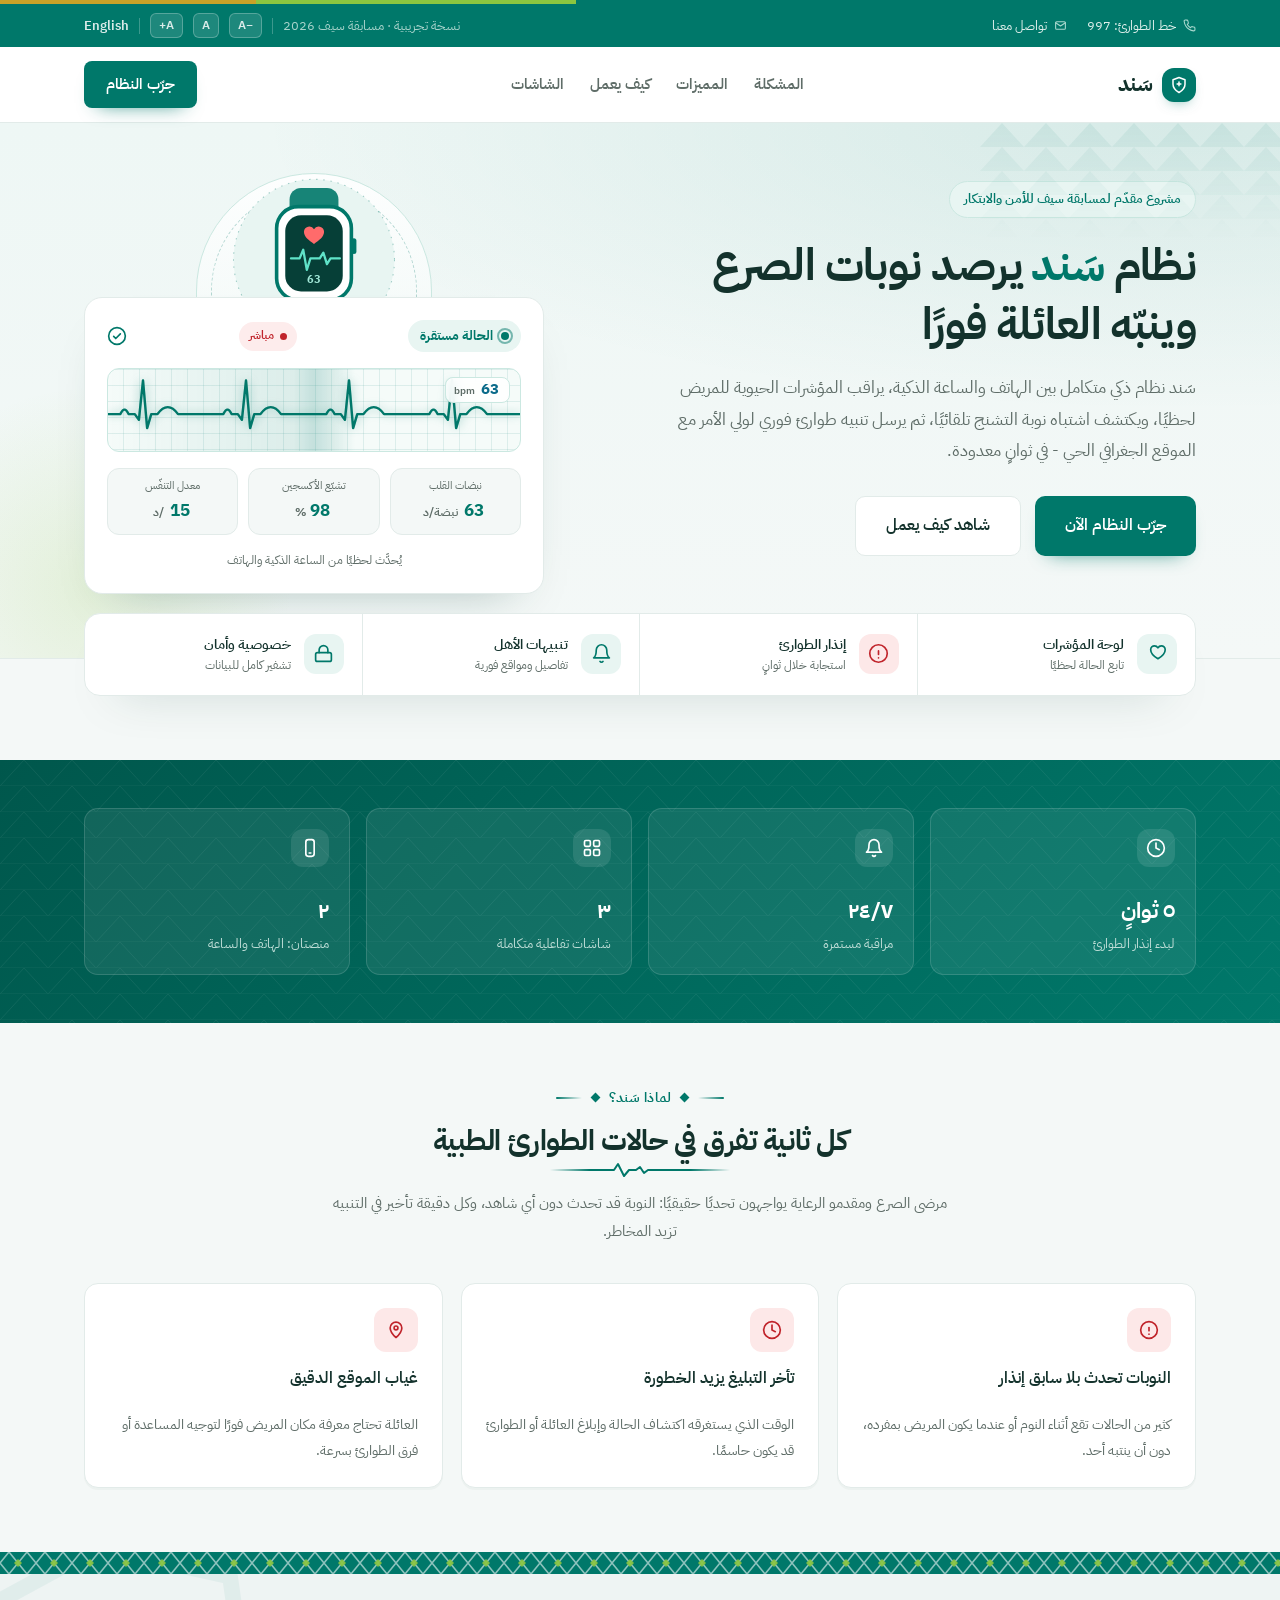
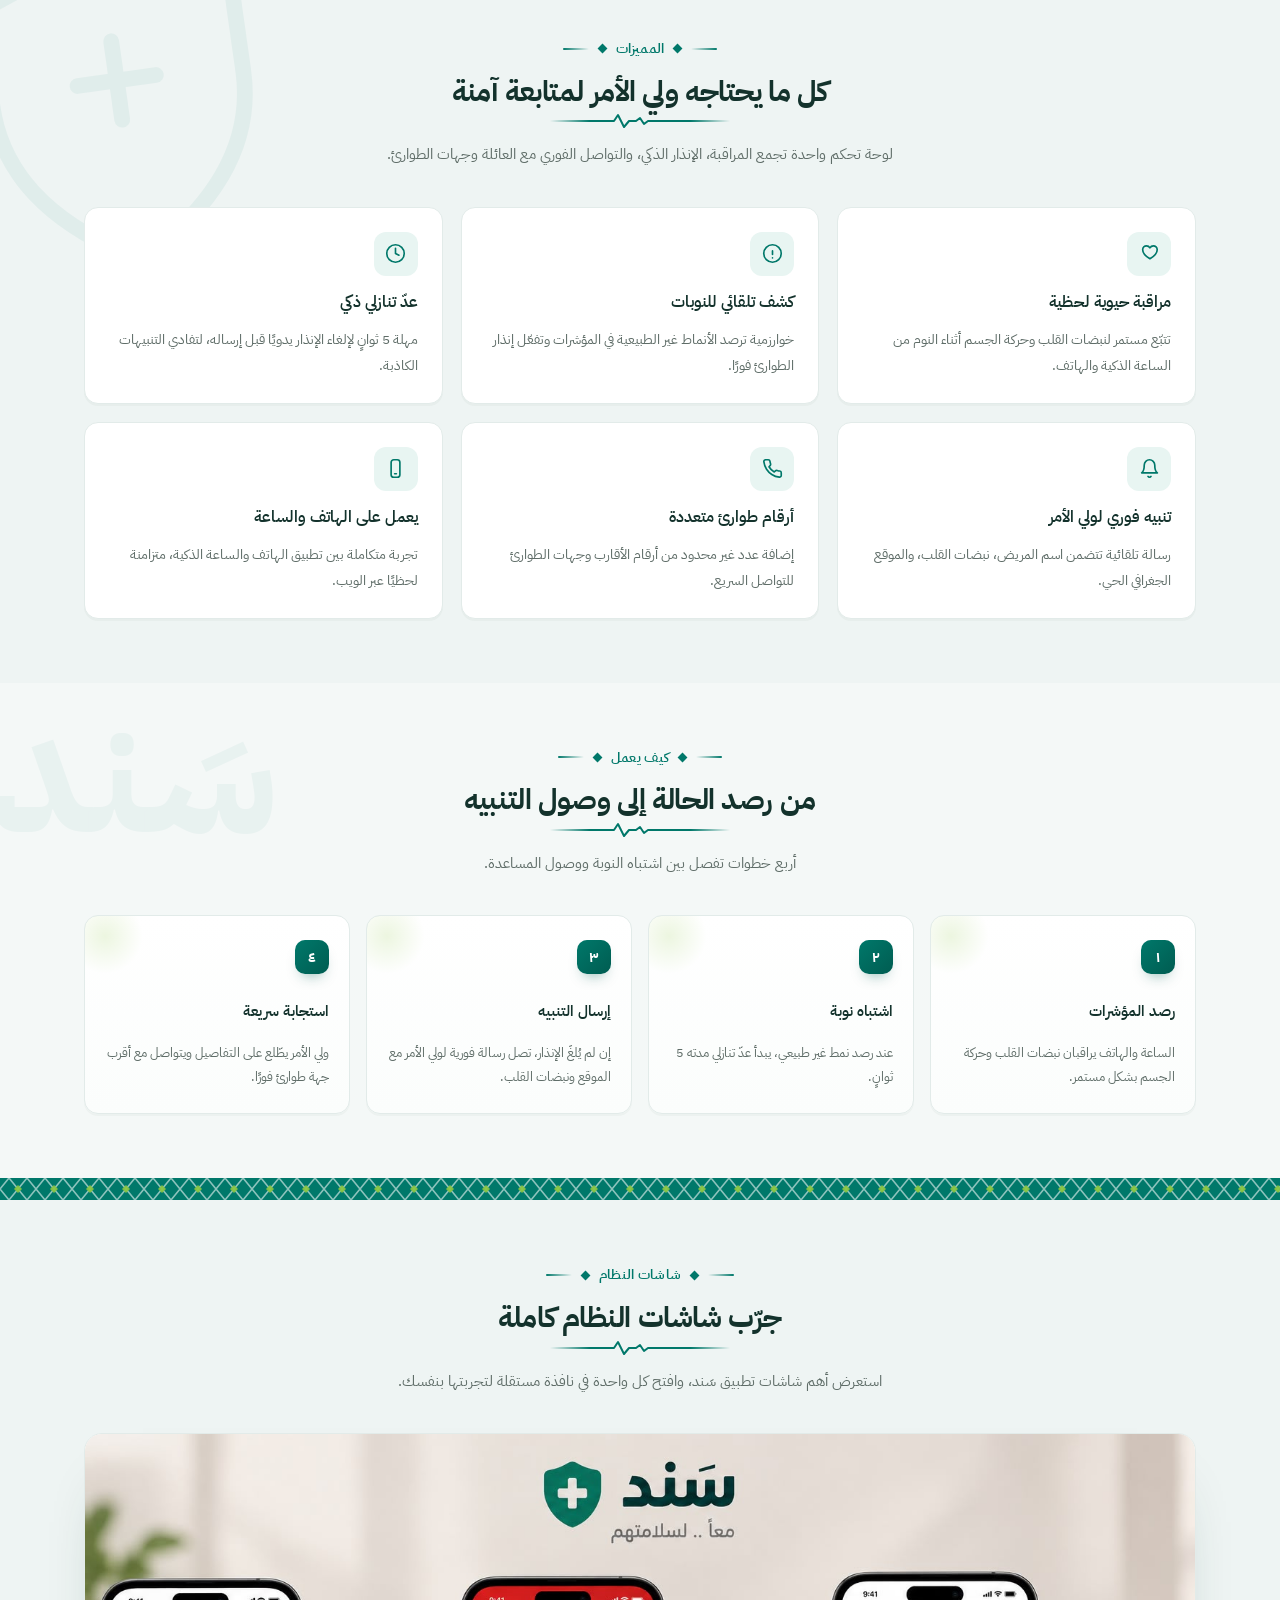
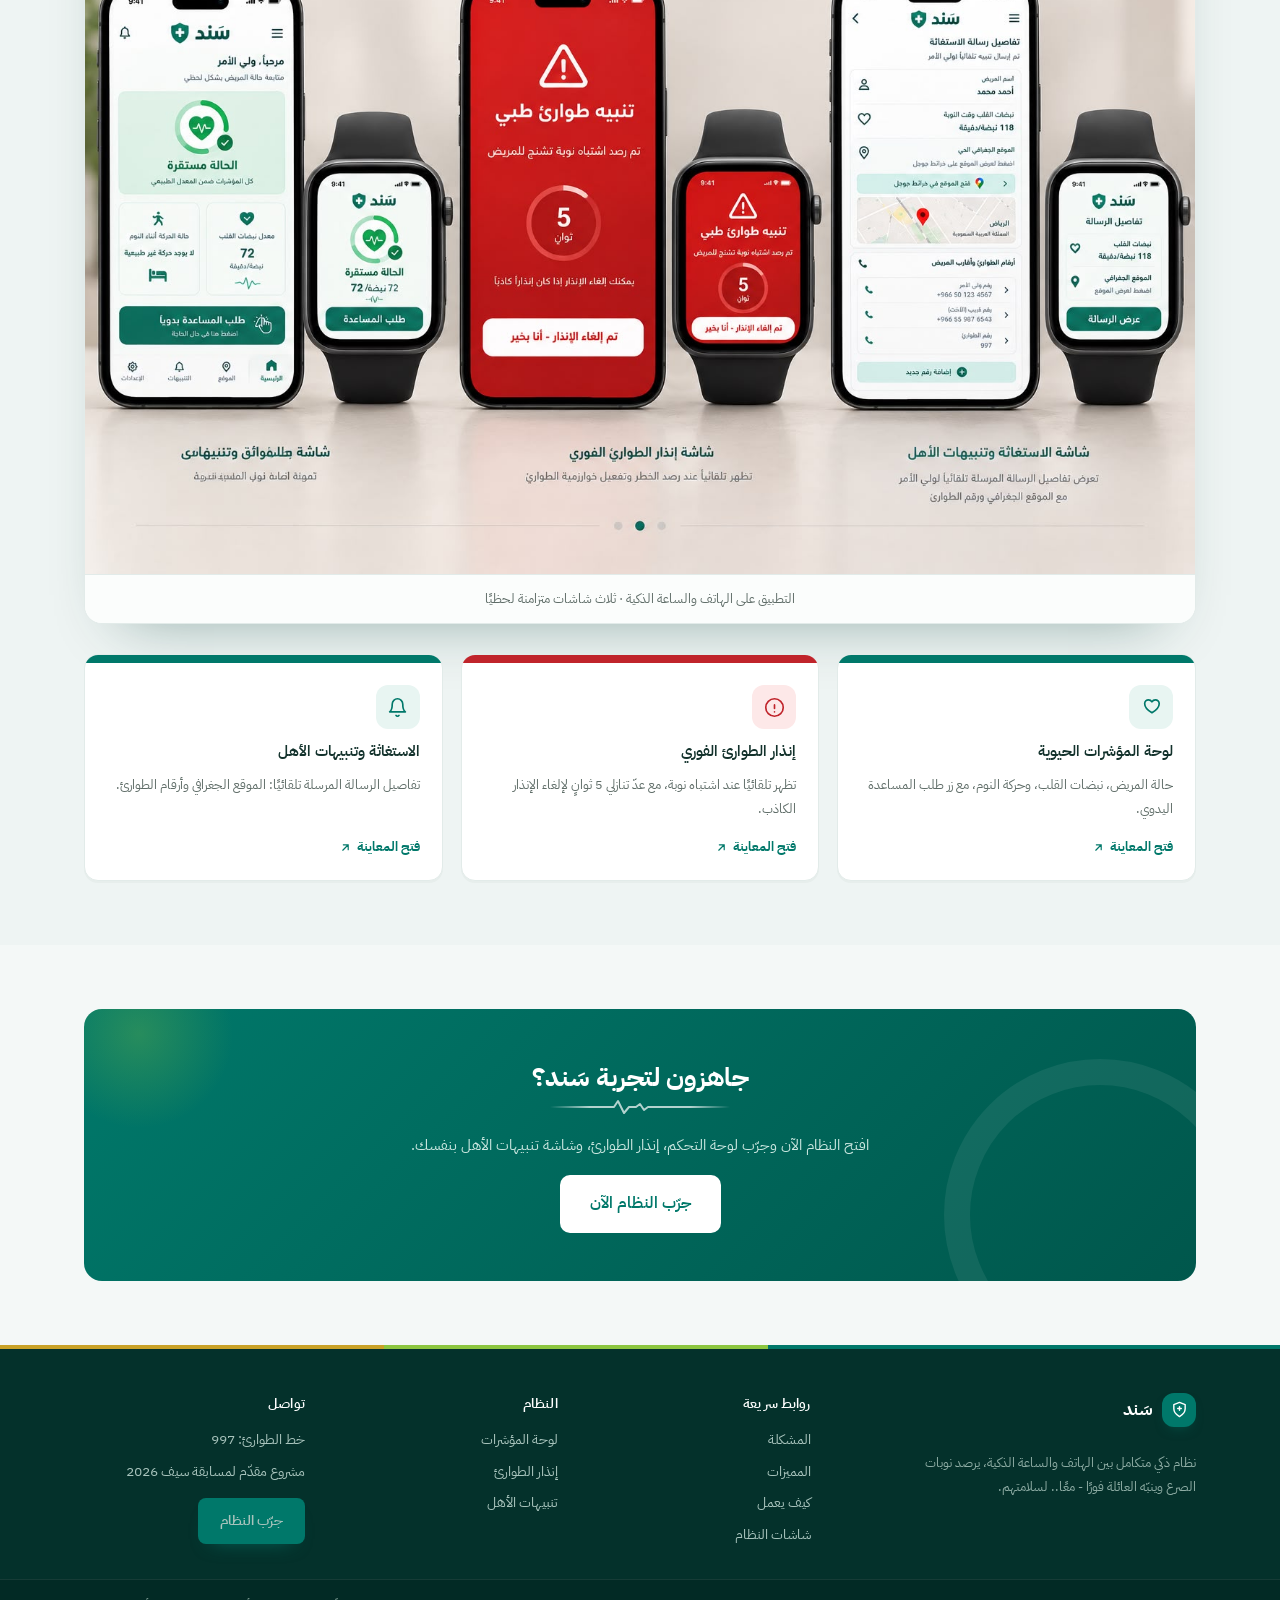
==== index.html @ ecdcaf74 "Initial commit: Sanad emergency alert system site Co-Authored-By: Claude Sonnet 5 <noreply@anthropic" ====
<!doctype html>
<html lang="ar" dir="rtl">
<head>
<meta charset="utf-8">
<meta name="viewport" content="width=device-width, initial-scale=1">
<title>سَند - نظام تنبيه الطوارئ الطبي</title>
<link rel="stylesheet" href="assets/style.css">
</head>
<body>
<div class="brand-stripe"></div>

<div class="util-bar">
  <div class="wrap util-bar-inner">
    <div class="util-left">
      <span class="util-item">
        <svg width="13" height="13" viewBox="0 0 24 24" fill="none" stroke="currentColor" stroke-width="2" stroke-linecap="round" stroke-linejoin="round"><path d="M22 16.9v3a2 2 0 0 1-2.2 2 19.8 19.8 0 0 1-8.6-3.1 19.5 19.5 0 0 1-6-6A19.8 19.8 0 0 1 2.1 4.2 2 2 0 0 1 4.1 2h3a2 2 0 0 1 2 1.7c.1 1 .4 2 .7 2.9a2 2 0 0 1-.5 2.1L8 10a16 16 0 0 0 6 6l1.3-1.3a2 2 0 0 1 2.1-.5c.9.3 1.9.6 2.9.7a2 2 0 0 1 1.7 2Z"/></svg>
        خط الطوارئ: 997
      </span>
      <span class="util-item">
        <svg width="13" height="13" viewBox="0 0 24 24" fill="none" stroke="currentColor" stroke-width="2" stroke-linecap="round" stroke-linejoin="round"><rect x="3" y="5" width="18" height="14" rx="2"/><path d="m3 7 9 6 9-6"/></svg>
        تواصل معنا
      </span>
    </div>
    <div class="util-right">
      <span class="util-note">نسخة تجريبية &middot; مسابقة سيف 2026</span>
      <span class="util-sep"></span>
      <button class="util-btn" id="font-dec" type="button" aria-label="تصغير حجم الخط">&minus;A</button>
      <button class="util-btn" id="font-reset" type="button" aria-label="حجم الخط الافتراضي">A</button>
      <button class="util-btn" id="font-inc" type="button" aria-label="تكبير حجم الخط">A+</button>
      <span class="util-sep"></span>
      <a class="util-lang" href="#" aria-label="English">English</a>
    </div>
  </div>
</div>

<nav class="site-nav">
  <div class="nav-inner">
    <a href="index.html" class="brand">
      <div class="brand-mark">
        <svg width="18" height="18" viewBox="0 0 24 24" fill="none" stroke="#ffffff" stroke-width="2" stroke-linecap="round" stroke-linejoin="round"><path d="M12 2 4 5v6c0 5 3.4 8.4 8 11 4.6-2.6 8-6 8-11V5l-8-3Z"/><path d="M12 8v5"/><path d="M9.5 10.5h5"/></svg>
      </div>
      <span class="brand-name">سَند</span>
    </a>
    <div class="nav-links">
      <a href="#problem">المشكلة</a>
      <a href="#features">المميزات</a>
      <a href="#how">كيف يعمل</a>
      <a href="#showcase">الشاشات</a>
    </div>
    <div class="nav-cta">
      <a href="app/index.html" class="btn btn-primary">جرّب النظام</a>
      <button class="nav-toggle" id="nav-toggle" type="button" aria-label="القائمة" aria-expanded="false" aria-controls="mobile-menu">
        <span></span><span></span><span></span>
      </button>
    </div>
  </div>
</nav>

  <div class="mobile-menu" id="mobile-menu" hidden>
    <a href="#problem">المشكلة</a>
    <a href="#features">المميزات</a>
    <a href="#how">كيف يعمل</a>
    <a href="#showcase">الشاشات</a>
    <a href="app/index.html" class="mm-cta">جرّب النظام</a>
  </div>


<header class="hero">
  <div class="wrap hero-grid">
    <div class="hero-text">
      <span class="eyebrow">مشروع مقدّم لمسابقة سيف للأمن والابتكار</span>
      <h1 class="hero-title">نظام <span>سَند</span> يرصد نوبات الصرع<br>وينبّه العائلة فورًا</h1>
      <p class="hero-sub">
        سَند نظام ذكي متكامل بين الهاتف والساعة الذكية، يراقب المؤشرات الحيوية للمريض لحظيًا،
        ويكتشف اشتباه نوبة التشنج تلقائيًا، ثم يرسل تنبيه طوارئ فوري لولي الأمر مع الموقع
        الجغرافي الحي - في ثوانٍ معدودة.
      </p>
      <div class="hero-actions">
        <a href="app/index.html" class="btn btn-primary btn-lg">جرّب النظام الآن</a>
        <a href="#how" class="btn btn-secondary btn-lg">شاهد كيف يعمل</a>
      </div>
    </div>

    <div class="hero-visual">
      <span class="arch" aria-hidden="true"></span>
      <svg class="hero-illustration" viewBox="0 0 320 240" xmlns="http://www.w3.org/2000/svg" aria-hidden="true">
        <circle cx="160" cy="118" r="112" fill="#e8f5f2"/>
        <circle cx="160" cy="118" r="112" fill="none" stroke="#00786a" stroke-width="1.5" stroke-dasharray="2 8" opacity=".35"/>

        <!-- أقواس إشارة الإرسال -->
        <g class="sig" fill="none" stroke="#00786a" stroke-linecap="round" stroke-width="4">
          <path class="sig-1" d="M232 74a26 26 0 0 1 0 36"/>
          <path class="sig-2" d="M246 60a46 46 0 0 1 0 64"/>
          <path class="sig-3" d="M260 46a66 66 0 0 1 0 92"/>
        </g>

        <!-- سوار الساعة -->
        <rect x="126" y="18" width="68" height="46" rx="16" fill="#00786a" opacity=".9"/>
        <rect x="126" y="172" width="68" height="46" rx="16" fill="#00786a" opacity=".9"/>

        <!-- جسم الساعة -->
        <rect x="108" y="44" width="104" height="130" rx="30" fill="#ffffff" stroke="#00786a" stroke-width="5"/>
        <rect x="120" y="56" width="80" height="106" rx="22" fill="#063f37"/>
        <rect x="212" y="88" width="7" height="22" rx="3.5" fill="#00786a"/>

        <!-- شاشة الساعة: موجة + نبضة -->
        <g class="watch-wave">
          <polyline points="128,116 140,116 145,104 150,132 155,116 168,116 173,108 178,124 183,116 196,116"
            fill="none" stroke="#5fe3c8" stroke-width="3.2" stroke-linecap="round" stroke-linejoin="round"/>
        </g>
        <g class="beat" transform-origin="160 88">
          <path d="M160 96c-7-5-14-10-14-17a7.5 7.5 0 0 1 14-3.4A7.5 7.5 0 0 1 174 79c0 7-7 12-14 17Z" fill="#ff6b6b"/>
        </g>
        <text x="160" y="150" text-anchor="middle" fill="#9fe6d6" font-size="15" font-weight="700" font-family="IBM Plex Sans Arabic, sans-serif" class="watch-bpm">72</text>
      </svg>
      <div class="preview-panel">
        <div class="preview-top">
          <span class="preview-pill"><span class="pulse-dot"></span> الحالة مستقرة</span>
          <span class="live-tag"><span class="live-dot"></span> مباشر</span>
          <svg width="20" height="20" viewBox="0 0 24 24" fill="none" stroke="#00786a" stroke-width="2" stroke-linecap="round" stroke-linejoin="round"><circle cx="12" cy="12" r="10"/><path d="m8 12.5 2.5 2.5L16 9.5"/></svg>
        </div>

        <div class="ecg-wrap">
          <svg class="ecg" viewBox="0 0 400 100" xmlns="http://www.w3.org/2000/svg" preserveAspectRatio="none" aria-hidden="true">
            <path class="ecg-base" d="M0,55 L12,55 Q16,44 20,55 L26,55 L30,62 L34,14 L38,72 L42,55 L48,55 Q58,38 68,55 L100,55 L112,55 Q116,44 120,55 L126,55 L130,62 L134,14 L138,72 L142,55 L148,55 Q158,38 168,55 L200,55 L212,55 Q216,44 220,55 L226,55 L230,62 L234,14 L238,72 L242,55 L248,55 Q258,38 268,55 L300,55 L312,55 Q316,44 320,55 L326,55 L330,62 L334,14 L338,72 L342,55 L348,55 Q358,38 368,55 L400,55" pathLength="1000"/>
            <path class="ecg-live" d="M0,55 L12,55 Q16,44 20,55 L26,55 L30,62 L34,14 L38,72 L42,55 L48,55 Q58,38 68,55 L100,55 L112,55 Q116,44 120,55 L126,55 L130,62 L134,14 L138,72 L142,55 L148,55 Q158,38 168,55 L200,55 L212,55 Q216,44 220,55 L226,55 L230,62 L234,14 L238,72 L242,55 L248,55 Q258,38 268,55 L300,55 L312,55 Q316,44 320,55 L326,55 L330,62 L334,14 L338,72 L342,55 L348,55 Q358,38 368,55 L400,55" pathLength="1000"/>
          </svg>
          <div class="ecg-badge"><b id="ecg-bpm">72</b><span>bpm</span></div>
        </div>

        <div class="vitals-row">
          <div class="vital">
            <span class="vital-k">نبضات القلب</span>
            <span class="vital-v"><b id="metric-bpm">72</b> نبضة/د</span>
          </div>
          <div class="vital">
            <span class="vital-k">تشبّع الأكسجين</span>
            <span class="vital-v"><b id="spo2">98</b>%</span>
          </div>
          <div class="vital">
            <span class="vital-k">معدل التنفّس</span>
            <span class="vital-v"><b id="resp">16</b> /د</span>
          </div>
        </div>

        <div class="preview-note">يُحدَّث لحظيًا من الساعة الذكية والهاتف</div>
      </div>
    </div>
  </div>
</header>

<div class="wrap">
  <div class="quick-actions">
    <a href="app/index.html" class="quick-action">
      <div class="quick-icon" style="background:var(--teal-light);">
        <svg width="21" height="21" viewBox="0 0 24 24" fill="none" stroke="#00786a" stroke-width="1.9" stroke-linecap="round" stroke-linejoin="round"><path d="M20.8 7.6c0-2.5-2-4.3-4.4-4.3-1.7 0-3.1.9-3.9 2.2-.8-1.3-2.2-2.2-3.9-2.2-2.4 0-4.4 1.8-4.4 4.3 0 5.4 8.3 10.4 8.3 10.4s8.3-5 8.3-10.4Z"/></svg>
      </div>
      <div>
        <h4>لوحة المؤشرات</h4>
        <p>تابع الحالة لحظيًا</p>
      </div>
    </a>
    <a href="app/emergency.html" class="quick-action">
      <div class="quick-icon" style="background:#fde8e8;">
        <svg width="21" height="21" viewBox="0 0 24 24" fill="none" stroke="#c0242b" stroke-width="1.9" stroke-linecap="round" stroke-linejoin="round"><path d="M12 9v4"/><path d="M12 17h.01"/><circle cx="12" cy="12" r="10"/></svg>
      </div>
      <div>
        <h4>إنذار الطوارئ</h4>
        <p>استجابة خلال ثوانٍ</p>
      </div>
    </a>
    <a href="app/details.html" class="quick-action">
      <div class="quick-icon" style="background:var(--teal-light);">
        <svg width="21" height="21" viewBox="0 0 24 24" fill="none" stroke="#00786a" stroke-width="1.9" stroke-linecap="round" stroke-linejoin="round"><path d="M18 8a6 6 0 0 0-12 0c0 7-3 9-3 9h18s-3-2-3-9"/><path d="M13.73 21a2 2 0 0 1-3.46 0"/></svg>
      </div>
      <div>
        <h4>تنبيهات الأهل</h4>
        <p>تفاصيل ومواقع فورية</p>
      </div>
    </a>
    <a href="tel:997" class="quick-action">
      <div class="quick-icon" style="background:var(--teal-light);">
        <svg width="21" height="21" viewBox="0 0 24 24" fill="none" stroke="#00786a" stroke-width="1.9" stroke-linecap="round" stroke-linejoin="round"><rect x="3" y="11" width="18" height="10" rx="2"/><path d="M7 11V8a5 5 0 0 1 10 0v3"/></svg>
      </div>
      <div>
        <h4>خصوصية وأمان</h4>
        <p>تشفير كامل للبيانات</p>
      </div>
    </a>
  </div>
</div>

<section class="stats-band">
  <div class="wrap stats-band-inner">
    <div class="stat-card-dark">
      <div class="stat-card-dark-icon">
        <svg width="20" height="20" viewBox="0 0 24 24" fill="none" stroke="#fff" stroke-width="2" stroke-linecap="round" stroke-linejoin="round"><circle cx="12" cy="12" r="10"/><path d="M12 6v6l4 2"/></svg>
      </div>
      <b>٥ ثوانٍ</b><span>لبدء إنذار الطوارئ</span>
    </div>
    <div class="stat-card-dark">
      <div class="stat-card-dark-icon">
        <svg width="20" height="20" viewBox="0 0 24 24" fill="none" stroke="#fff" stroke-width="2" stroke-linecap="round" stroke-linejoin="round"><path d="M18 8a6 6 0 0 0-12 0c0 7-3 9-3 9h18s-3-2-3-9"/><path d="M13.73 21a2 2 0 0 1-3.46 0"/></svg>
      </div>
      <b>٢٤/٧</b><span>مراقبة مستمرة</span>
    </div>
    <div class="stat-card-dark">
      <div class="stat-card-dark-icon">
        <svg width="20" height="20" viewBox="0 0 24 24" fill="none" stroke="#fff" stroke-width="2" stroke-linecap="round" stroke-linejoin="round"><rect x="3" y="3" width="7" height="7" rx="1.5"/><rect x="14" y="3" width="7" height="7" rx="1.5"/><rect x="3" y="14" width="7" height="7" rx="1.5"/><rect x="14" y="14" width="7" height="7" rx="1.5"/></svg>
      </div>
      <b>٣</b><span>شاشات تفاعلية متكاملة</span>
    </div>
    <div class="stat-card-dark">
      <div class="stat-card-dark-icon">
        <svg width="20" height="20" viewBox="0 0 24 24" fill="none" stroke="#fff" stroke-width="2" stroke-linecap="round" stroke-linejoin="round"><rect x="7" y="2" width="10" height="20" rx="3"/><path d="M11 18h2"/></svg>
      </div>
      <b>٢</b><span>منصتان: الهاتف والساعة</span>
    </div>
  </div>
</section>

<section class="section" id="problem">
  <div class="wrap">
    <div class="section-head">
      <div class="section-eyebrow"><span class="diamond-mark"></span>لماذا سَند؟<span class="diamond-mark"></span></div>
      <h2 class="section-title">كل ثانية تفرق في حالات الطوارئ الطبية</h2>
      <p class="section-sub">مرضى الصرع ومقدمو الرعاية يواجهون تحديًا حقيقيًا: النوبة قد تحدث دون أي شاهد، وكل دقيقة تأخير في التنبيه تزيد المخاطر.</p>
    </div>
    <div class="problem-grid">
      <div class="problem-card">
        <div class="problem-icon">
          <svg width="20" height="20" viewBox="0 0 24 24" fill="none" stroke="#c0242b" stroke-width="2" stroke-linecap="round" stroke-linejoin="round"><path d="M12 9v4"/><path d="M12 17h.01"/><circle cx="12" cy="12" r="10"/></svg>
        </div>
        <h3>النوبات تحدث بلا سابق إنذار</h3>
        <p>كثير من الحالات تقع أثناء النوم أو عندما يكون المريض بمفرده، دون أن ينتبه أحد.</p>
      </div>
      <div class="problem-card">
        <div class="problem-icon">
          <svg width="20" height="20" viewBox="0 0 24 24" fill="none" stroke="#c0242b" stroke-width="2" stroke-linecap="round" stroke-linejoin="round"><circle cx="12" cy="12" r="10"/><path d="M12 6v6l4 2"/></svg>
        </div>
        <h3>تأخر التبليغ يزيد الخطورة</h3>
        <p>الوقت الذي يستغرقه اكتشاف الحالة وإبلاغ العائلة أو الطوارئ قد يكون حاسمًا.</p>
      </div>
      <div class="problem-card">
        <div class="problem-icon">
          <svg width="20" height="20" viewBox="0 0 24 24" fill="none" stroke="#c0242b" stroke-width="2" stroke-linecap="round" stroke-linejoin="round"><path d="M12 21s-7-6.1-7-11.5A7 7 0 0 1 19 9.5C19 14.9 12 21 12 21Z"/><circle cx="12" cy="9.5" r="2.3"/></svg>
        </div>
        <h3>غياب الموقع الدقيق</h3>
        <p>العائلة تحتاج معرفة مكان المريض فورًا لتوجيه المساعدة أو فرق الطوارئ بسرعة.</p>
      </div>
    </div>
  </div>
</section>

<div class="sadu-divider" aria-hidden="true"></div>
<section class="section alt-bg watermark-section" id="features">
  <svg class="section-watermark" width="380" height="380" viewBox="0 0 24 24" fill="none" stroke="#00786a" stroke-width="1" stroke-linecap="round" stroke-linejoin="round"><path d="M12 2 4 5v6c0 5 3.4 8.4 8 11 4.6-2.6 8-6 8-11V5l-8-3Z"/><path d="M12 8v5"/><path d="M9.5 10.5h5"/></svg>
  <div class="wrap" style="position:relative;">
    <div class="section-head">
      <div class="section-eyebrow"><span class="diamond-mark"></span>المميزات<span class="diamond-mark"></span></div>
      <h2 class="section-title">كل ما يحتاجه ولي الأمر لمتابعة آمنة</h2>
      <p class="section-sub">لوحة تحكم واحدة تجمع المراقبة، الإنذار الذكي، والتواصل الفوري مع العائلة وجهات الطوارئ.</p>
    </div>
    <div class="feature-grid">
      <div class="feature-card">
        <div class="feature-icon">
          <svg width="21" height="21" viewBox="0 0 24 24" fill="none" stroke="#00786a" stroke-width="1.9" stroke-linecap="round" stroke-linejoin="round"><path d="M20.8 7.6c0-2.5-2-4.3-4.4-4.3-1.7 0-3.1.9-3.9 2.2-.8-1.3-2.2-2.2-3.9-2.2-2.4 0-4.4 1.8-4.4 4.3 0 5.4 8.3 10.4 8.3 10.4s8.3-5 8.3-10.4Z"/></svg>
        </div>
        <h3>مراقبة حيوية لحظية</h3>
        <p>تتبّع مستمر لنبضات القلب وحركة الجسم أثناء النوم من الساعة الذكية والهاتف.</p>
      </div>
      <div class="feature-card">
        <div class="feature-icon">
          <svg width="21" height="21" viewBox="0 0 24 24" fill="none" stroke="#00786a" stroke-width="1.9" stroke-linecap="round" stroke-linejoin="round"><path d="M12 9v4"/><path d="M12 17h.01"/><circle cx="12" cy="12" r="10"/></svg>
        </div>
        <h3>كشف تلقائي للنوبات</h3>
        <p>خوارزمية ترصد الأنماط غير الطبيعية في المؤشرات وتفعّل إنذار الطوارئ فورًا.</p>
      </div>
      <div class="feature-card">
        <div class="feature-icon">
          <svg width="21" height="21" viewBox="0 0 24 24" fill="none" stroke="#00786a" stroke-width="1.9" stroke-linecap="round" stroke-linejoin="round"><circle cx="12" cy="12" r="10"/><path d="M12 6v6l4 2"/></svg>
        </div>
        <h3>عدّ تنازلي ذكي</h3>
        <p>مهلة 5 ثوانٍ لإلغاء الإنذار يدويًا قبل إرساله، لتفادي التنبيهات الكاذبة.</p>
      </div>
      <div class="feature-card">
        <div class="feature-icon">
          <svg width="21" height="21" viewBox="0 0 24 24" fill="none" stroke="#00786a" stroke-width="1.9" stroke-linecap="round" stroke-linejoin="round"><path d="M18 8a6 6 0 0 0-12 0c0 7-3 9-3 9h18s-3-2-3-9"/><path d="M13.73 21a2 2 0 0 1-3.46 0"/></svg>
        </div>
        <h3>تنبيه فوري لولي الأمر</h3>
        <p>رسالة تلقائية تتضمن اسم المريض، نبضات القلب، والموقع الجغرافي الحي.</p>
      </div>
      <div class="feature-card">
        <div class="feature-icon">
          <svg width="21" height="21" viewBox="0 0 24 24" fill="none" stroke="#00786a" stroke-width="1.9" stroke-linecap="round" stroke-linejoin="round"><path d="M22 16.9v3a2 2 0 0 1-2.2 2 19.8 19.8 0 0 1-8.6-3.1 19.5 19.5 0 0 1-6-6A19.8 19.8 0 0 1 2.1 4.2 2 2 0 0 1 4.1 2h3a2 2 0 0 1 2 1.7c.1 1 .4 2 .7 2.9a2 2 0 0 1-.5 2.1L8 10a16 16 0 0 0 6 6l1.3-1.3a2 2 0 0 1 2.1-.5c.9.3 1.9.6 2.9.7a2 2 0 0 1 1.7 2Z"/></svg>
        </div>
        <h3>أرقام طوارئ متعددة</h3>
        <p>إضافة عدد غير محدود من أرقام الأقارب وجهات الطوارئ للتواصل السريع.</p>
      </div>
      <div class="feature-card">
        <div class="feature-icon">
          <svg width="21" height="21" viewBox="0 0 24 24" fill="none" stroke="#00786a" stroke-width="1.9" stroke-linecap="round" stroke-linejoin="round"><rect x="7" y="2" width="10" height="20" rx="3"/><path d="M11 18h2"/></svg>
        </div>
        <h3>يعمل على الهاتف والساعة</h3>
        <p>تجربة متكاملة بين تطبيق الهاتف والساعة الذكية، متزامنة لحظيًا عبر الويب.</p>
      </div>
    </div>
  </div>
</section>

<section class="section how-section" id="how">
  <span class="ghost-word" aria-hidden="true">سَند</span>
  <div class="wrap">
    <div class="section-head">
      <div class="section-eyebrow"><span class="diamond-mark"></span>كيف يعمل<span class="diamond-mark"></span></div>
      <h2 class="section-title">من رصد الحالة إلى وصول التنبيه</h2>
      <p class="section-sub">أربع خطوات تفصل بين اشتباه النوبة ووصول المساعدة.</p>
    </div>
    <div class="steps">
      <div class="step">
        <div class="step-num">١</div>
        <h3>رصد المؤشرات</h3>
        <p>الساعة والهاتف يراقبان نبضات القلب وحركة الجسم بشكل مستمر.</p>
      </div>
      <div class="step">
        <div class="step-num">٢</div>
        <h3>اشتباه نوبة</h3>
        <p>عند رصد نمط غير طبيعي، يبدأ عدّ تنازلي مدته 5 ثوانٍ.</p>
      </div>
      <div class="step">
        <div class="step-num">٣</div>
        <h3>إرسال التنبيه</h3>
        <p>إن لم يُلغَ الإنذار، تصل رسالة فورية لولي الأمر مع الموقع ونبضات القلب.</p>
      </div>
      <div class="step">
        <div class="step-num">٤</div>
        <h3>استجابة سريعة</h3>
        <p>ولي الأمر يطّلع على التفاصيل ويتواصل مع أقرب جهة طوارئ فورًا.</p>
      </div>
    </div>
  </div>
</section>

<div class="sadu-divider" aria-hidden="true"></div>
<section class="section alt-bg" id="showcase">
  <div class="wrap">
    <div class="section-head">
      <div class="section-eyebrow"><span class="diamond-mark"></span>شاشات النظام<span class="diamond-mark"></span></div>
      <h2 class="section-title">جرّب شاشات النظام كاملة</h2>
      <p class="section-sub">استعرض أهم شاشات تطبيق سَند، وافتح كل واحدة في نافذة مستقلة لتجربتها بنفسك.</p>
    </div>
    <figure class="mockup">
      <img src="assets/img/sanad-screens.jpg"
           alt="شاشات تطبيق سَند على الهاتف والساعة الذكية: لوحة المؤشرات، إنذار الطوارئ، وتفاصيل الاستغاثة"
           loading="lazy" width="1536" height="1024">
      <figcaption>التطبيق على الهاتف والساعة الذكية &middot; ثلاث شاشات متزامنة لحظيًا</figcaption>
    </figure>

    <div class="showcase-grid">
      <div class="preview-card">
        <div class="preview-card-top" style="background:#00786a;"></div>
        <div class="preview-card-body">
          <div class="preview-card-icon" style="background:var(--teal-light);">
            <svg width="21" height="21" viewBox="0 0 24 24" fill="none" stroke="#00786a" stroke-width="1.9" stroke-linecap="round" stroke-linejoin="round"><path d="M20.8 7.6c0-2.5-2-4.3-4.4-4.3-1.7 0-3.1.9-3.9 2.2-.8-1.3-2.2-2.2-3.9-2.2-2.4 0-4.4 1.8-4.4 4.3 0 5.4 8.3 10.4 8.3 10.4s8.3-5 8.3-10.4Z"/></svg>
          </div>
          <h4>لوحة المؤشرات الحيوية</h4>
          <p>حالة المريض، نبضات القلب، وحركة النوم، مع زر طلب المساعدة اليدوي.</p>
          <a href="app/index.html" target="_blank" rel="noopener" class="preview-card-link">
            فتح المعاينة
            <svg width="13" height="13" viewBox="0 0 24 24" fill="none" stroke="#00786a" stroke-width="2.2" stroke-linecap="round" stroke-linejoin="round"><path d="M7 17 17 7M8 7h9v9"/></svg>
          </a>
        </div>
      </div>

      <div class="preview-card">
        <div class="preview-card-top" style="background:#c0242b;"></div>
        <div class="preview-card-body">
          <div class="preview-card-icon" style="background:#fde8e8;">
            <svg width="21" height="21" viewBox="0 0 24 24" fill="none" stroke="#c0242b" stroke-width="1.9" stroke-linecap="round" stroke-linejoin="round"><path d="M12 9v4"/><path d="M12 17h.01"/><circle cx="12" cy="12" r="10"/></svg>
          </div>
          <h4>إنذار الطوارئ الفوري</h4>
          <p>تظهر تلقائيًا عند اشتباه نوبة، مع عدّ تنازلي 5 ثوانٍ لإلغاء الإنذار الكاذب.</p>
          <a href="app/emergency.html" target="_blank" rel="noopener" class="preview-card-link">
            فتح المعاينة
            <svg width="13" height="13" viewBox="0 0 24 24" fill="none" stroke="#00786a" stroke-width="2.2" stroke-linecap="round" stroke-linejoin="round"><path d="M7 17 17 7M8 7h9v9"/></svg>
          </a>
        </div>
      </div>

      <div class="preview-card">
        <div class="preview-card-top" style="background:#00786a;"></div>
        <div class="preview-card-body">
          <div class="preview-card-icon" style="background:var(--teal-light);">
            <svg width="21" height="21" viewBox="0 0 24 24" fill="none" stroke="#00786a" stroke-width="1.9" stroke-linecap="round" stroke-linejoin="round"><path d="M18 8a6 6 0 0 0-12 0c0 7-3 9-3 9h18s-3-2-3-9"/><path d="M13.73 21a2 2 0 0 1-3.46 0"/></svg>
          </div>
          <h4>الاستغاثة وتنبيهات الأهل</h4>
          <p>تفاصيل الرسالة المرسلة تلقائيًا: الموقع الجغرافي وأرقام الطوارئ.</p>
          <a href="app/details.html" target="_blank" rel="noopener" class="preview-card-link">
            فتح المعاينة
            <svg width="13" height="13" viewBox="0 0 24 24" fill="none" stroke="#00786a" stroke-width="2.2" stroke-linecap="round" stroke-linejoin="round"><path d="M7 17 17 7M8 7h9v9"/></svg>
          </a>
        </div>
      </div>
    </div>
  </div>
</section>

<section class="section">
  <div class="wrap">
    <div class="cta-section">
      <h2>جاهزون لتجربة سَند؟</h2>
      <p>افتح النظام الآن وجرّب لوحة التحكم، إنذار الطوارئ، وشاشة تنبيهات الأهل بنفسك.</p>
      <a href="app/index.html" class="btn btn-secondary btn-lg">جرّب النظام الآن</a>
    </div>
  </div>
</section>

<footer class="site-footer">
  <div class="wrap footer-grid">

    <div class="footer-col footer-brand">
      <div class="brand">
        <div class="brand-mark">
          <svg width="17" height="17" viewBox="0 0 24 24" fill="none" stroke="#ffffff" stroke-width="2" stroke-linecap="round" stroke-linejoin="round"><path d="M12 2 4 5v6c0 5 3.4 8.4 8 11 4.6-2.6 8-6 8-11V5l-8-3Z"/><path d="M12 8v5"/><path d="M9.5 10.5h5"/></svg>
        </div>
        <span class="brand-name" style="font-size:18px;color:#fff;">سَند</span>
      </div>
      <p>نظام ذكي متكامل بين الهاتف والساعة الذكية، يرصد نوبات الصرع وينبّه العائلة فورًا - معًا.. لسلامتهم.</p>
    </div>

    <div class="footer-col">
      <h5>روابط سريعة</h5>
      <a href="#problem">المشكلة</a>
      <a href="#features">المميزات</a>
      <a href="#how">كيف يعمل</a>
      <a href="#showcase">شاشات النظام</a>
    </div>

    <div class="footer-col">
      <h5>النظام</h5>
      <a href="app/index.html">لوحة المؤشرات</a>
      <a href="app/emergency.html">إنذار الطوارئ</a>
      <a href="app/details.html">تنبيهات الأهل</a>
    </div>

    <div class="footer-col">
      <h5>تواصل</h5>
      <span class="footer-static">خط الطوارئ: 997</span>
      <span class="footer-static">مشروع مقدّم لمسابقة سيف 2026</span>
      <a href="app/index.html" class="btn btn-primary" style="margin-top:6px;width:fit-content;">جرّب النظام</a>
    </div>

  </div>

  <div class="footer-bottom">
    <div class="wrap footer-bottom-inner">
      <span>&copy; 2026 سَند. جميع الحقوق محفوظة.</span>
      <span>مقدَّم لمسابقة سيف للأمن والابتكار العالمية - أكاديمية طويق</span>
    </div>
  </div>
</footer>

<script>
  /* قراءات حيّة كجهاز مراقبة حقيقي: نوم، راحة، نشاط، مجهود */
  (function(){
    if(window.matchMedia&&window.matchMedia('(prefers-reduced-motion: reduce)').matches) return;
    function g(id){return document.getElementById(id);}
    var bpmEls=['ecg-bpm','metric-bpm'].map(g).filter(Boolean);
    var watch=document.querySelector('.watch-bpm');
    var badge=document.querySelector('.ecg-badge');
    var spo2=g('spo2'), resp=g('resp');
    var root=document.documentElement;

    /* حالات فسيولوجية يتنقل بينها المؤشر، كما في جهاز مراقبة حقيقي */
    var states=[
      {bpm:54,resp:12,o2:98},   /* نوم عميق */
      {bpm:66,resp:14,o2:98},   /* راحة */
      {bpm:78,resp:16,o2:97},   /* يقظة */
      {bpm:95,resp:19,o2:96},   /* حركة */
      {bpm:118,resp:23,o2:95}   /* مجهود */
    ];
    var target=states[2], bpm=72, r=16, o=98, prev=72, hold=0;

    setInterval(function(){
      if(--hold<=0){ target=states[Math.floor(Math.random()*states.length)]; hold=6+Math.floor(Math.random()*8); }
      bpm+=(target.bpm-bpm)*0.18+(Math.random()-0.5)*2.4;
      r +=(target.resp-r)*0.18+(Math.random()-0.5)*0.5;
      o +=(target.o2-o)*0.18+(Math.random()-0.5)*0.3;
      var b=Math.max(48,Math.min(132,Math.round(bpm)));

      bpmEls.forEach(function(el){el.textContent=b;});
      if(watch) watch.textContent=b;
      if(resp) resp.textContent=Math.round(r);
      if(spo2) spo2.textContent=Math.round(o);
      /* إيقاع كل الحركات يتبع النبض الفعلي */
      root.style.setProperty('--beat',(60/b).toFixed(2)+'s');
      if(badge){
        badge.classList.remove('up','down','high','low');
        if(b>prev) badge.classList.add('up'); else if(b<prev) badge.classList.add('down');
        if(b>=110) badge.classList.add('high'); else if(b<=58) badge.classList.add('low');
      }
      prev=b;
    },850);
  })();
</script>
<script>
  (function(){
    var r=document.documentElement,step=0;
    function apply(){r.style.fontSize=(100+step*7.5)+'%';}
    document.getElementById('font-inc').onclick=function(){if(step<2){step++;apply();}};
    document.getElementById('font-dec').onclick=function(){if(step>-1){step--;apply();}};
    document.getElementById('font-reset').onclick=function(){step=0;apply();};
  })();
</script>
<script>
  /* قائمة الجوال في الصفحة الرئيسية */
  (function(){
    var btn=document.getElementById('nav-toggle'), menu=document.getElementById('mobile-menu');
    if(!btn||!menu) return;
    function set(open){
      menu.hidden=!open;
      btn.classList.toggle('open',open);
      btn.setAttribute('aria-expanded',open?'true':'false');
    }
    btn.addEventListener('click',function(){set(menu.hidden);});
    menu.addEventListener('click',function(e){if(e.target.closest('a'))set(false);});
    window.addEventListener('resize',function(){if(window.innerWidth>860)set(false);});
    document.addEventListener('keydown',function(e){if(e.key==='Escape')set(false);});
  })();
</script>
</body>
</html>
---- assets/style.css ----
@import url('https://fonts.googleapis.com/css2?family=IBM+Plex+Sans+Arabic:wght@400;500;600;700&display=swap');

:root{
  --teal:#00786a;
  --teal-dark:#005c51;
  --teal-light:#e8f5f2;
  --teal-light-border:#cbe8e1;
  --ink:#13322c;
  --muted:#5f6d68;
  --line:#e2ebe9;
  --bg:#f4f8f7;
  --card:#ffffff;
  --red:#c0242b;
  --red-soft:#fde8e8;
  --max:1160px;
}

*{box-sizing:border-box;}
html,body{margin:0;padding:0;}

/* brand stripe: echoes SAIF's own cover-page color bands */
.brand-stripe{
  height:5px;width:100%;
  background:linear-gradient(to left,#c1785e 25%,#e2a45a 25% 50%,#3f7d74 50% 75%,#5c3030 75% 100%);
}

.diamond-mark{
  display:inline-block;width:7px;height:7px;background:var(--teal);
  transform:rotate(45deg);flex-shrink:0;
}
body{
  background:var(--bg);
  color:var(--ink);
  font-family:'IBM Plex Sans Arabic','Segoe UI',sans-serif;
  direction:rtl;
  line-height:1.6;
}
a{text-decoration:none;color:inherit;}
img{max-width:100%;display:block;}
button{font-family:inherit;}
.wrap{max-width:var(--max);margin:0 auto;padding:0 24px;}

/* ---------- utility bar ---------- */
.util-bar{background:#083a33;color:#bcdcd3;font-size:12.5px;}
.util-bar-inner{
  max-width:var(--max);margin:0 auto;padding:9px 24px;
  display:flex;align-items:center;justify-content:space-between;gap:10px;flex-wrap:wrap;
}
.util-left{display:flex;gap:20px;flex-wrap:wrap;}
.util-item{display:inline-flex;align-items:center;gap:7px;}
.util-item svg{stroke:#bcdcd3;flex-shrink:0;}
.util-right{opacity:.85;}
@media (max-width:640px){.util-right{display:none;}}

/* ---------- nav ---------- */
.site-nav{
  position:sticky;top:0;z-index:50;
  background:rgba(247,245,240,0.9);
  backdrop-filter:blur(10px);
  border-bottom:1px solid var(--line);
}
.nav-inner{
  max-width:var(--max);margin:0 auto;padding:14px 24px;
  display:flex;align-items:center;justify-content:space-between;gap:20px;
}
.brand{display:flex;align-items:center;gap:9px;}
.brand-mark{
  width:34px;height:34px;border-radius:10px;background:var(--teal);
  display:flex;align-items:center;justify-content:center;flex-shrink:0;
}
.brand-name{font-size:21px;font-weight:800;}
.nav-links{display:flex;align-items:center;gap:28px;font-size:14.5px;font-weight:600;color:var(--muted);}
.nav-links a:hover{color:var(--teal);}
.nav-cta{display:flex;align-items:center;gap:12px;}

.btn{
  display:inline-flex;align-items:center;justify-content:center;gap:8px;
  border-radius:12px;font-weight:700;font-size:14.5px;padding:12px 22px;
  border:none;cursor:pointer;white-space:nowrap;
}
.btn-primary{background:var(--teal);color:#fff;}
.btn-primary:hover{background:var(--teal-dark);}
.btn-secondary{background:#fff;color:var(--ink);border:1.5px solid var(--line);}
.btn-secondary:hover{border-color:var(--teal);color:var(--teal);}
.btn-lg{padding:16px 30px;font-size:16px;border-radius:14px;}

@media (max-width:860px){
  .nav-links{display:none;}
}

/* ---------- hero ---------- */
.hero{padding:64px 0 40px;}
.hero-grid{
  display:flex;align-items:center;gap:56px;
}
.hero-text{flex:1 1 480px;min-width:0;}
.eyebrow{
  display:inline-flex;align-items:center;gap:8px;
  background:var(--teal-light);color:var(--teal);
  font-size:13px;font-weight:700;padding:7px 14px;border-radius:999px;margin-bottom:18px;
}
.hero-title{font-size:44px;font-weight:900;line-height:1.28;margin:0 0 18px;}
.hero-title span{color:var(--teal);}
.hero-sub{font-size:16.5px;color:var(--muted);max-width:520px;margin:0 0 30px;}
.hero-actions{display:flex;gap:14px;flex-wrap:wrap;margin-bottom:36px;}
.hero-stats{display:flex;gap:34px;flex-wrap:wrap;}
.stat b{display:block;font-size:24px;font-weight:800;color:var(--teal);}
.stat span{font-size:12.5px;color:var(--muted);}

.hero-visual{flex:1 1 420px;min-width:0;max-width:460px;width:100%;position:relative;padding-top:24px;}

.hero-illustration{
  position:absolute;z-index:1;top:-16px;left:50%;
  width:78%;max-width:300px;transform:translateX(-50%);
  pointer-events:none;
}
@media (max-width:520px){.hero-illustration{width:68%;top:-6px;}}

/* floating stat chips, overlapping the preview panel corners */
.floating-chip{
  position:absolute;z-index:6;display:flex;align-items:center;gap:10px;
  background:#fff;border:1px solid var(--line);border-radius:14px;
  padding:11px 16px;box-shadow:0 18px 36px -16px rgba(20,30,26,0.3);
}
.floating-chip b{display:block;font-size:15px;font-weight:800;}
.floating-chip span{display:block;font-size:10.5px;color:var(--muted);white-space:nowrap;}
.floating-chip-icon{
  width:30px;height:30px;border-radius:50%;background:var(--teal-light);flex-shrink:0;
  display:flex;align-items:center;justify-content:center;
}
.chip-top{top:-18px;right:-14px;}
.chip-bottom{bottom:64px;left:-22px;}
@media (max-width:520px){
  .floating-chip{padding:8px 12px;gap:7px;}
  .floating-chip b{font-size:13px;}
  .chip-top{top:-14px;right:6px;}
  .chip-bottom{bottom:56px;left:2px;}
}

/* hero preview panel: a self-contained illustrative graphic, not an app/phone screenshot */
.preview-panel{
  position:relative;z-index:2;margin-top:150px;
  background:var(--card);border:1px solid var(--line);border-radius:24px;
  padding:30px;box-shadow:0 30px 60px -30px rgba(20,30,26,0.28);
  display:flex;flex-direction:column;gap:22px;width:100%;
}
@media (max-width:520px){.preview-panel{margin-top:120px;}}
.preview-top{display:flex;align-items:center;justify-content:space-between;}
.preview-pill{
  display:inline-flex;align-items:center;gap:8px;background:var(--teal-light);
  color:var(--teal);font-weight:700;font-size:13.5px;padding:8px 14px;border-radius:999px;
}
.pulse-dot{width:8px;height:8px;border-radius:50%;background:var(--teal);position:relative;}
.pulse-dot::after{
  content:"";position:absolute;inset:-4px;border-radius:50%;border:2px solid var(--teal);
  opacity:.5;animation:pulse-ring 1.8s ease-out infinite;
}
@keyframes pulse-ring{0%{transform:scale(.6);opacity:.6;}100%{transform:scale(1.8);opacity:0;}}

.preview-metrics{display:grid;grid-template-columns:1fr 1fr;gap:14px;}
.preview-metric{background:var(--bg);border:1px solid var(--line);border-radius:16px;padding:16px;}
.preview-metric b{display:block;font-size:20px;font-weight:800;margin-top:4px;}
.preview-metric span{font-size:12px;color:var(--muted);}

.ecg-wrap{width:100%;overflow:hidden;position:relative;}
.preview-wave-dot{
  position:absolute;inset:0;width:100%;height:100%;
  filter:drop-shadow(0 0 4px rgba(200,30,30,0.6));
}
.preview-wave{width:200%;height:auto;display:block;animation:ecg-scroll 3.2s linear infinite;}
@keyframes ecg-scroll{from{transform:translateX(0);}to{transform:translateX(-50%);}}
@media (prefers-reduced-motion: reduce){.preview-wave{animation:none;}}
.preview-note{font-size:12px;color:var(--muted);text-align:center;}

/* showcase preview cards (static, always responsive) */
.preview-card{
  background:var(--card);border:1px solid var(--line);border-radius:18px;overflow:hidden;
  display:flex;flex-direction:column;height:100%;
}
.preview-card-top{height:8px;}
.preview-card-body{padding:24px;display:flex;flex-direction:column;gap:12px;flex-grow:1;}
.preview-card-icon{
  width:44px;height:44px;border-radius:50%;display:flex;align-items:center;justify-content:center;
}
.preview-card-body h4{font-size:15.5px;margin:0;}
.preview-card-body p{font-size:13px;color:var(--muted);margin:0;flex-grow:1;}
.preview-card-link{font-size:13px;font-weight:700;color:var(--teal);display:inline-flex;align-items:center;gap:5px;}

/* ---------- quick actions: overlapping card bridging hero ---------- */
.quick-actions{
  position:relative;z-index:5;margin-top:-50px;
  background:var(--card);border:1px solid var(--line);border-radius:20px;
  box-shadow:0 30px 60px -28px rgba(20,30,26,0.28);
  display:grid;grid-template-columns:repeat(4,minmax(0,1fr));
}
.quick-action{
  display:flex;align-items:center;gap:13px;padding:22px;
  border-inline-start:1px solid var(--line);
}
.quick-action:first-child{border-inline-start:none;}
.quick-icon{
  width:42px;height:42px;border-radius:50%;flex-shrink:0;
  display:flex;align-items:center;justify-content:center;
}
.quick-action h4{font-size:13.5px;margin:0 0 2px;}
.quick-action p{font-size:11.5px;color:var(--muted);margin:0;}

@media (max-width:820px){
  .quick-actions{grid-template-columns:repeat(2,minmax(0,1fr));}
  .quick-action:nth-child(3){border-inline-start:none;}
}
@media (max-width:520px){
  .quick-actions{grid-template-columns:1fr;margin-top:20px;}
  .quick-action{border-inline-start:none !important;border-top:1px solid var(--line);}
  .quick-action:first-child{border-top:none;}
}

/* ---------- stats band: dark section holding individual light stat cards ---------- */
.stats-band{background:#062622;padding:54px 0;margin-top:20px;}
.stats-band-inner{display:grid;grid-template-columns:repeat(4,minmax(0,1fr));gap:18px;}
.stat-card-dark{
  background:#0e3d36;border:1px solid rgba(255,255,255,0.08);border-radius:16px;
  padding:22px;
}
.stat-card-dark-icon{
  width:38px;height:38px;border-radius:10px;background:rgba(255,255,255,0.1);
  display:flex;align-items:center;justify-content:center;margin-bottom:28px;
}
.stat-card-dark b{display:block;color:#fff;font-size:24px;font-weight:800;}
.stat-card-dark span{display:block;color:#8fb8ae;font-size:12.5px;margin-top:6px;}
@media (max-width:760px){.stats-band-inner{grid-template-columns:repeat(2,minmax(0,1fr));}}

/* ---------- generic section ---------- */
.section{padding:70px 0;}
.section-head{text-align:center;max-width:640px;margin:0 auto 44px;}
.section-eyebrow{color:var(--teal);font-weight:700;font-size:13.5px;letter-spacing:.02em;margin-bottom:10px;display:flex;align-items:center;justify-content:center;gap:9px;}
.section-title{font-size:32px;font-weight:800;margin:0 0 12px;}
.section-sub{color:var(--muted);font-size:15px;margin:0;}

.alt-bg{background:#efece3;}

.watermark-section{position:relative;overflow:hidden;}
.section-watermark{
  position:absolute;top:-60px;left:-70px;opacity:.05;pointer-events:none;z-index:0;
  transform:rotate(-8deg);
}

/* problem */
.problem-grid{display:grid;grid-template-columns:repeat(3,minmax(0,1fr));gap:20px;}
.problem-card{
  background:var(--card);border:1px solid var(--line);border-radius:18px;padding:26px;
}
.problem-icon{
  width:44px;height:44px;border-radius:50%;background:var(--red-soft);
  display:flex;align-items:center;justify-content:center;margin-bottom:16px;
}
.problem-card h3{font-size:16.5px;margin:0 0 8px;}
.problem-card p{font-size:13.5px;color:var(--muted);margin:0;}

/* features */
.feature-grid{display:grid;grid-template-columns:repeat(3,minmax(0,1fr));gap:22px;}
.feature-card{
  background:var(--card);border:1px solid var(--line);border-radius:18px;padding:28px;
  display:flex;flex-direction:column;gap:14px;
}
.feature-icon{
  width:46px;height:46px;border-radius:50%;background:var(--teal-light);
  display:flex;align-items:center;justify-content:center;
}
.feature-card h3{font-size:16.5px;margin:0;}
.feature-card p{font-size:13.5px;color:var(--muted);margin:0;}

/* how it works */
.steps{display:flex;gap:18px;counter-reset:step;}
.step{
  flex:1;background:var(--card);border:1px solid var(--line);border-radius:18px;
  padding:26px 20px;position:relative;
}
.step-num{
  width:34px;height:34px;border-radius:10px;background:var(--teal);color:#fff;
  display:flex;align-items:center;justify-content:center;font-weight:800;font-size:15px;margin-bottom:16px;
}
.step h3{font-size:15px;margin:0 0 8px;}
.step p{font-size:13px;color:var(--muted);margin:0;}

/* showcase */
.showcase-grid{display:grid;grid-template-columns:repeat(auto-fit,minmax(240px,1fr));gap:22px;}

/* cta */
.cta-section{
  background:var(--teal);color:#fff;border-radius:28px;
  padding:56px 40px;text-align:center;display:flex;flex-direction:column;align-items:center;gap:20px;
}
.cta-section h2{font-size:28px;font-weight:800;margin:0;}
.cta-section p{font-size:15px;color:var(--teal-light-border);max-width:480px;margin:0;}
.cta-section .btn-secondary{background:#fff;border:none;color:var(--teal);}

/* footer */
.site-footer{background:#0a2b26;color:#a9c4bd;margin-top:20px;}
.footer-grid{
  display:grid;grid-template-columns:1.6fr repeat(3,1fr);gap:36px;
  padding:56px 24px 40px;
}
.footer-col{display:flex;flex-direction:column;gap:10px;}
.footer-col h5{color:#fff;font-size:14px;margin:0 0 4px;}
.footer-col a,.footer-static{color:#a9c4bd;font-size:13.5px;}
.footer-col a:hover{color:#fff;}
.footer-brand p{font-size:13px;line-height:1.8;color:#8fada5;margin:14px 0 0;max-width:280px;}
.footer-bottom{border-top:1px solid rgba(255,255,255,0.1);}
.footer-bottom-inner{
  display:flex;justify-content:space-between;flex-wrap:wrap;gap:8px;
  padding:18px 24px;font-size:12px;color:#7a978f;
}
@media (max-width:820px){
  .footer-grid{grid-template-columns:1fr 1fr;}
}
@media (max-width:520px){
  .footer-grid{grid-template-columns:1fr;padding:40px 24px 32px;}
}

@media (max-width:900px){
  .hero-grid{flex-direction:column;text-align:center;}
  .hero-sub{margin-inline:auto;}
  .hero-actions{justify-content:center;}
  .hero-stats{justify-content:center;}
  .problem-grid,.feature-grid{grid-template-columns:1fr;}
  .steps{flex-direction:column;}
  .hero-title{font-size:32px;}
}

/* ================= الهوية البصرية للجهات الصحية السعودية ================= */
/* شريط علوي فاتح بنمط المواقع الحكومية + خط أخضر */
.util-bar{background:#ffffff;color:#41605a;border-bottom:1px solid var(--line);font-size:12.5px;}
.util-item svg{stroke:var(--teal);}
.util-bar .util-right{color:#6d827d;}
.brand-stripe{
  height:4px;
  background:linear-gradient(to left,var(--teal) 0 55%,#8cc63f 55% 80%,#c9a227 80% 100%);
}

/* نافبار أبيض صريح مع حد سفلي واضح */
.site-nav{background:rgba(255,255,255,0.94);border-bottom:1px solid var(--line);}
.brand-mark{border-radius:12px;box-shadow:0 6px 14px -8px rgba(0,120,106,.7);}
.brand-name{font-weight:700;letter-spacing:-.01em;}
.nav-links{gap:26px;font-weight:600;}
.nav-links a{position:relative;padding:6px 0;}
.nav-links a::after{
  content:"";position:absolute;inset-inline:0;bottom:0;height:2.5px;
  background:var(--teal);border-radius:2px;transform:scaleX(0);transition:transform .18s ease;
}
.nav-links a:hover::after{transform:scaleX(1);}

/* أزرار حكومية: حواف أهدأ */
.btn{border-radius:8px;font-weight:600;}
.btn-lg{border-radius:10px;}
.btn-primary{box-shadow:0 10px 20px -14px rgba(0,120,106,.9);}

/* الهيرو داخل لوحة خضراء متدرّجة كما في مواقع الصحة */
.hero{
  padding:56px 0 64px;
  background:
    radial-gradient(120% 90% at 92% 0%,rgba(0,120,106,.10) 0%,rgba(0,120,106,0) 60%),
    linear-gradient(180deg,#eef7f5 0%,var(--bg) 100%);
  border-bottom:1px solid var(--line);
}
.hero-title{font-weight:700;line-height:1.35;letter-spacing:-.015em;}
.eyebrow{font-weight:600;border:1px solid var(--teal-light-border);}
.hero-sub{line-height:1.9;}

/* بطاقات: زوايا أهدأ وظلال ناعمة (نمط صحتي/صحة) */
.preview-panel,.floating-chip,.preview-card,.quick-actions,
.problem-card,.feature-card,.step,.preview-metric{border-radius:14px;}
.preview-panel{border-radius:18px;box-shadow:0 24px 48px -32px rgba(0,60,52,.35);}
.quick-actions{border-radius:16px;box-shadow:0 24px 48px -34px rgba(0,60,52,.35);}
.problem-card,.feature-card,.step,.preview-card{box-shadow:0 2px 0 0 rgba(0,60,52,.03);transition:box-shadow .2s ease,transform .2s ease,border-color .2s ease;}
.problem-card:hover,.feature-card:hover,.preview-card:hover{
  border-color:var(--teal-light-border);
  box-shadow:0 18px 34px -26px rgba(0,60,52,.45);
  transform:translateY(-2px);
}
.quick-action{transition:background .18s ease;}
.quick-action:hover{background:#f6fbfa;}

/* أيقونات مربعة الزوايا كما في الخدمات الحكومية */
.feature-icon,.problem-icon,.preview-card-icon,.quick-icon,.floating-chip-icon{border-radius:12px;}
.step-num{border-radius:10px;font-weight:700;}

/* العناوين */
.section{padding:64px 0;}
.section-title{font-weight:700;letter-spacing:-.015em;}
.section-eyebrow{font-weight:600;text-transform:none;}
.alt-bg{background:#eef4f3;}

/* شريط الأرقام: أخضر المؤسسات الصحية */
.stats-band{background:linear-gradient(135deg,#00574c 0%,#00786a 100%);padding:48px 0;margin-top:0;}
.stat-card-dark{background:rgba(255,255,255,.07);border:1px solid rgba(255,255,255,.14);border-radius:14px;}
.stat-card-dark-icon{border-radius:12px;margin-bottom:22px;}
.stat-card-dark b{font-weight:700;}
.stat-card-dark span{color:#bfded7;}

/* دعوة الإجراء */
.cta-section{
  border-radius:18px;
  background:linear-gradient(135deg,#00786a 0%,#00574c 100%);
}
.cta-section h2{font-weight:700;}

/* الفوتر بنمط حكومي */
.site-footer{background:#04312b;color:#a9c4bd;margin-top:0;}
.footer-col h5{font-weight:600;letter-spacing:.01em;}
.footer-bottom{background:#022a25;border-top:1px solid rgba(255,255,255,.08);}

/* أدوات الوصول ومحوّل اللغة في الشريط العلوي */
.util-right{display:flex;align-items:center;gap:10px;color:#6d827d;}
.util-note{color:#6d827d;}
.util-sep{width:1px;height:16px;background:var(--line);display:inline-block;}
.util-btn{
  background:#f2f8f7;border:1px solid var(--line);color:var(--teal);
  font-size:11.5px;font-weight:600;border-radius:6px;padding:3px 8px;cursor:pointer;line-height:1.5;
}
.util-btn:hover{background:var(--teal);color:#fff;border-color:var(--teal);}
.util-lang{color:var(--teal);font-weight:600;}
.util-lang:hover{text-decoration:underline;}
@media (max-width:760px){.util-note{display:none;}}

/* ================= مخطط نبضات القلب في الهيرو ================= */
.ecg-wrap{
  position:relative;width:100%;height:96px;border-radius:12px;overflow:hidden;
  background-color:#f5fbf9;
  background-image:
    linear-gradient(to left,rgba(0,120,106,.10) 1px,transparent 1px),
    linear-gradient(to bottom,rgba(0,120,106,.10) 1px,transparent 1px);
  background-size:16px 16px,16px 16px;
  border:1px solid var(--teal-light-border);
}
.ecg{position:absolute;inset:0;width:100%;height:100%;display:block;}
.ecg-base,.ecg-live{
  fill:none;stroke:var(--teal);stroke-width:2.4;
  stroke-linecap:round;stroke-linejoin:round;
  vector-effect:non-scaling-stroke;
}
.ecg-base{opacity:.18;}
.ecg-live{
  stroke-dasharray:1000;
  animation:ecg-draw 4s linear infinite;
  filter:drop-shadow(0 0 5px rgba(0,120,106,.35));
}
@keyframes ecg-draw{from{stroke-dashoffset:1000;}to{stroke-dashoffset:0;}}
.ecg-badge{
  position:absolute;top:8px;inset-inline-start:10px;
  display:flex;align-items:baseline;gap:4px;
  background:rgba(255,255,255,.88);border:1px solid var(--teal-light-border);
  border-radius:8px;padding:2px 8px;backdrop-filter:blur(4px);
}
.ecg-badge b{font-size:15px;min-width:22px;text-align:center;font-variant-numeric:tabular-nums;font-weight:700;color:var(--teal);line-height:1.3;}
.ecg-badge span{font-size:10px;font-weight:600;color:var(--muted);}
@media (prefers-reduced-motion:reduce){
  .ecg-live{animation:none;stroke-dasharray:none;}
}

/* ================= الشريط العلوي بلون الهوية ================= */
.util-bar{background:var(--teal);color:#dff0ec;border-bottom:none;}
.util-bar a:hover{color:#fff;}
.util-item svg{stroke:#a8d8ce;}
.util-bar .util-right,.util-note{color:#c6e4dd;}
.util-sep{background:rgba(255,255,255,.28);}
.util-btn{
  background:rgba(255,255,255,.14);border:1px solid rgba(255,255,255,.3);color:#fff;
}
.util-btn:hover{background:#fff;color:var(--teal);border-color:#fff;}
.util-lang{color:#fff;font-weight:600;}

/* ================= حركات جهاز مراقبة القلب ================= */
/* نبضة القلب في الرسم التوضيحي */
.beat{animation:beat 0.85s ease-in-out infinite;}
@keyframes beat{
  0%,100%{transform:scale(1);}
  12%{transform:scale(1.22);}
  24%{transform:scale(.96);}
  36%{transform:scale(1.1);}
  50%{transform:scale(1);}
}
/* موجة شاشة الساعة */
.watch-wave{animation:watch-wave 0.85s ease-in-out infinite;}
@keyframes watch-wave{0%,100%{opacity:.75;}45%{opacity:1;}}
.watch-bpm{animation:watch-bpm 0.85s ease-in-out infinite;}
@keyframes watch-bpm{0%,100%{opacity:.8;}14%{opacity:1;}}
/* أقواس الإشارة تتصاعد بالتتابع */
.sig path{opacity:0;animation:sig 2.1s ease-out infinite;}
.sig .sig-1{animation-delay:0s;}
.sig .sig-2{animation-delay:.28s;}
.sig .sig-3{animation-delay:.56s;}
@keyframes sig{0%{opacity:0;}18%{opacity:.85;}55%{opacity:.18;}100%{opacity:0;}}

/* وسم "مباشر" */
.live-tag{
  display:inline-flex;align-items:center;gap:6px;margin-inline-start:8px;
  background:#fdecec;color:var(--red);font-size:11.5px;font-weight:600;
  padding:5px 10px;border-radius:999px;
}
.live-dot{width:7px;height:7px;border-radius:50%;background:var(--red);animation:blink 1.1s steps(1,end) infinite;}
@keyframes blink{0%,49%{opacity:1;}50%,100%{opacity:.15;}}

/* مسح ضوئي فوق شبكة التخطيط */
.ecg-wrap::after{
  content:"";position:absolute;inset:0;pointer-events:none;
  background:linear-gradient(to right,rgba(0,120,106,0) 0%,rgba(0,120,106,.10) 45%,rgba(0,120,106,.20) 50%,rgba(0,120,106,0) 60%);
  animation:sweep 4s linear infinite;
}
@keyframes sweep{from{transform:translateX(-100%);}to{transform:translateX(100%);}}
.ecg-live{animation:ecg-draw 4s linear infinite,ecg-glow .85s ease-in-out infinite;}
@keyframes ecg-glow{
  0%,100%{filter:drop-shadow(0 0 4px rgba(0,120,106,.3));}
  14%{filter:drop-shadow(0 0 9px rgba(0,120,106,.6));}
}
.ecg-badge b{transition:color .2s ease;}
.ecg-badge.up b{color:#00a88e;}
.ecg-badge.down b{color:#0b6b8a;}

/* صف المؤشرات الحيوية الإضافية */
.vitals-row{display:grid;grid-template-columns:1fr 1fr;gap:14px;}
.vital{
  background:var(--bg);border:1px solid var(--line);border-radius:12px;
  padding:12px 14px;display:flex;flex-direction:column;gap:6px;
}
.vital-k{font-size:11.5px;color:var(--muted);}
.vital-v{font-size:13px;color:var(--muted);font-weight:600;}
.vital-v b{
  font-size:19px;font-weight:700;color:var(--teal);
  font-variant-numeric:tabular-nums;min-width:26px;display:inline-block;
}
.vital-bar{height:5px;border-radius:99px;background:var(--teal-light);overflow:hidden;}
.vital-bar i{display:block;height:100%;background:var(--teal);border-radius:99px;transition:width .6s ease;}
.resp-wave{width:100%;height:20px;display:block;}
.resp-wave path{
  stroke-dasharray:6 160;animation:resp 3.6s linear infinite;opacity:.75;
}
@keyframes resp{from{stroke-dashoffset:166;}to{stroke-dashoffset:0;}}

/* نبض الشريحة العائمة مع كل دقّة */
.chip-bottom .floating-chip-icon{animation:beat 0.85s ease-in-out infinite;}

@media (max-width:420px){.vitals-row{grid-template-columns:1fr;}}
@media (prefers-reduced-motion:reduce){
  .beat,.watch-wave,.watch-bpm,.sig path,.live-dot,.resp-wave path,
  .ecg-wrap::after,.chip-bottom .floating-chip-icon{animation:none;}
}

/* ================= ترتيب الهيرو + إيقاع نبض متغيّر ================= */
:root{--beat:0.85s;}

/* كل الحركات تتبع النبض الفعلي */
.beat{animation-duration:var(--beat);}
.watch-wave,.watch-bpm{animation-duration:var(--beat);}
.ecg-live{animation:ecg-draw 4s linear infinite,ecg-glow var(--beat) ease-in-out infinite;}
.live-dot{animation-duration:var(--beat);}

/* الرسمة: أصغر وأعلى قليلًا حتى لا تتداخل مع اللوحة */
.hero-illustration{width:62%;max-width:230px;top:-4px;}
@media (max-width:520px){.hero-illustration{width:54%;top:0;}}

/* لوحة المعاينة: أهدأ وأقل ارتفاعًا */
.hero-visual{padding-top:0;}
.preview-panel{margin-top:118px;padding:22px;gap:16px;}
@media (max-width:520px){.preview-panel{margin-top:96px;padding:18px;}}
.preview-top{gap:8px;flex-wrap:wrap;}
.preview-pill{font-size:12.5px;padding:6px 12px;}
.live-tag{margin-inline-start:0;}
.ecg-wrap{height:84px;}

/* صف المؤشرات: ثلاثة أعمدة مضغوطة */
.vitals-row{grid-template-columns:repeat(3,minmax(0,1fr));gap:10px;}
.vital{padding:10px 12px;gap:3px;text-align:center;align-items:center;}
.vital-k{font-size:10.5px;line-height:1.4;}
.vital-v{font-size:11.5px;}
.vital-v b{font-size:17px;}
@media (max-width:420px){.vitals-row{grid-template-columns:repeat(3,minmax(0,1fr));}.vital-k{font-size:9.5px;}}

/* حالات النبض المرتفع/المنخفض */
.ecg-badge.high b{color:#c0242b;}
.ecg-badge.low b{color:#0b6b8a;}
.ecg-badge.high{border-color:#f3c7c9;background:rgba(255,245,245,.92);}

/* ================= ترتيب وتحسين باقي الصفحة ================= */
/* الروابط الداخلية لا تختفي تحت النافبار الثابت */
section[id],header[id]{scroll-margin-top:96px;}
html{scroll-behavior:smooth;}
@media (prefers-reduced-motion:reduce){html{scroll-behavior:auto;}}

/* الإجراءات السريعة: بطاقة جسر متوازنة */
.quick-actions{margin-top:-46px;}
.quick-action{padding:20px 18px;align-items:flex-start;}
.quick-action h4{font-size:14px;font-weight:600;line-height:1.5;}
.quick-action p{font-size:11.5px;line-height:1.6;}
.quick-icon{width:40px;height:40px;}

/* شريط الأرقام: مسافة أعلى/أسفل متناسقة */
.stats-band{margin-top:64px;}
.stats-band-inner{gap:16px;}
.stat-card-dark{padding:20px;display:flex;flex-direction:column;}
.stat-card-dark-icon{margin-bottom:auto;}
.stat-card-dark b{margin-top:26px;font-size:22px;}

/* إيقاع الأقسام والعناوين */
.section-head{margin-bottom:38px;max-width:620px;}
.section-title{font-size:29px;line-height:1.5;}
.section-sub{font-size:14.5px;line-height:1.9;}

/* بطاقات المشكلة/المميزات: ارتفاع موحّد ومحاذاة متسقة */
.problem-grid,.feature-grid{gap:18px;align-items:stretch;}
.problem-card,.feature-card{
  padding:24px;display:flex;flex-direction:column;gap:12px;height:100%;
}
.problem-card h3,.feature-card h3{font-size:16px;font-weight:600;line-height:1.6;}
.problem-card p,.feature-card p{font-size:13.5px;line-height:1.9;margin-top:auto;}
.problem-icon,.feature-icon{width:44px;height:44px;margin-bottom:2px;}

/* خطوات العمل: خيط رابط بينها كما في المخططات الحكومية */
.steps{position:relative;gap:16px;align-items:stretch;}
.step{padding:24px 20px;display:flex;flex-direction:column;gap:10px;}
.step h3{font-size:14.5px;font-weight:600;}
.step p{font-size:13px;line-height:1.85;margin-top:auto;}
.step::after{
  content:"";position:absolute;top:42px;inset-inline-end:-16px;
  width:16px;height:2px;background:var(--teal-light-border);
}
.step:last-child::after{display:none;}
@media (max-width:900px){.step::after{display:none;}}

/* شاشات النظام */
.showcase-grid{gap:18px;}
.preview-card-body{padding:22px;gap:10px;}
.preview-card-body h4{font-size:15px;font-weight:600;}
.preview-card-body p{line-height:1.85;}
.preview-card-link{margin-top:6px;}
.preview-card-link svg{stroke:currentColor;}

/* دعوة الإجراء */
.cta-section{padding:48px 36px;gap:16px;}
.cta-section h2{font-size:26px;}
.cta-section p{line-height:1.9;}

/* الفوتر */
.footer-grid{padding:48px 24px 34px;gap:32px;}
.footer-col a{transition:color .15s ease;width:fit-content;}
.footer-brand p{line-height:1.9;}
.footer-bottom-inner{padding:16px 24px;}

@media (max-width:900px){
  .section{padding:54px 0;}
  .section-title{font-size:25px;}
  .stats-band{margin-top:48px;}
}

/* ================= لمسات سعودية: نجدي، سدو، أقواس ================= */

/* نمط المثلثات النجدية (طين الدرعية) */
.hero{position:relative;overflow:hidden;}
.hero::before{
  content:"";position:absolute;inset-inline-start:-40px;top:0;width:340px;height:120px;
  background-image:url("data:image/svg+xml,%3Csvg xmlns='http://www.w3.org/2000/svg' width='44' height='24'%3E%3Cpath d='M0 24 L22 0 L44 24Z' fill='%2300786a'/%3E%3C/svg%3E");
  background-size:44px 24px;opacity:.07;pointer-events:none;
  -webkit-mask-image:linear-gradient(to bottom,#000,transparent);
          mask-image:linear-gradient(to bottom,#000,transparent);
}
.hero::after{
  content:"";position:absolute;inset-inline-end:-120px;bottom:-140px;
  width:420px;height:420px;border-radius:50%;
  background:radial-gradient(circle,rgba(140,198,63,.16) 0%,rgba(140,198,63,0) 68%);
  pointer-events:none;
}

/* القوس الإسلامي خلف الرسمة */
.hero-visual{position:relative;}
.arch{
  position:absolute;z-index:0;top:-6px;left:50%;transform:translateX(-50%);
  width:236px;height:270px;
  border-radius:118px 118px 22px 22px;
  border:1.5px solid var(--teal-light-border);
  background:linear-gradient(180deg,rgba(255,255,255,.9),rgba(232,245,242,.35));
  pointer-events:none;
}
.arch::before{
  content:"";position:absolute;inset:14px;
  border-radius:104px 104px 14px 14px;
  border:1px dashed rgba(0,120,106,.28);
}
@media (max-width:520px){.arch{width:190px;height:220px;border-radius:95px 95px 18px 18px;}}
.hero-illustration{z-index:1;}

/* شريط سدو منسوج بين الأقسام */
.sadu-divider{
  height:22px;width:100%;
  background-color:var(--teal);
  background-image:
    url("data:image/svg+xml,%3Csvg xmlns='http://www.w3.org/2000/svg' width='36' height='22'%3E%3Cpath d='M0 11 L9 0 L18 11 L27 0 L36 11 L27 22 L18 11 L9 22Z' fill='none' stroke='%23ffffff' stroke-width='1.6' opacity='.55'/%3E%3Cpath d='M18 7 L22 11 L18 15 L14 11Z' fill='%238cc63f' opacity='.9'/%3E%3C/svg%3E");
  background-size:36px 22px;
}

/* علامة مائية بالخط العربي */
.how-section{position:relative;overflow:hidden;}
.ghost-word{
  position:absolute;inset-inline-end:-10px;top:8px;
  font-size:170px;font-weight:700;line-height:1;
  color:var(--teal);opacity:.045;pointer-events:none;user-select:none;
}
@media (max-width:900px){.ghost-word{font-size:110px;}}

/* عناوين الأقسام: محاذاة أوضح مع خط لوني */
.section-eyebrow{gap:10px;}
.section-eyebrow::before,.section-eyebrow::after{
  content:"";width:26px;height:2px;border-radius:2px;
  background:linear-gradient(to left,var(--teal),rgba(0,120,106,0));
}
.section-eyebrow::after{background:linear-gradient(to right,var(--teal),rgba(0,120,106,0));}
.section-title{position:relative;}

/* البطاقات: شريط لوني يظهر عند المرور + رقم زخرفي */
.problem-card,.feature-card,.preview-card,.step{position:relative;overflow:hidden;}
.feature-card::before,.problem-card::before{
  content:"";position:absolute;top:0;inset-inline-start:0;width:100%;height:3px;
  background:linear-gradient(to left,var(--teal),#8cc63f);
  transform:scaleX(0);transform-origin:right;transition:transform .28s ease;
}
.feature-card:hover::before,.problem-card:hover::before{transform:scaleX(1);}
.step{background:linear-gradient(180deg,#fff 0%,#fbfdfc 100%);}
.step::before{
  content:"";position:absolute;inset-inline-end:-18px;top:-18px;
  width:76px;height:76px;border-radius:50%;
  background:radial-gradient(circle,rgba(140,198,63,.16),rgba(140,198,63,0) 70%);
}
.step-num{background:linear-gradient(135deg,#00786a,#005c51);box-shadow:0 8px 16px -10px rgba(0,92,81,.9);}

/* شريط الأرقام: زخرفة نجدية شفافة */
.stats-band{position:relative;overflow:hidden;}
.stats-band::before{
  content:"";position:absolute;inset:0;
  background-image:url("data:image/svg+xml,%3Csvg xmlns='http://www.w3.org/2000/svg' width='48' height='26'%3E%3Cpath d='M0 26 L24 0 L48 26Z' fill='none' stroke='%23ffffff' stroke-width='1'/%3E%3C/svg%3E");
  background-size:48px 26px;opacity:.06;pointer-events:none;
}
.stats-band-inner{position:relative;}
.stat-card-dark{transition:transform .22s ease,background .22s ease;}
.stat-card-dark:hover{transform:translateY(-3px);background:rgba(255,255,255,.12);}

/* دعوة الإجراء: قوس وزخرفة */
.cta-section{position:relative;overflow:hidden;}
.cta-section::before{
  content:"";position:absolute;inset-inline-start:-60px;bottom:-90px;
  width:260px;height:260px;border-radius:50%;
  border:26px solid rgba(255,255,255,.07);
}
.cta-section::after{
  content:"";position:absolute;inset-inline-end:-40px;top:-70px;
  width:190px;height:190px;border-radius:50%;
  background:radial-gradient(circle,rgba(140,198,63,.28),rgba(140,198,63,0) 70%);
}
.cta-section > *{position:relative;z-index:1;}

/* الفوتر: شريط سدو علوي */
.site-footer{position:relative;}
.site-footer::before{
  content:"";position:absolute;top:0;inset-inline:0;height:4px;
  background:linear-gradient(to left,var(--teal) 0 40%,#8cc63f 40% 70%,#c9a227 70% 100%);
}

/* ================= خط النبض تحت عناوين الأقسام ================= */
.section-title{padding-bottom:16px;}
.section-title::after{
  content:"";position:absolute;bottom:0;left:50%;transform:translateX(-50%);
  width:180px;height:16px;
  background-image:url("data:image/svg+xml,%3Csvg xmlns='http://www.w3.org/2000/svg' width='180' height='16' viewBox='0 0 180 16'%3E%3Cpath d='M0 8 H58 L64 8 L68 2 L74 14 L79 8 L86 8 L90 5 L94 11 L98 8 H180' fill='none' stroke='%2300786a' stroke-width='2' stroke-linecap='round' stroke-linejoin='round'/%3E%3C/svg%3E");
  background-repeat:no-repeat;background-position:center;
  -webkit-mask-image:linear-gradient(to left,transparent,#000 22%,#000 78%,transparent);
          mask-image:linear-gradient(to left,transparent,#000 22%,#000 78%,transparent);
}
.cta-section h2{padding-bottom:16px;position:relative;}
.cta-section h2::after{
  content:"";position:absolute;bottom:0;left:50%;transform:translateX(-50%);
  width:180px;height:16px;
  background-image:url("data:image/svg+xml,%3Csvg xmlns='http://www.w3.org/2000/svg' width='180' height='16' viewBox='0 0 180 16'%3E%3Cpath d='M0 8 H58 L64 8 L68 2 L74 14 L79 8 L86 8 L90 5 L94 11 L98 8 H180' fill='none' stroke='%23ffffff' stroke-width='2' stroke-linecap='round' stroke-linejoin='round'/%3E%3C/svg%3E");
  background-repeat:no-repeat;background-position:center;opacity:.7;
  -webkit-mask-image:linear-gradient(to left,transparent,#000 22%,#000 78%,transparent);
          mask-image:linear-gradient(to left,transparent,#000 22%,#000 78%,transparent);
}

/* ================= صورة الشاشات ================= */
.mockup{
  margin:0 0 30px;background:var(--card);
  border:1px solid var(--line);border-radius:18px;overflow:hidden;
  box-shadow:0 30px 60px -38px rgba(0,60,52,.45);
}
.mockup img{width:100%;height:auto;display:block;}
.mockup figcaption{
  padding:14px 18px;font-size:12.5px;color:var(--muted);text-align:center;
  border-top:1px solid var(--line);background:#fbfdfc;
}

/* ================= قائمة الجوال + تجاوب الصفحة الرئيسية ================= */
.nav-toggle{
  display:none;width:40px;height:40px;border-radius:10px;
  background:#fff;border:1px solid var(--line);cursor:pointer;
  flex-direction:column;align-items:center;justify-content:center;gap:4px;flex-shrink:0;
}
.nav-toggle span{
  display:block;width:18px;height:2px;border-radius:2px;background:var(--teal);
  transition:transform .22s ease,opacity .18s ease;
}
.nav-toggle.open span:nth-child(1){transform:translateY(6px) rotate(45deg);}
.nav-toggle.open span:nth-child(2){opacity:0;}
.nav-toggle.open span:nth-child(3){transform:translateY(-6px) rotate(-45deg);}

.mobile-menu{
  position:sticky;top:64px;z-index:49;
  background:#fff;border-bottom:1px solid var(--line);
  display:flex;flex-direction:column;padding:10px 24px 16px;gap:2px;
  box-shadow:0 18px 30px -24px rgba(0,60,52,.5);
}
.mobile-menu[hidden]{display:none;}
.mobile-menu a{
  padding:12px 4px;font-size:15px;font-weight:600;color:var(--ink);
  border-bottom:1px solid var(--line);
}
.mobile-menu a:last-of-type{border-bottom:none;}
.mobile-menu .mm-cta{
  margin-top:10px;background:var(--teal);color:#fff;border:none;
  border-radius:8px;text-align:center;padding:13px;
}

@media (max-width:860px){
  .nav-toggle{display:flex;}
  .nav-cta .btn-primary{display:none;}
}
@media (min-width:861px){
  .mobile-menu{display:none !important;}
}

/* تجاوب عام للصفحة الرئيسية */
@media (max-width:900px){
  .wrap{padding:0 18px;}
  .hero{padding:40px 0 48px;}
  .hero-grid{gap:34px;}
  .hero-title{font-size:28px;line-height:1.45;}
  .hero-sub{font-size:15px;}
  .hero-visual{max-width:420px;margin-inline:auto;}
  .btn-lg{padding:14px 24px;font-size:15px;}
  .util-left{gap:14px;}
  .mockup figcaption{font-size:11.5px;}
}
@media (max-width:640px){
  .wrap{padding:0 16px;}
  .hero-title{font-size:25px;}
  .hero-actions{gap:10px;width:100%;}
  .hero-actions .btn{flex:1 1 100%;}
  .section{padding:44px 0;}
  .section-title{font-size:22px;padding-bottom:14px;}
  .section-title::after{width:140px;}
  .section-sub{font-size:13.5px;}
  .stats-band{padding:36px 0;margin-top:40px;}
  .stat-card-dark b{font-size:20px;margin-top:18px;}
  .cta-section{padding:36px 22px;border-radius:16px;}
  .cta-section h2{font-size:21px;}
  .ghost-word{font-size:82px;}
  .sadu-divider{height:16px;background-size:26px 16px;}
  .footer-bottom-inner{flex-direction:column;text-align:center;gap:6px;}
  .brand-name{font-size:19px;}
  .eyebrow{font-size:12px;}
}
@media (max-width:420px){
  .util-bar-inner{padding:8px 16px;gap:8px;}
  .util-left{font-size:11.5px;}
  .hero-title{font-size:23px;}
  .arch{width:170px;height:200px;}
  .hero-illustration{width:50%;}
  .preview-panel{margin-top:86px;padding:16px;gap:14px;}
  .vital-v b{font-size:15px;}
  .stats-band-inner{grid-template-columns:1fr;}
}

/* منع أي تمرير أفقي على الجوال */
html,body{max-width:100%;overflow-x:hidden;}
img,svg{max-width:100%;}
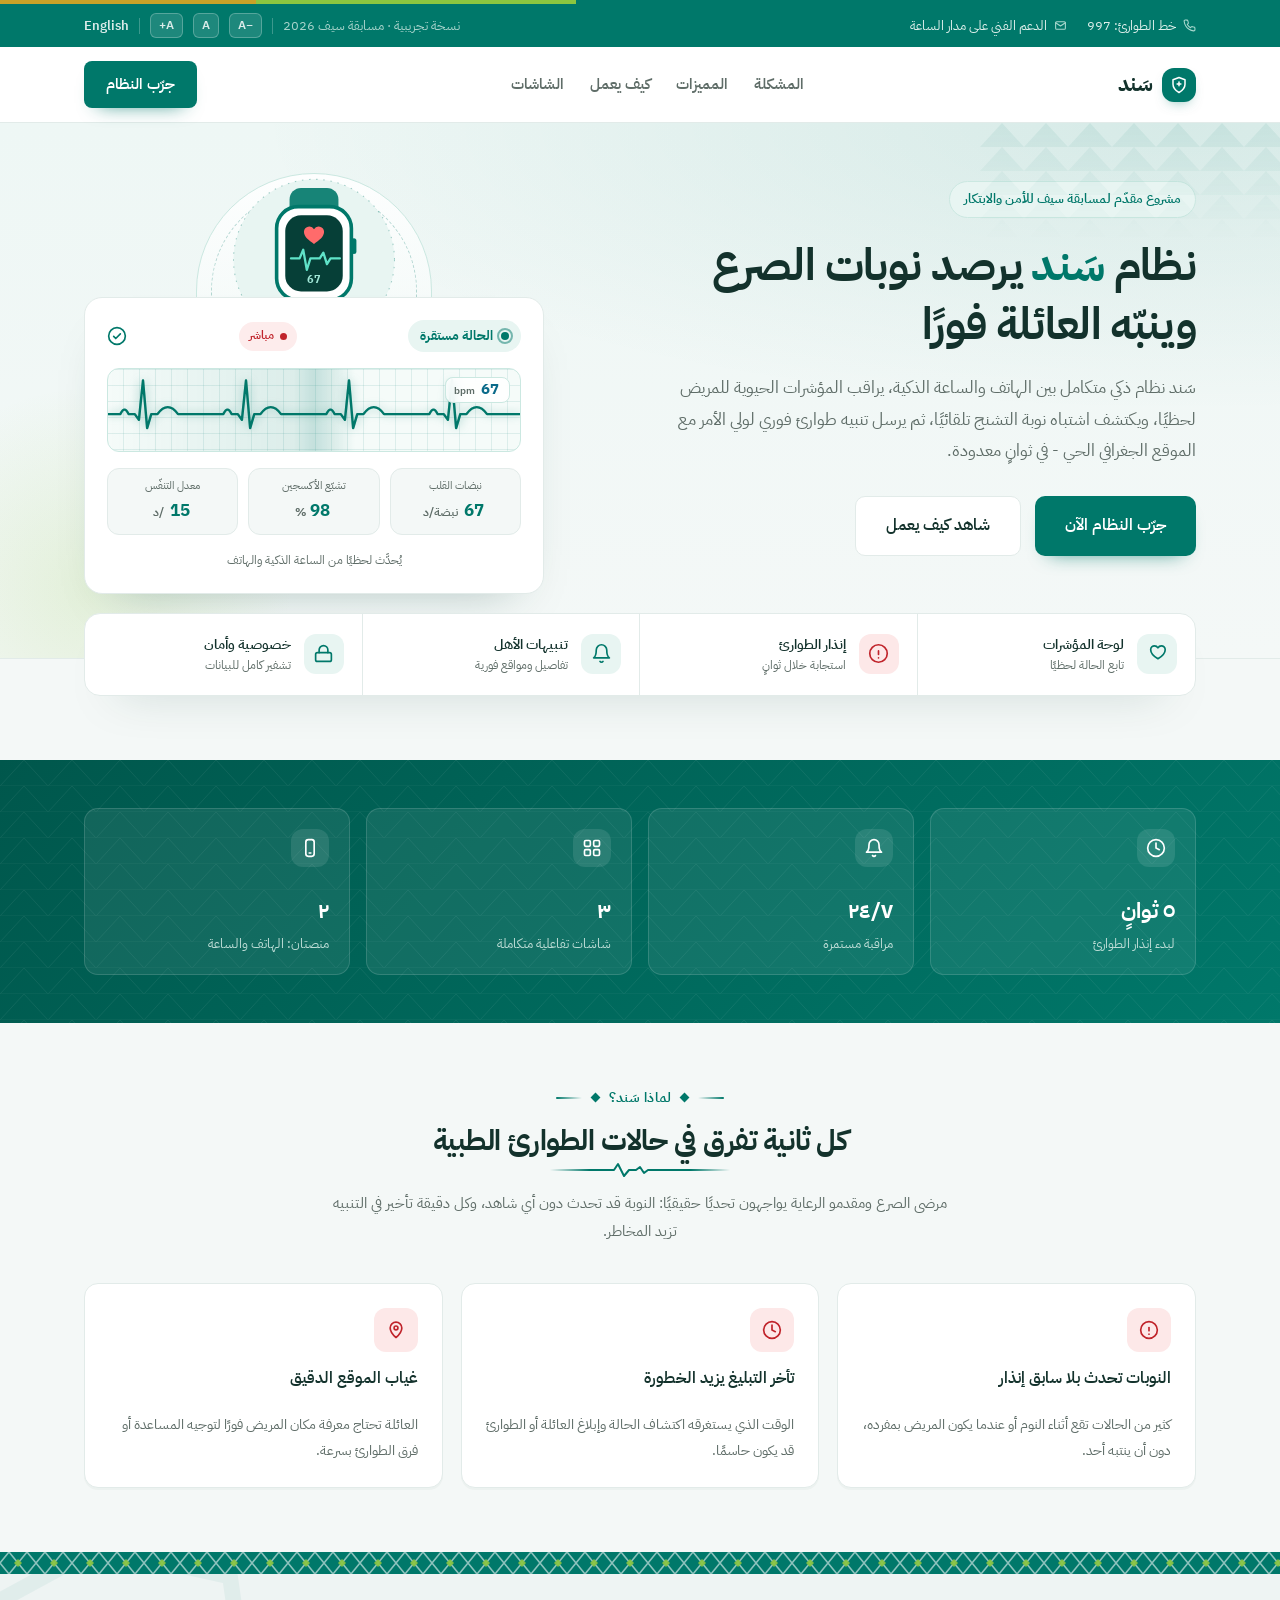
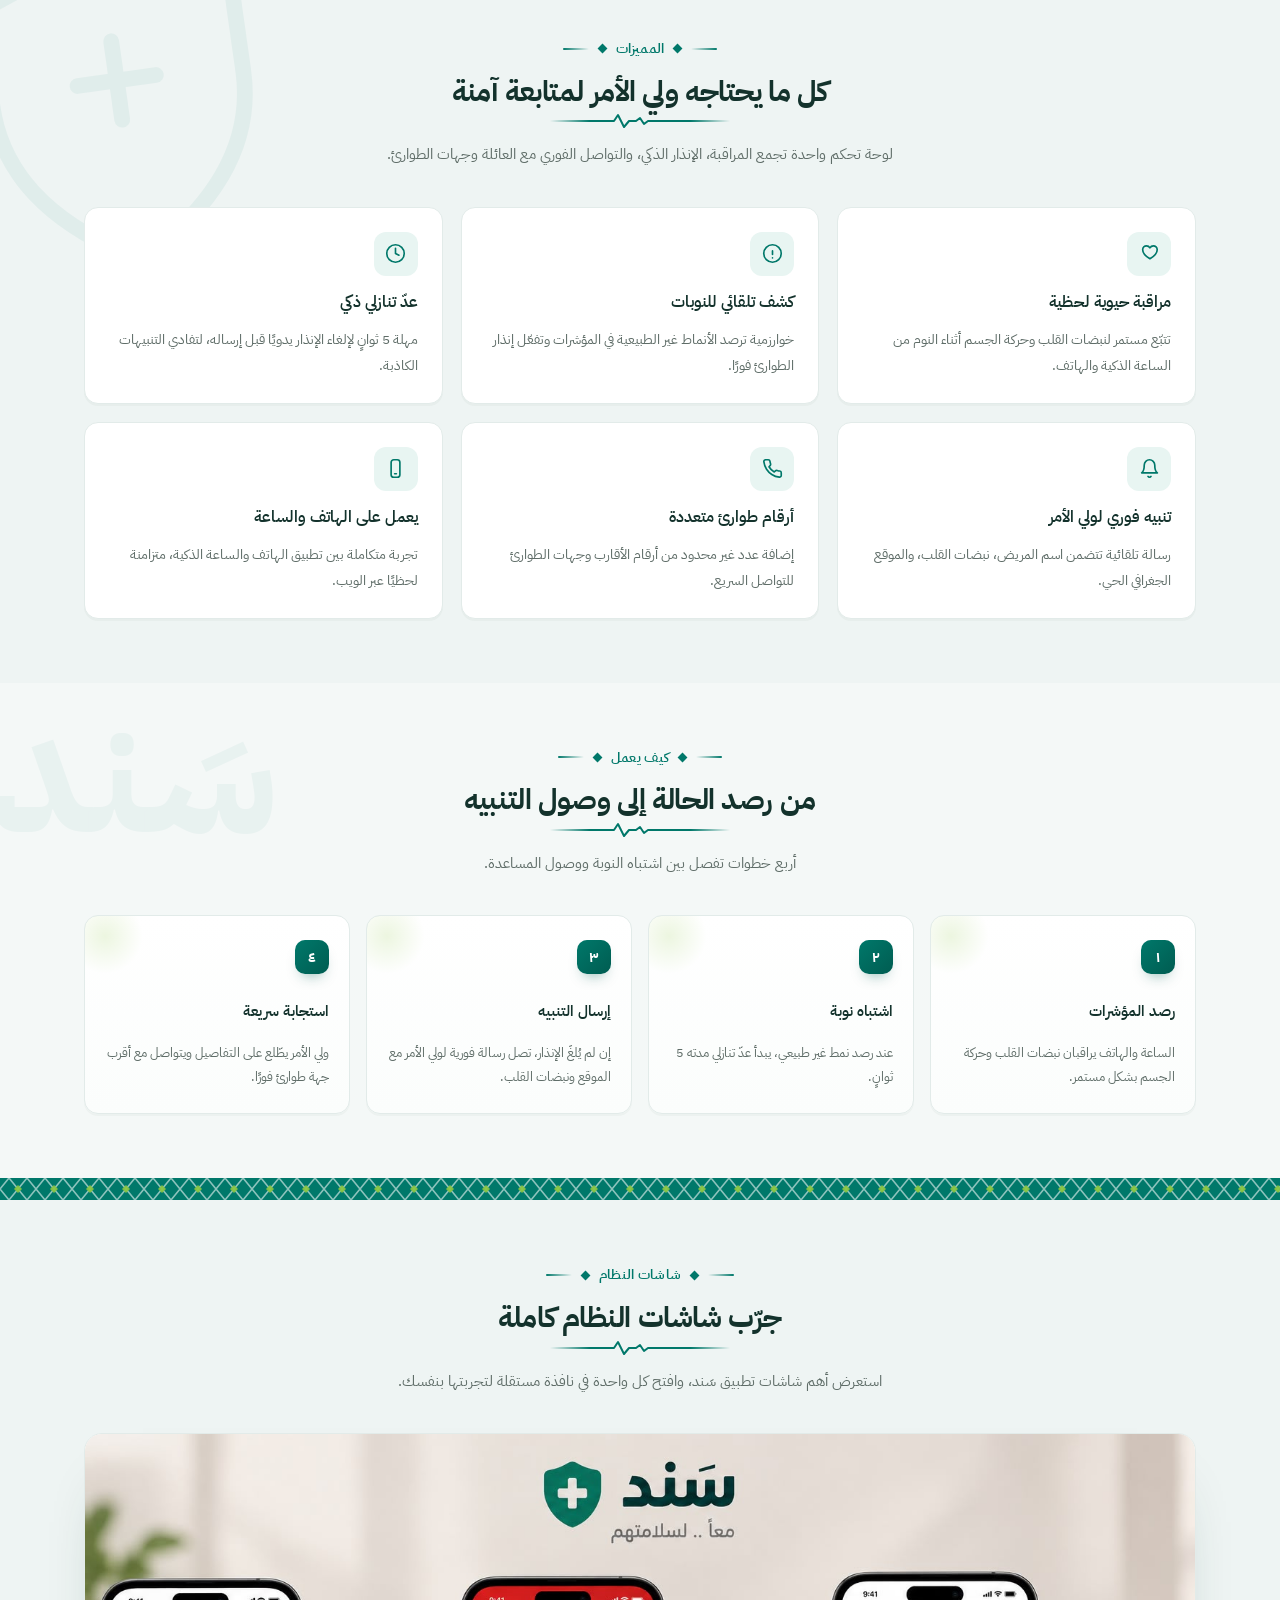
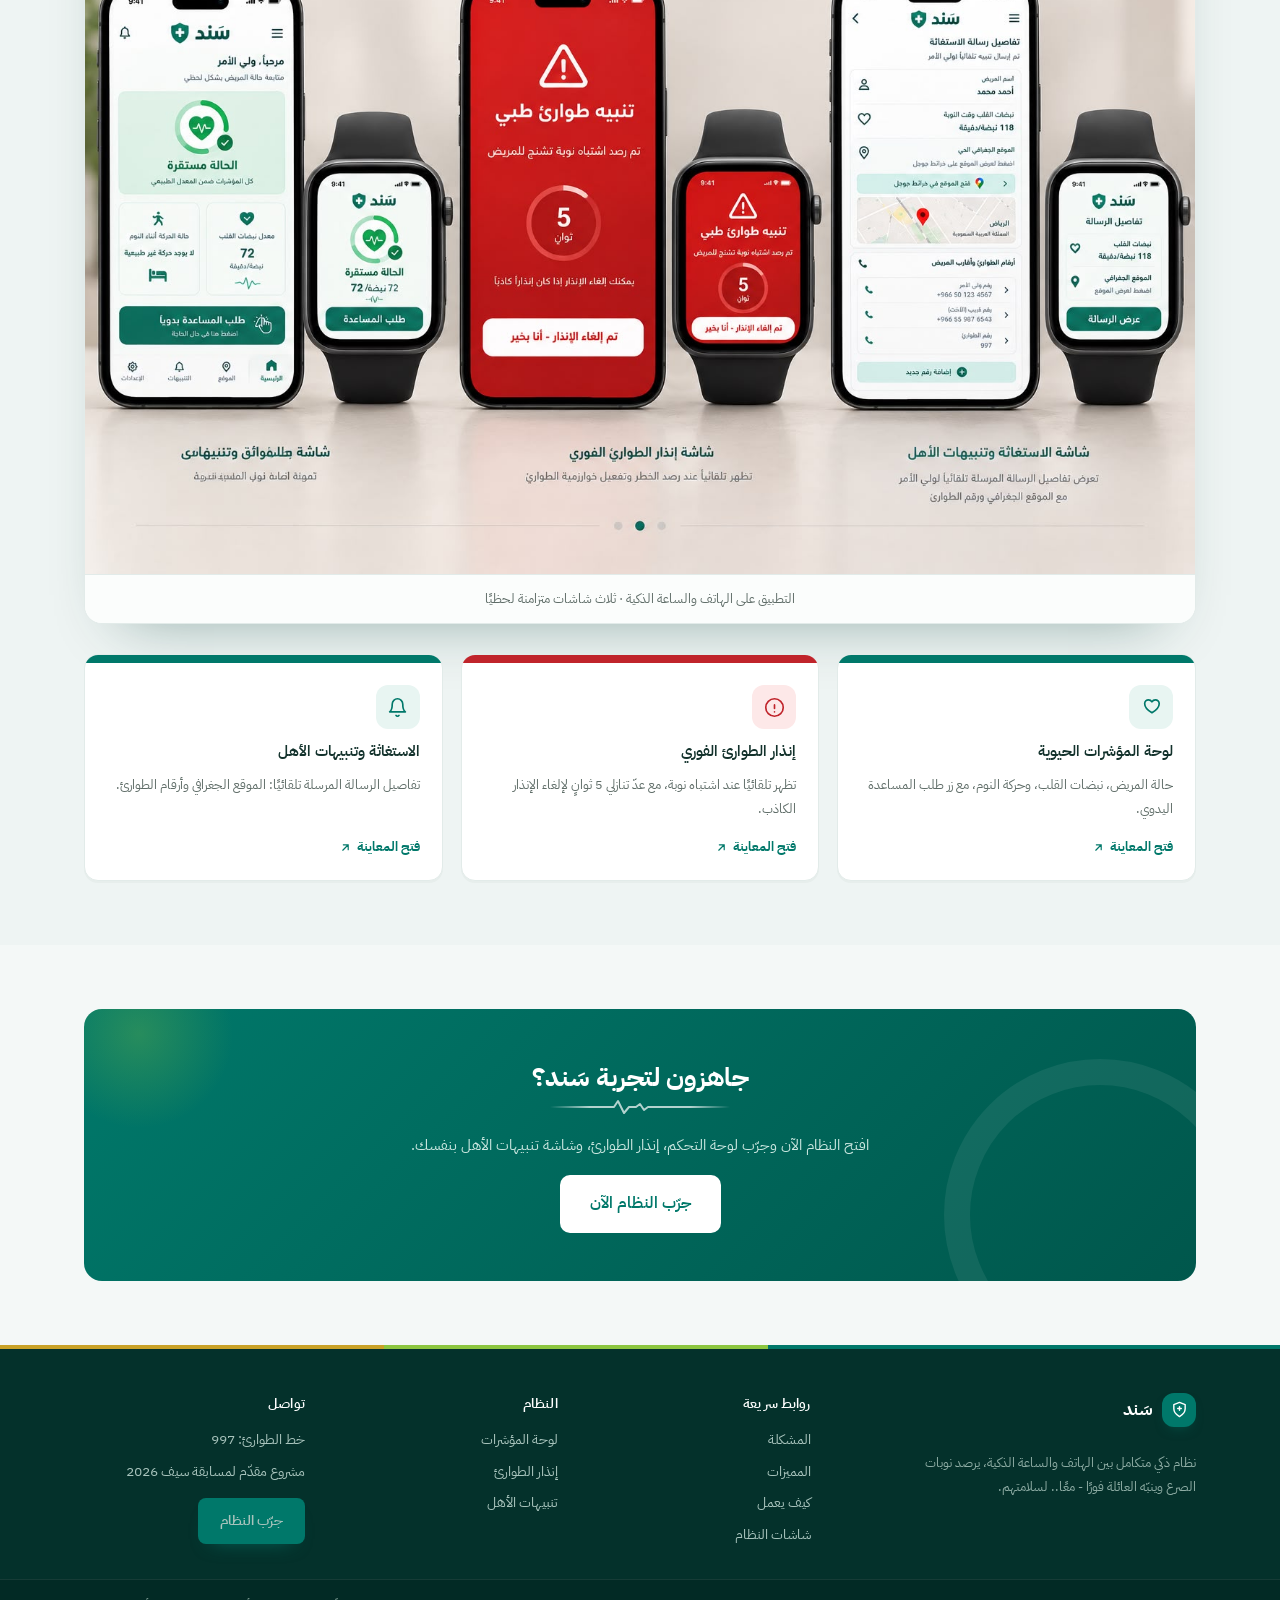
==== commit e50b03fc: "Add full Arabic/English i18n system - assets/i18n.js: shared dictionary (ar/en) + toggle engine, per" ====
--- a/index.html
+++ b/index.html
@@ -5,6 +5,7 @@
 <meta name="viewport" content="width=device-width, initial-scale=1">
 <title>سَند - نظام تنبيه الطوارئ الطبي</title>
 <link rel="stylesheet" href="assets/style.css">
+<script defer src="assets/i18n.js"></script>
 </head>
 <body>
 <div class="brand-stripe"></div>
@@ -14,11 +15,11 @@
     <div class="util-left">
       <span class="util-item">
         <svg width="13" height="13" viewBox="0 0 24 24" fill="none" stroke="currentColor" stroke-width="2" stroke-linecap="round" stroke-linejoin="round"><path d="M22 16.9v3a2 2 0 0 1-2.2 2 19.8 19.8 0 0 1-8.6-3.1 19.5 19.5 0 0 1-6-6A19.8 19.8 0 0 1 2.1 4.2 2 2 0 0 1 4.1 2h3a2 2 0 0 1 2 1.7c.1 1 .4 2 .7 2.9a2 2 0 0 1-.5 2.1L8 10a16 16 0 0 0 6 6l1.3-1.3a2 2 0 0 1 2.1-.5c.9.3 1.9.6 2.9.7a2 2 0 0 1 1.7 2Z"/></svg>
-        خط الطوارئ: 997
+        <span data-i18n="util.emg">خط الطوارئ: 997</span>
       </span>
       <span class="util-item">
         <svg width="13" height="13" viewBox="0 0 24 24" fill="none" stroke="currentColor" stroke-width="2" stroke-linecap="round" stroke-linejoin="round"><rect x="3" y="5" width="18" height="14" rx="2"/><path d="m3 7 9 6 9-6"/></svg>
-        تواصل معنا
+        <span data-i18n="util.support">تواصل معنا</span>
       </span>
     </div>
     <div class="util-right">
@@ -28,7 +29,7 @@
       <button class="util-btn" id="font-reset" type="button" aria-label="حجم الخط الافتراضي">A</button>
       <button class="util-btn" id="font-inc" type="button" aria-label="تكبير حجم الخط">A+</button>
       <span class="util-sep"></span>
-      <a class="util-lang" href="#" aria-label="English">English</a>
+      <a class="util-lang lang-toggle" href="#" aria-label="English">English</a>
     </div>
   </div>
 </div>
@@ -42,13 +43,13 @@
       <span class="brand-name">سَند</span>
     </a>
     <div class="nav-links">
-      <a href="#problem">المشكلة</a>
-      <a href="#features">المميزات</a>
-      <a href="#how">كيف يعمل</a>
-      <a href="#showcase">الشاشات</a>
+      <a href="#problem" data-i18n="nav.problem">المشكلة</a>
+      <a href="#features" data-i18n="nav.features">المميزات</a>
+      <a href="#how" data-i18n="nav.how">كيف يعمل</a>
+      <a href="#showcase" data-i18n="nav.screens">الشاشات</a>
     </div>
     <div class="nav-cta">
-      <a href="app/index.html" class="btn btn-primary">جرّب النظام</a>
+      <a href="app/index.html" class="btn btn-primary" data-i18n="nav.try">جرّب النظام</a>
       <button class="nav-toggle" id="nav-toggle" type="button" aria-label="القائمة" aria-expanded="false" aria-controls="mobile-menu">
         <span></span><span></span><span></span>
       </button>
@@ -57,27 +58,27 @@
 </nav>
 
   <div class="mobile-menu" id="mobile-menu" hidden>
-    <a href="#problem">المشكلة</a>
-    <a href="#features">المميزات</a>
-    <a href="#how">كيف يعمل</a>
-    <a href="#showcase">الشاشات</a>
-    <a href="app/index.html" class="mm-cta">جرّب النظام</a>
+    <a href="#problem" data-i18n="nav.problem">المشكلة</a>
+    <a href="#features" data-i18n="nav.features">المميزات</a>
+    <a href="#how" data-i18n="nav.how">كيف يعمل</a>
+    <a href="#showcase" data-i18n="nav.screens">الشاشات</a>
+    <a href="app/index.html" class="mm-cta" data-i18n="nav.try">جرّب النظام</a>
   </div>
 
 
 <header class="hero">
   <div class="wrap hero-grid">
     <div class="hero-text">
-      <span class="eyebrow">مشروع مقدّم لمسابقة سيف للأمن والابتكار</span>
+      <span class="eyebrow" data-i18n="hero.eyebrow">مشروع مقدّم لمسابقة سيف للأمن والابتكار</span>
       <h1 class="hero-title">نظام <span>سَند</span> يرصد نوبات الصرع<br>وينبّه العائلة فورًا</h1>
-      <p class="hero-sub">
+      <p class="hero-sub" data-i18n="hero.sub">
         سَند نظام ذكي متكامل بين الهاتف والساعة الذكية، يراقب المؤشرات الحيوية للمريض لحظيًا،
         ويكتشف اشتباه نوبة التشنج تلقائيًا، ثم يرسل تنبيه طوارئ فوري لولي الأمر مع الموقع
         الجغرافي الحي - في ثوانٍ معدودة.
       </p>
       <div class="hero-actions">
-        <a href="app/index.html" class="btn btn-primary btn-lg">جرّب النظام الآن</a>
-        <a href="#how" class="btn btn-secondary btn-lg">شاهد كيف يعمل</a>
+        <a href="app/index.html" class="btn btn-primary btn-lg" data-i18n="hero.cta1">جرّب النظام الآن</a>
+        <a href="#how" class="btn btn-secondary btn-lg" data-i18n="hero.cta2">شاهد كيف يعمل</a>
       </div>
     </div>
 
@@ -115,8 +116,8 @@
       </svg>
       <div class="preview-panel">
         <div class="preview-top">
-          <span class="preview-pill"><span class="pulse-dot"></span> الحالة مستقرة</span>
-          <span class="live-tag"><span class="live-dot"></span> مباشر</span>
+          <span class="preview-pill"><span class="pulse-dot"></span> <span data-i18n="preview.status">الحالة مستقرة</span></span>
+          <span class="live-tag"><span class="live-dot"></span> <span data-i18n="preview.live">مباشر</span></span>
           <svg width="20" height="20" viewBox="0 0 24 24" fill="none" stroke="#00786a" stroke-width="2" stroke-linecap="round" stroke-linejoin="round"><circle cx="12" cy="12" r="10"/><path d="m8 12.5 2.5 2.5L16 9.5"/></svg>
         </div>
 
@@ -130,20 +131,20 @@
 
         <div class="vitals-row">
           <div class="vital">
-            <span class="vital-k">نبضات القلب</span>
+            <span class="vital-k" data-i18n="vital.hr">نبضات القلب</span>
             <span class="vital-v"><b id="metric-bpm">72</b> نبضة/د</span>
           </div>
           <div class="vital">
-            <span class="vital-k">تشبّع الأكسجين</span>
+            <span class="vital-k" data-i18n="vital.spo2">تشبّع الأكسجين</span>
             <span class="vital-v"><b id="spo2">98</b>%</span>
           </div>
           <div class="vital">
-            <span class="vital-k">معدل التنفّس</span>
+            <span class="vital-k" data-i18n="vital.resp">معدل التنفّس</span>
             <span class="vital-v"><b id="resp">16</b> /د</span>
           </div>
         </div>
 
-        <div class="preview-note">يُحدَّث لحظيًا من الساعة الذكية والهاتف</div>
+        <div class="preview-note" data-i18n="preview.note">يُحدَّث لحظيًا من الساعة الذكية والهاتف</div>
       </div>
     </div>
   </div>
@@ -156,8 +157,8 @@
         <svg width="21" height="21" viewBox="0 0 24 24" fill="none" stroke="#00786a" stroke-width="1.9" stroke-linecap="round" stroke-linejoin="round"><path d="M20.8 7.6c0-2.5-2-4.3-4.4-4.3-1.7 0-3.1.9-3.9 2.2-.8-1.3-2.2-2.2-3.9-2.2-2.4 0-4.4 1.8-4.4 4.3 0 5.4 8.3 10.4 8.3 10.4s8.3-5 8.3-10.4Z"/></svg>
       </div>
       <div>
-        <h4>لوحة المؤشرات</h4>
-        <p>تابع الحالة لحظيًا</p>
+        <h4 data-i18n="qa.dash_t">لوحة المؤشرات</h4>
+        <p data-i18n="qa.dash_s">تابع الحالة لحظيًا</p>
       </div>
     </a>
     <a href="app/emergency.html" class="quick-action">
@@ -165,8 +166,8 @@
         <svg width="21" height="21" viewBox="0 0 24 24" fill="none" stroke="#c0242b" stroke-width="1.9" stroke-linecap="round" stroke-linejoin="round"><path d="M12 9v4"/><path d="M12 17h.01"/><circle cx="12" cy="12" r="10"/></svg>
       </div>
       <div>
-        <h4>إنذار الطوارئ</h4>
-        <p>استجابة خلال ثوانٍ</p>
+        <h4 data-i18n="qa.emg_t">إنذار الطوارئ</h4>
+        <p data-i18n="qa.emg_s">استجابة خلال ثوانٍ</p>
       </div>
     </a>
     <a href="app/details.html" class="quick-action">
@@ -174,8 +175,8 @@
         <svg width="21" height="21" viewBox="0 0 24 24" fill="none" stroke="#00786a" stroke-width="1.9" stroke-linecap="round" stroke-linejoin="round"><path d="M18 8a6 6 0 0 0-12 0c0 7-3 9-3 9h18s-3-2-3-9"/><path d="M13.73 21a2 2 0 0 1-3.46 0"/></svg>
       </div>
       <div>
-        <h4>تنبيهات الأهل</h4>
-        <p>تفاصيل ومواقع فورية</p>
+        <h4 data-i18n="qa.alert_t">تنبيهات الأهل</h4>
+        <p data-i18n="qa.alert_s">تفاصيل ومواقع فورية</p>
       </div>
     </a>
     <a href="tel:997" class="quick-action">
@@ -183,8 +184,8 @@
         <svg width="21" height="21" viewBox="0 0 24 24" fill="none" stroke="#00786a" stroke-width="1.9" stroke-linecap="round" stroke-linejoin="round"><rect x="3" y="11" width="18" height="10" rx="2"/><path d="M7 11V8a5 5 0 0 1 10 0v3"/></svg>
       </div>
       <div>
-        <h4>خصوصية وأمان</h4>
-        <p>تشفير كامل للبيانات</p>
+        <h4 data-i18n="qa.priv_t">خصوصية وأمان</h4>
+        <p data-i18n="qa.priv_s">تشفير كامل للبيانات</p>
       </div>
     </a>
   </div>
@@ -196,25 +197,25 @@
       <div class="stat-card-dark-icon">
         <svg width="20" height="20" viewBox="0 0 24 24" fill="none" stroke="#fff" stroke-width="2" stroke-linecap="round" stroke-linejoin="round"><circle cx="12" cy="12" r="10"/><path d="M12 6v6l4 2"/></svg>
       </div>
-      <b>٥ ثوانٍ</b><span>لبدء إنذار الطوارئ</span>
+      <b data-i18n="stats.s1n">٥ ثوانٍ</b><span data-i18n="stats.s1l">لبدء إنذار الطوارئ</span>
     </div>
     <div class="stat-card-dark">
       <div class="stat-card-dark-icon">
         <svg width="20" height="20" viewBox="0 0 24 24" fill="none" stroke="#fff" stroke-width="2" stroke-linecap="round" stroke-linejoin="round"><path d="M18 8a6 6 0 0 0-12 0c0 7-3 9-3 9h18s-3-2-3-9"/><path d="M13.73 21a2 2 0 0 1-3.46 0"/></svg>
       </div>
-      <b>٢٤/٧</b><span>مراقبة مستمرة</span>
+      <b data-i18n="stats.s2n">٢٤/٧</b><span data-i18n="stats.s2l">مراقبة مستمرة</span>
     </div>
     <div class="stat-card-dark">
       <div class="stat-card-dark-icon">
         <svg width="20" height="20" viewBox="0 0 24 24" fill="none" stroke="#fff" stroke-width="2" stroke-linecap="round" stroke-linejoin="round"><rect x="3" y="3" width="7" height="7" rx="1.5"/><rect x="14" y="3" width="7" height="7" rx="1.5"/><rect x="3" y="14" width="7" height="7" rx="1.5"/><rect x="14" y="14" width="7" height="7" rx="1.5"/></svg>
       </div>
-      <b>٣</b><span>شاشات تفاعلية متكاملة</span>
+      <b data-i18n="stats.s3n">٣</b><span data-i18n="stats.s3l">شاشات تفاعلية متكاملة</span>
     </div>
     <div class="stat-card-dark">
       <div class="stat-card-dark-icon">
         <svg width="20" height="20" viewBox="0 0 24 24" fill="none" stroke="#fff" stroke-width="2" stroke-linecap="round" stroke-linejoin="round"><rect x="7" y="2" width="10" height="20" rx="3"/><path d="M11 18h2"/></svg>
       </div>
-      <b>٢</b><span>منصتان: الهاتف والساعة</span>
+      <b data-i18n="stats.s4n">٢</b><span data-i18n="stats.s4l">منصتان: الهاتف والساعة</span>
     </div>
   </div>
 </section>
@@ -222,31 +223,31 @@
 <section class="section" id="problem">
   <div class="wrap">
     <div class="section-head">
-      <div class="section-eyebrow"><span class="diamond-mark"></span>لماذا سَند؟<span class="diamond-mark"></span></div>
-      <h2 class="section-title">كل ثانية تفرق في حالات الطوارئ الطبية</h2>
-      <p class="section-sub">مرضى الصرع ومقدمو الرعاية يواجهون تحديًا حقيقيًا: النوبة قد تحدث دون أي شاهد، وكل دقيقة تأخير في التنبيه تزيد المخاطر.</p>
+      <div class="section-eyebrow"><span class="diamond-mark"></span><span data-i18n="why.eyebrow">لماذا سَند؟</span><span class="diamond-mark"></span></div>
+      <h2 class="section-title" data-i18n="problem.title">كل ثانية تفرق في حالات الطوارئ الطبية</h2>
+      <p class="section-sub" data-i18n="problem.sub">مرضى الصرع ومقدمو الرعاية يواجهون تحديًا حقيقيًا: النوبة قد تحدث دون أي شاهد، وكل دقيقة تأخير في التنبيه تزيد المخاطر.</p>
     </div>
     <div class="problem-grid">
       <div class="problem-card">
         <div class="problem-icon">
           <svg width="20" height="20" viewBox="0 0 24 24" fill="none" stroke="#c0242b" stroke-width="2" stroke-linecap="round" stroke-linejoin="round"><path d="M12 9v4"/><path d="M12 17h.01"/><circle cx="12" cy="12" r="10"/></svg>
         </div>
-        <h3>النوبات تحدث بلا سابق إنذار</h3>
-        <p>كثير من الحالات تقع أثناء النوم أو عندما يكون المريض بمفرده، دون أن ينتبه أحد.</p>
+        <h3 data-i18n="problem.c1t">النوبات تحدث بلا سابق إنذار</h3>
+        <p data-i18n="problem.c1b">كثير من الحالات تقع أثناء النوم أو عندما يكون المريض بمفرده، دون أن ينتبه أحد.</p>
       </div>
       <div class="problem-card">
         <div class="problem-icon">
           <svg width="20" height="20" viewBox="0 0 24 24" fill="none" stroke="#c0242b" stroke-width="2" stroke-linecap="round" stroke-linejoin="round"><circle cx="12" cy="12" r="10"/><path d="M12 6v6l4 2"/></svg>
         </div>
-        <h3>تأخر التبليغ يزيد الخطورة</h3>
-        <p>الوقت الذي يستغرقه اكتشاف الحالة وإبلاغ العائلة أو الطوارئ قد يكون حاسمًا.</p>
+        <h3 data-i18n="problem.c2t">تأخر التبليغ يزيد الخطورة</h3>
+        <p data-i18n="problem.c2b">الوقت الذي يستغرقه اكتشاف الحالة وإبلاغ العائلة أو الطوارئ قد يكون حاسمًا.</p>
       </div>
       <div class="problem-card">
         <div class="problem-icon">
           <svg width="20" height="20" viewBox="0 0 24 24" fill="none" stroke="#c0242b" stroke-width="2" stroke-linecap="round" stroke-linejoin="round"><path d="M12 21s-7-6.1-7-11.5A7 7 0 0 1 19 9.5C19 14.9 12 21 12 21Z"/><circle cx="12" cy="9.5" r="2.3"/></svg>
         </div>
-        <h3>غياب الموقع الدقيق</h3>
-        <p>العائلة تحتاج معرفة مكان المريض فورًا لتوجيه المساعدة أو فرق الطوارئ بسرعة.</p>
+        <h3 data-i18n="problem.c3t">غياب الموقع الدقيق</h3>
+        <p data-i18n="problem.c3b">العائلة تحتاج معرفة مكان المريض فورًا لتوجيه المساعدة أو فرق الطوارئ بسرعة.</p>
       </div>
     </div>
   </div>
@@ -257,52 +258,52 @@
   <svg class="section-watermark" width="380" height="380" viewBox="0 0 24 24" fill="none" stroke="#00786a" stroke-width="1" stroke-linecap="round" stroke-linejoin="round"><path d="M12 2 4 5v6c0 5 3.4 8.4 8 11 4.6-2.6 8-6 8-11V5l-8-3Z"/><path d="M12 8v5"/><path d="M9.5 10.5h5"/></svg>
   <div class="wrap" style="position:relative;">
     <div class="section-head">
-      <div class="section-eyebrow"><span class="diamond-mark"></span>المميزات<span class="diamond-mark"></span></div>
-      <h2 class="section-title">كل ما يحتاجه ولي الأمر لمتابعة آمنة</h2>
-      <p class="section-sub">لوحة تحكم واحدة تجمع المراقبة، الإنذار الذكي، والتواصل الفوري مع العائلة وجهات الطوارئ.</p>
+      <div class="section-eyebrow"><span class="diamond-mark"></span><span data-i18n="features.eyebrow">المميزات</span><span class="diamond-mark"></span></div>
+      <h2 class="section-title" data-i18n="features.title">كل ما يحتاجه ولي الأمر لمتابعة آمنة</h2>
+      <p class="section-sub" data-i18n="features.sub">لوحة تحكم واحدة تجمع المراقبة، الإنذار الذكي، والتواصل الفوري مع العائلة وجهات الطوارئ.</p>
     </div>
     <div class="feature-grid">
       <div class="feature-card">
         <div class="feature-icon">
           <svg width="21" height="21" viewBox="0 0 24 24" fill="none" stroke="#00786a" stroke-width="1.9" stroke-linecap="round" stroke-linejoin="round"><path d="M20.8 7.6c0-2.5-2-4.3-4.4-4.3-1.7 0-3.1.9-3.9 2.2-.8-1.3-2.2-2.2-3.9-2.2-2.4 0-4.4 1.8-4.4 4.3 0 5.4 8.3 10.4 8.3 10.4s8.3-5 8.3-10.4Z"/></svg>
         </div>
-        <h3>مراقبة حيوية لحظية</h3>
-        <p>تتبّع مستمر لنبضات القلب وحركة الجسم أثناء النوم من الساعة الذكية والهاتف.</p>
+        <h3 data-i18n="features.f1t">مراقبة حيوية لحظية</h3>
+        <p data-i18n="features.f1b">تتبّع مستمر لنبضات القلب وحركة الجسم أثناء النوم من الساعة الذكية والهاتف.</p>
       </div>
       <div class="feature-card">
         <div class="feature-icon">
           <svg width="21" height="21" viewBox="0 0 24 24" fill="none" stroke="#00786a" stroke-width="1.9" stroke-linecap="round" stroke-linejoin="round"><path d="M12 9v4"/><path d="M12 17h.01"/><circle cx="12" cy="12" r="10"/></svg>
         </div>
-        <h3>كشف تلقائي للنوبات</h3>
-        <p>خوارزمية ترصد الأنماط غير الطبيعية في المؤشرات وتفعّل إنذار الطوارئ فورًا.</p>
+        <h3 data-i18n="features.f2t">كشف تلقائي للنوبات</h3>
+        <p data-i18n="features.f2b">خوارزمية ترصد الأنماط غير الطبيعية في المؤشرات وتفعّل إنذار الطوارئ فورًا.</p>
       </div>
       <div class="feature-card">
         <div class="feature-icon">
           <svg width="21" height="21" viewBox="0 0 24 24" fill="none" stroke="#00786a" stroke-width="1.9" stroke-linecap="round" stroke-linejoin="round"><circle cx="12" cy="12" r="10"/><path d="M12 6v6l4 2"/></svg>
         </div>
-        <h3>عدّ تنازلي ذكي</h3>
-        <p>مهلة 5 ثوانٍ لإلغاء الإنذار يدويًا قبل إرساله، لتفادي التنبيهات الكاذبة.</p>
+        <h3 data-i18n="features.f3t">عدّ تنازلي ذكي</h3>
+        <p data-i18n="features.f3b">مهلة 5 ثوانٍ لإلغاء الإنذار يدويًا قبل إرساله، لتفادي التنبيهات الكاذبة.</p>
       </div>
       <div class="feature-card">
         <div class="feature-icon">
           <svg width="21" height="21" viewBox="0 0 24 24" fill="none" stroke="#00786a" stroke-width="1.9" stroke-linecap="round" stroke-linejoin="round"><path d="M18 8a6 6 0 0 0-12 0c0 7-3 9-3 9h18s-3-2-3-9"/><path d="M13.73 21a2 2 0 0 1-3.46 0"/></svg>
         </div>
-        <h3>تنبيه فوري لولي الأمر</h3>
-        <p>رسالة تلقائية تتضمن اسم المريض، نبضات القلب، والموقع الجغرافي الحي.</p>
+        <h3 data-i18n="features.f4t">تنبيه فوري لولي الأمر</h3>
+        <p data-i18n="features.f4b">رسالة تلقائية تتضمن اسم المريض، نبضات القلب، والموقع الجغرافي الحي.</p>
       </div>
       <div class="feature-card">
         <div class="feature-icon">
           <svg width="21" height="21" viewBox="0 0 24 24" fill="none" stroke="#00786a" stroke-width="1.9" stroke-linecap="round" stroke-linejoin="round"><path d="M22 16.9v3a2 2 0 0 1-2.2 2 19.8 19.8 0 0 1-8.6-3.1 19.5 19.5 0 0 1-6-6A19.8 19.8 0 0 1 2.1 4.2 2 2 0 0 1 4.1 2h3a2 2 0 0 1 2 1.7c.1 1 .4 2 .7 2.9a2 2 0 0 1-.5 2.1L8 10a16 16 0 0 0 6 6l1.3-1.3a2 2 0 0 1 2.1-.5c.9.3 1.9.6 2.9.7a2 2 0 0 1 1.7 2Z"/></svg>
         </div>
-        <h3>أرقام طوارئ متعددة</h3>
-        <p>إضافة عدد غير محدود من أرقام الأقارب وجهات الطوارئ للتواصل السريع.</p>
+        <h3 data-i18n="features.f5t">أرقام طوارئ متعددة</h3>
+        <p data-i18n="features.f5b">إضافة عدد غير محدود من أرقام الأقارب وجهات الطوارئ للتواصل السريع.</p>
       </div>
       <div class="feature-card">
         <div class="feature-icon">
           <svg width="21" height="21" viewBox="0 0 24 24" fill="none" stroke="#00786a" stroke-width="1.9" stroke-linecap="round" stroke-linejoin="round"><rect x="7" y="2" width="10" height="20" rx="3"/><path d="M11 18h2"/></svg>
         </div>
-        <h3>يعمل على الهاتف والساعة</h3>
-        <p>تجربة متكاملة بين تطبيق الهاتف والساعة الذكية، متزامنة لحظيًا عبر الويب.</p>
+        <h3 data-i18n="features.f6t">يعمل على الهاتف والساعة</h3>
+        <p data-i18n="features.f6b">تجربة متكاملة بين تطبيق الهاتف والساعة الذكية، متزامنة لحظيًا عبر الويب.</p>
       </div>
     </div>
   </div>
@@ -312,30 +313,30 @@
   <span class="ghost-word" aria-hidden="true">سَند</span>
   <div class="wrap">
     <div class="section-head">
-      <div class="section-eyebrow"><span class="diamond-mark"></span>كيف يعمل<span class="diamond-mark"></span></div>
-      <h2 class="section-title">من رصد الحالة إلى وصول التنبيه</h2>
-      <p class="section-sub">أربع خطوات تفصل بين اشتباه النوبة ووصول المساعدة.</p>
+      <div class="section-eyebrow"><span class="diamond-mark"></span><span data-i18n="how.eyebrow">كيف يعمل</span><span class="diamond-mark"></span></div>
+      <h2 class="section-title" data-i18n="how.title">من رصد الحالة إلى وصول التنبيه</h2>
+      <p class="section-sub" data-i18n="how.sub">أربع خطوات تفصل بين اشتباه النوبة ووصول المساعدة.</p>
     </div>
     <div class="steps">
       <div class="step">
         <div class="step-num">١</div>
-        <h3>رصد المؤشرات</h3>
-        <p>الساعة والهاتف يراقبان نبضات القلب وحركة الجسم بشكل مستمر.</p>
+        <h3 data-i18n="how.s1t">رصد المؤشرات</h3>
+        <p data-i18n="how.s1b">الساعة والهاتف يراقبان نبضات القلب وحركة الجسم بشكل مستمر.</p>
       </div>
       <div class="step">
         <div class="step-num">٢</div>
-        <h3>اشتباه نوبة</h3>
-        <p>عند رصد نمط غير طبيعي، يبدأ عدّ تنازلي مدته 5 ثوانٍ.</p>
+        <h3 data-i18n="how.s2t">اشتباه نوبة</h3>
+        <p data-i18n="how.s2b">عند رصد نمط غير طبيعي، يبدأ عدّ تنازلي مدته 5 ثوانٍ.</p>
       </div>
       <div class="step">
         <div class="step-num">٣</div>
-        <h3>إرسال التنبيه</h3>
-        <p>إن لم يُلغَ الإنذار، تصل رسالة فورية لولي الأمر مع الموقع ونبضات القلب.</p>
+        <h3 data-i18n="how.s3t">إرسال التنبيه</h3>
+        <p data-i18n="how.s3b">إن لم يُلغَ الإنذار، تصل رسالة فورية لولي الأمر مع الموقع ونبضات القلب.</p>
       </div>
       <div class="step">
         <div class="step-num">٤</div>
-        <h3>استجابة سريعة</h3>
-        <p>ولي الأمر يطّلع على التفاصيل ويتواصل مع أقرب جهة طوارئ فورًا.</p>
+        <h3 data-i18n="how.s4t">استجابة سريعة</h3>
+        <p data-i18n="how.s4b">ولي الأمر يطّلع على التفاصيل ويتواصل مع أقرب جهة طوارئ فورًا.</p>
       </div>
     </div>
   </div>
@@ -345,9 +346,9 @@
 <section class="section alt-bg" id="showcase">
   <div class="wrap">
     <div class="section-head">
-      <div class="section-eyebrow"><span class="diamond-mark"></span>شاشات النظام<span class="diamond-mark"></span></div>
-      <h2 class="section-title">جرّب شاشات النظام كاملة</h2>
-      <p class="section-sub">استعرض أهم شاشات تطبيق سَند، وافتح كل واحدة في نافذة مستقلة لتجربتها بنفسك.</p>
+      <div class="section-eyebrow"><span class="diamond-mark"></span><span data-i18n="showcase.eyebrow">شاشات النظام</span><span class="diamond-mark"></span></div>
+      <h2 class="section-title" data-i18n="showcase.title">جرّب شاشات النظام كاملة</h2>
+      <p class="section-sub" data-i18n="showcase.sub">استعرض أهم شاشات تطبيق سَند، وافتح كل واحدة في نافذة مستقلة لتجربتها بنفسك.</p>
     </div>
     <figure class="mockup">
       <img src="assets/img/sanad-screens.jpg"
@@ -363,10 +364,10 @@
           <div class="preview-card-icon" style="background:var(--teal-light);">
             <svg width="21" height="21" viewBox="0 0 24 24" fill="none" stroke="#00786a" stroke-width="1.9" stroke-linecap="round" stroke-linejoin="round"><path d="M20.8 7.6c0-2.5-2-4.3-4.4-4.3-1.7 0-3.1.9-3.9 2.2-.8-1.3-2.2-2.2-3.9-2.2-2.4 0-4.4 1.8-4.4 4.3 0 5.4 8.3 10.4 8.3 10.4s8.3-5 8.3-10.4Z"/></svg>
           </div>
-          <h4>لوحة المؤشرات الحيوية</h4>
-          <p>حالة المريض، نبضات القلب، وحركة النوم، مع زر طلب المساعدة اليدوي.</p>
+          <h4 data-i18n="showcase.c1t">لوحة المؤشرات الحيوية</h4>
+          <p data-i18n="showcase.c1b">حالة المريض، نبضات القلب، وحركة النوم، مع زر طلب المساعدة اليدوي.</p>
           <a href="app/index.html" target="_blank" rel="noopener" class="preview-card-link">
-            فتح المعاينة
+            <span data-i18n="showcase.open">فتح المعاينة</span>
             <svg width="13" height="13" viewBox="0 0 24 24" fill="none" stroke="#00786a" stroke-width="2.2" stroke-linecap="round" stroke-linejoin="round"><path d="M7 17 17 7M8 7h9v9"/></svg>
           </a>
         </div>
@@ -378,10 +379,10 @@
           <div class="preview-card-icon" style="background:#fde8e8;">
             <svg width="21" height="21" viewBox="0 0 24 24" fill="none" stroke="#c0242b" stroke-width="1.9" stroke-linecap="round" stroke-linejoin="round"><path d="M12 9v4"/><path d="M12 17h.01"/><circle cx="12" cy="12" r="10"/></svg>
           </div>
-          <h4>إنذار الطوارئ الفوري</h4>
-          <p>تظهر تلقائيًا عند اشتباه نوبة، مع عدّ تنازلي 5 ثوانٍ لإلغاء الإنذار الكاذب.</p>
+          <h4 data-i18n="showcase.c2t">إنذار الطوارئ الفوري</h4>
+          <p data-i18n="showcase.c2b">تظهر تلقائيًا عند اشتباه نوبة، مع عدّ تنازلي 5 ثوانٍ لإلغاء الإنذار الكاذب.</p>
           <a href="app/emergency.html" target="_blank" rel="noopener" class="preview-card-link">
-            فتح المعاينة
+            <span data-i18n="showcase.open">فتح المعاينة</span>
             <svg width="13" height="13" viewBox="0 0 24 24" fill="none" stroke="#00786a" stroke-width="2.2" stroke-linecap="round" stroke-linejoin="round"><path d="M7 17 17 7M8 7h9v9"/></svg>
           </a>
         </div>
@@ -393,10 +394,10 @@
           <div class="preview-card-icon" style="background:var(--teal-light);">
             <svg width="21" height="21" viewBox="0 0 24 24" fill="none" stroke="#00786a" stroke-width="1.9" stroke-linecap="round" stroke-linejoin="round"><path d="M18 8a6 6 0 0 0-12 0c0 7-3 9-3 9h18s-3-2-3-9"/><path d="M13.73 21a2 2 0 0 1-3.46 0"/></svg>
           </div>
-          <h4>الاستغاثة وتنبيهات الأهل</h4>
-          <p>تفاصيل الرسالة المرسلة تلقائيًا: الموقع الجغرافي وأرقام الطوارئ.</p>
+          <h4 data-i18n="showcase.c3t">الاستغاثة وتنبيهات الأهل</h4>
+          <p data-i18n="showcase.c3b">تفاصيل الرسالة المرسلة تلقائيًا: الموقع الجغرافي وأرقام الطوارئ.</p>
           <a href="app/details.html" target="_blank" rel="noopener" class="preview-card-link">
-            فتح المعاينة
+            <span data-i18n="showcase.open">فتح المعاينة</span>
             <svg width="13" height="13" viewBox="0 0 24 24" fill="none" stroke="#00786a" stroke-width="2.2" stroke-linecap="round" stroke-linejoin="round"><path d="M7 17 17 7M8 7h9v9"/></svg>
           </a>
         </div>
@@ -408,9 +409,9 @@
 <section class="section">
   <div class="wrap">
     <div class="cta-section">
-      <h2>جاهزون لتجربة سَند؟</h2>
-      <p>افتح النظام الآن وجرّب لوحة التحكم، إنذار الطوارئ، وشاشة تنبيهات الأهل بنفسك.</p>
-      <a href="app/index.html" class="btn btn-secondary btn-lg">جرّب النظام الآن</a>
+      <h2 data-i18n="cta.title">جاهزون لتجربة سَند؟</h2>
+      <p data-i18n="cta.sub">افتح النظام الآن وجرّب لوحة التحكم، إنذار الطوارئ، وشاشة تنبيهات الأهل بنفسك.</p>
+      <a href="app/index.html" class="btn btn-secondary btn-lg" data-i18n="hero.cta1">جرّب النظام الآن</a>
     </div>
   </div>
 </section>
@@ -425,37 +426,37 @@
         </div>
         <span class="brand-name" style="font-size:18px;color:#fff;">سَند</span>
       </div>
-      <p>نظام ذكي متكامل بين الهاتف والساعة الذكية، يرصد نوبات الصرع وينبّه العائلة فورًا - معًا.. لسلامتهم.</p>
+      <p data-i18n="footer.about">نظام ذكي متكامل بين الهاتف والساعة الذكية، يرصد نوبات الصرع وينبّه العائلة فورًا - معًا.. لسلامتهم.</p>
     </div>
 
     <div class="footer-col">
-      <h5>روابط سريعة</h5>
-      <a href="#problem">المشكلة</a>
-      <a href="#features">المميزات</a>
-      <a href="#how">كيف يعمل</a>
-      <a href="#showcase">شاشات النظام</a>
+      <h5 data-i18n="footer.links">روابط سريعة</h5>
+      <a href="#problem" data-i18n="nav.problem">المشكلة</a>
+      <a href="#features" data-i18n="nav.features">المميزات</a>
+      <a href="#how" data-i18n="nav.how">كيف يعمل</a>
+      <a href="#showcase" data-i18n="showcase.eyebrow">شاشات النظام</a>
     </div>
 
     <div class="footer-col">
-      <h5>النظام</h5>
-      <a href="app/index.html">لوحة المؤشرات</a>
-      <a href="app/emergency.html">إنذار الطوارئ</a>
-      <a href="app/details.html">تنبيهات الأهل</a>
+      <h5 data-i18n="footer.system">النظام</h5>
+      <a href="app/index.html" data-i18n="qa.dash_t">لوحة المؤشرات</a>
+      <a href="app/emergency.html" data-i18n="qa.emg_t">إنذار الطوارئ</a>
+      <a href="app/details.html" data-i18n="qa.alert_t">تنبيهات الأهل</a>
     </div>
 
     <div class="footer-col">
-      <h5>تواصل</h5>
-      <span class="footer-static">خط الطوارئ: 997</span>
-      <span class="footer-static">مشروع مقدّم لمسابقة سيف 2026</span>
-      <a href="app/index.html" class="btn btn-primary" style="margin-top:6px;width:fit-content;">جرّب النظام</a>
+      <h5 data-i18n="footer.contact">تواصل</h5>
+      <span class="footer-static" data-i18n="footer.emg_line">خط الطوارئ: 997</span>
+      <span class="footer-static" data-i18n="footer.comp">مشروع مقدّم لمسابقة سيف 2026</span>
+      <a href="app/index.html" class="btn btn-primary" style="margin-top:6px;width:fit-content;" data-i18n="nav.try">جرّب النظام</a>
     </div>
 
   </div>
 
   <div class="footer-bottom">
     <div class="wrap footer-bottom-inner">
-      <span>&copy; 2026 سَند. جميع الحقوق محفوظة.</span>
-      <span>مقدَّم لمسابقة سيف للأمن والابتكار العالمية - أكاديمية طويق</span>
+      <span data-i18n="footer.copyright">&copy; 2026 سَند. جميع الحقوق محفوظة.</span>
+      <span data-i18n="footer.academy">مقدَّم لمسابقة سيف للأمن والابتكار العالمية - أكاديمية طويق</span>
     </div>
   </div>
 </footer>
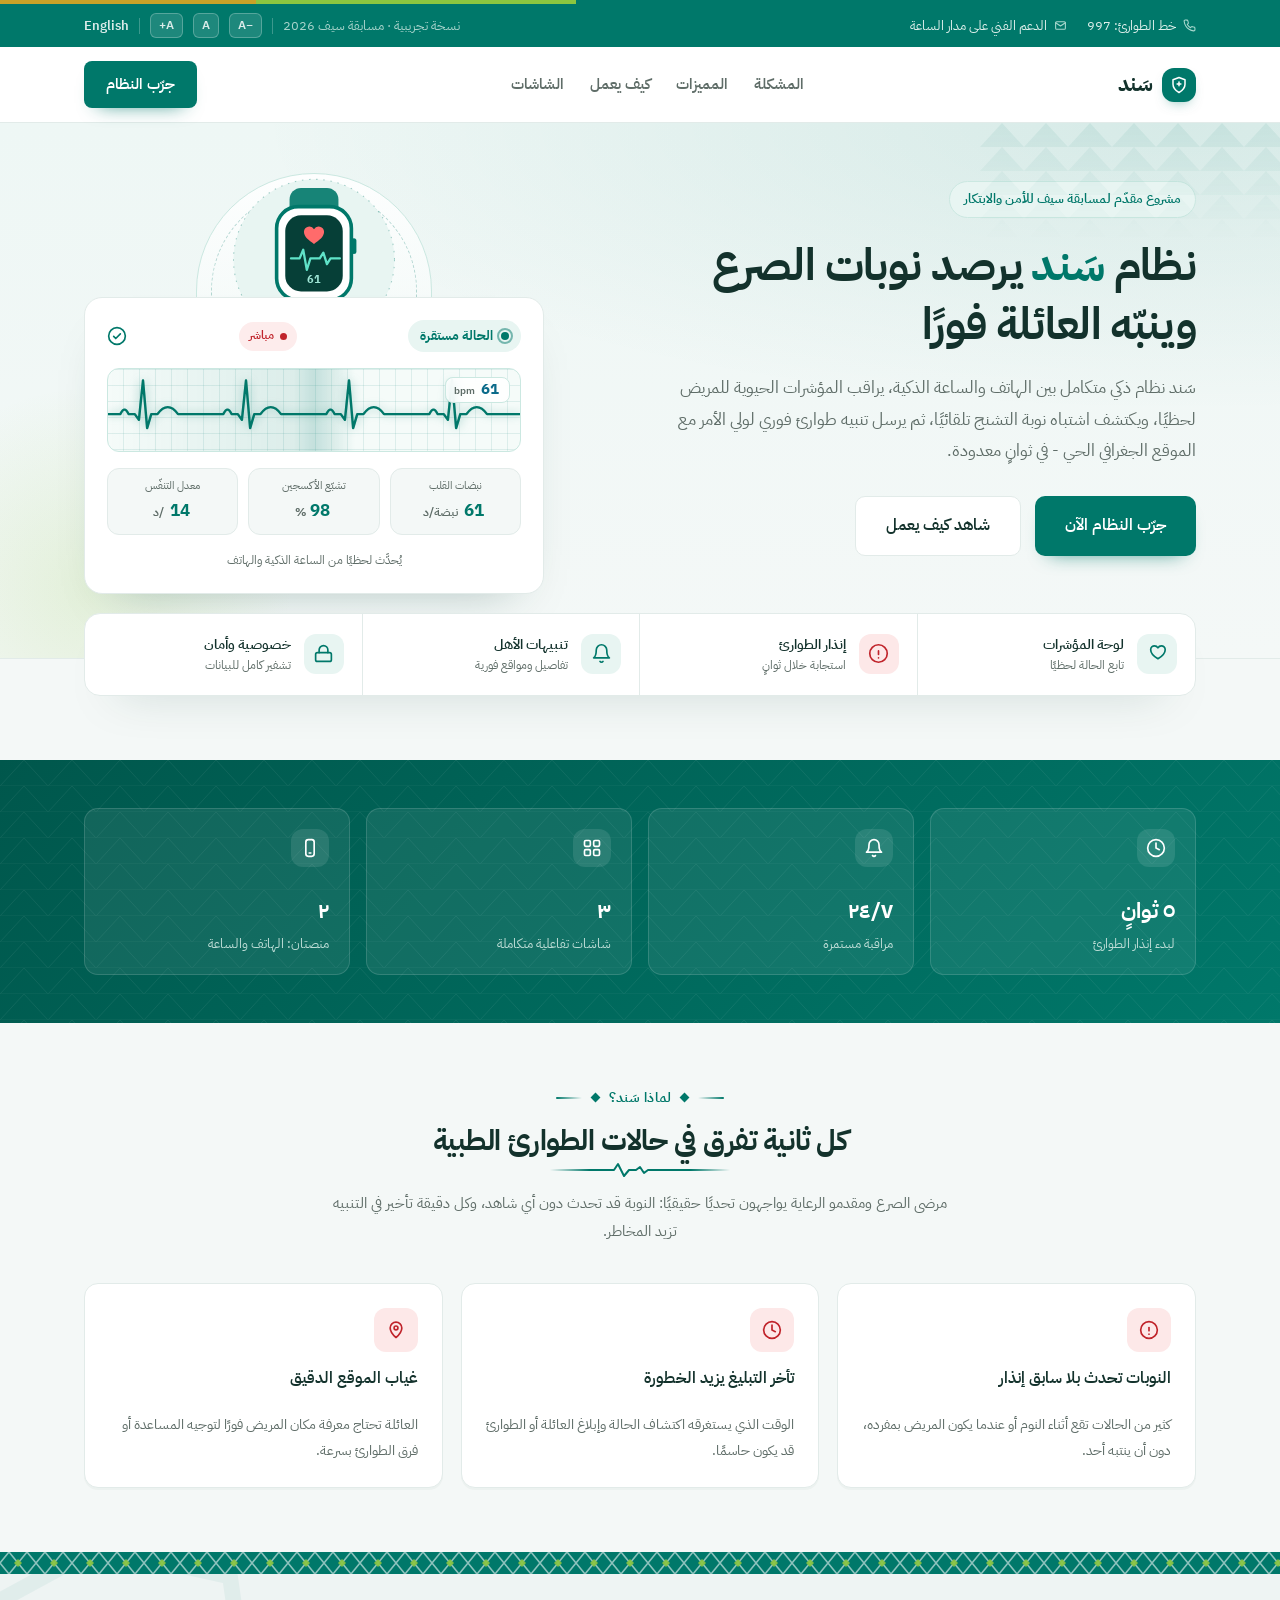
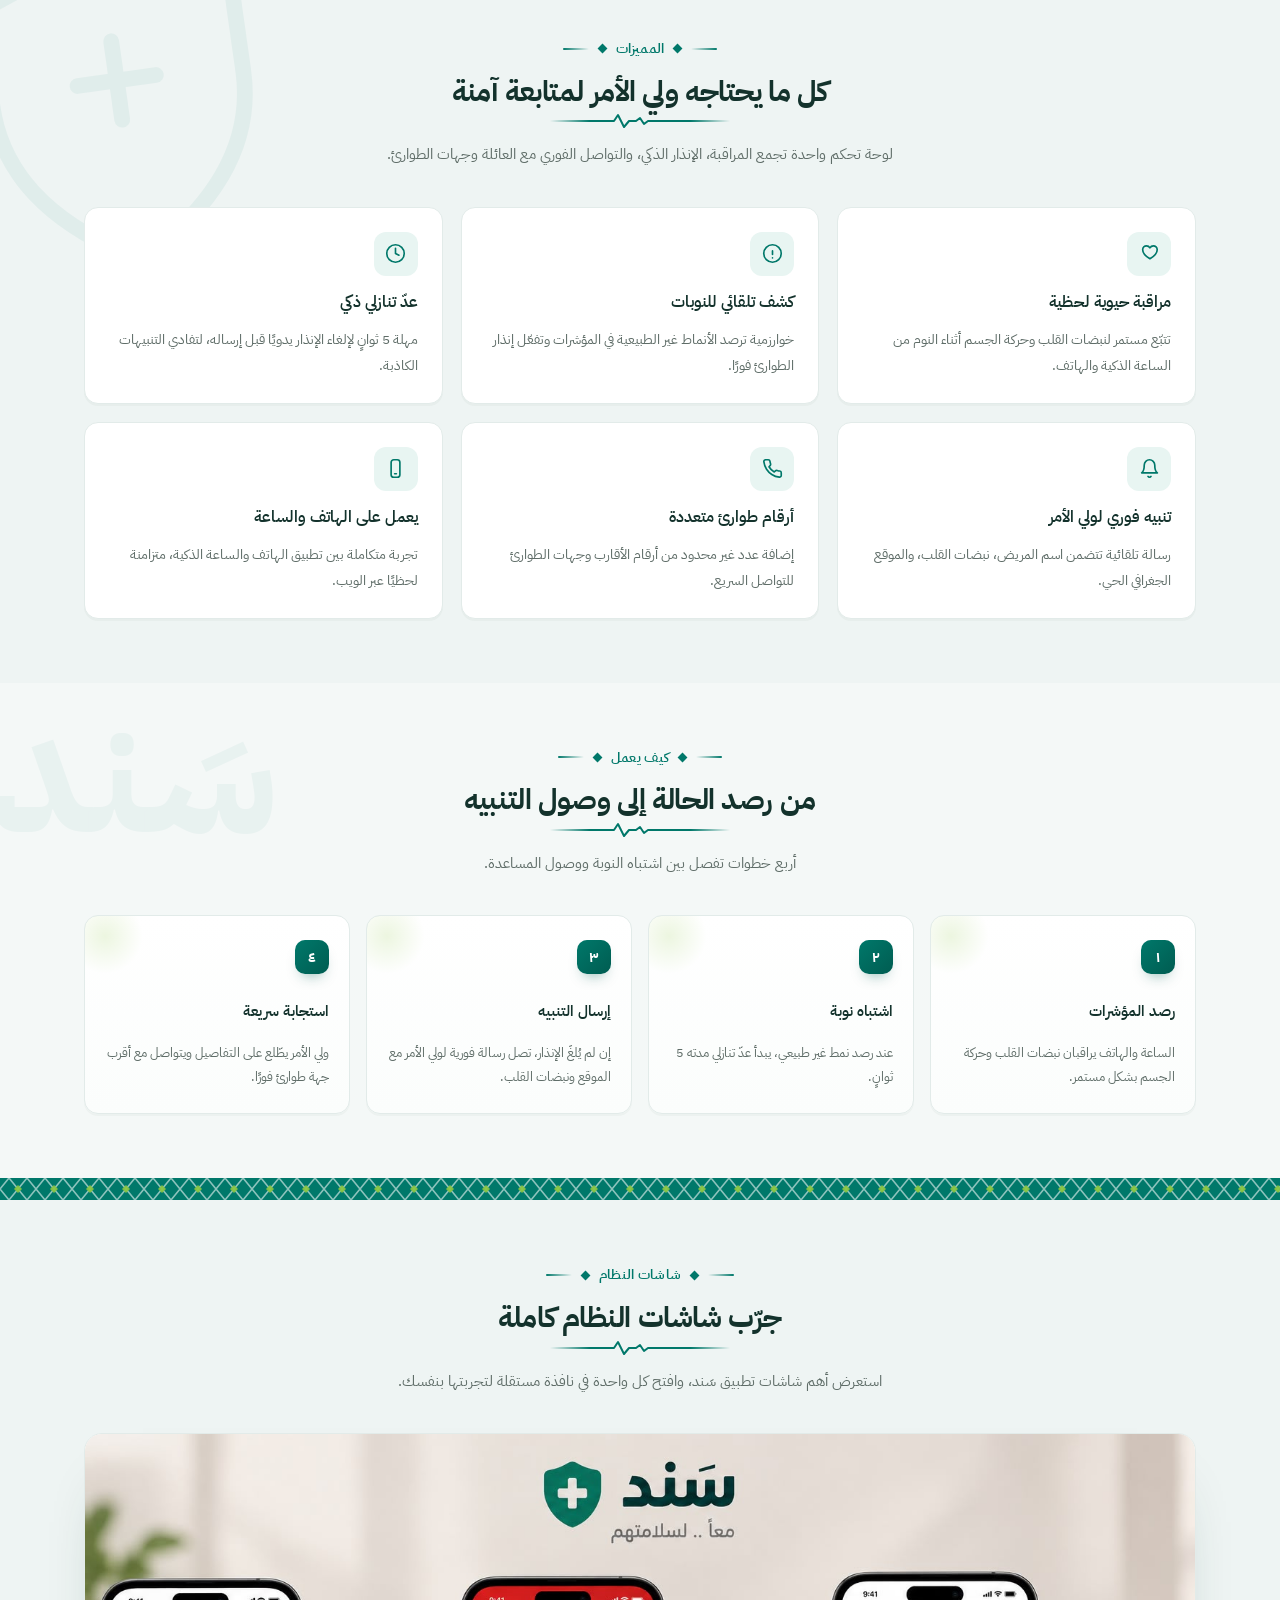
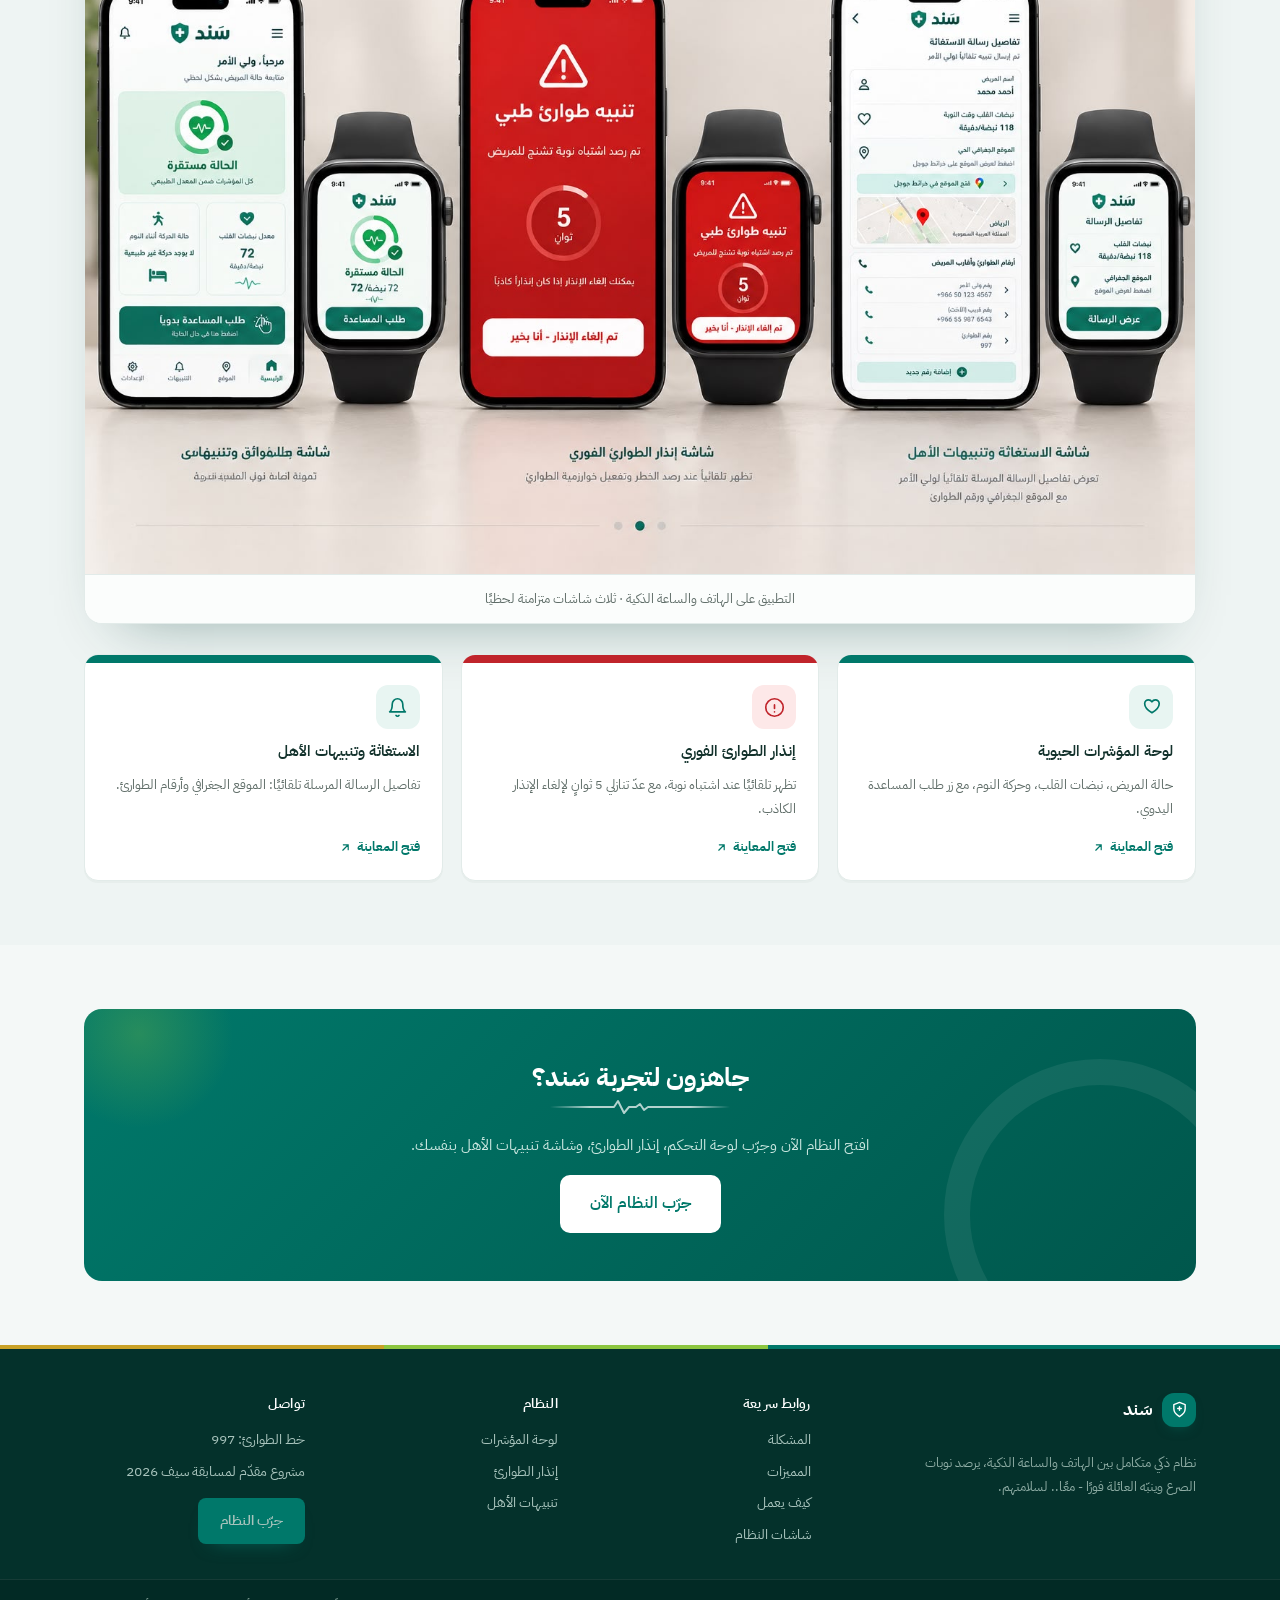
==== commit 49349dd1: "Fix language toggle: direction wasn't switching + missing translations - Removed hardcoded direction" ====
--- a/index.html
+++ b/index.html
@@ -3,7 +3,7 @@
 <head>
 <meta charset="utf-8">
 <meta name="viewport" content="width=device-width, initial-scale=1">
-<title>سَند - نظام تنبيه الطوارئ الطبي</title>
+<title data-i18n-title="page.title_home">سَند - نظام تنبيه الطوارئ الطبي</title>
 <link rel="stylesheet" href="assets/style.css">
 <script defer src="assets/i18n.js"></script>
 </head>
@@ -23,11 +23,11 @@
       </span>
     </div>
     <div class="util-right">
-      <span class="util-note">نسخة تجريبية &middot; مسابقة سيف 2026</span>
+      <span class="util-note" data-i18n="util.trial_note">نسخة تجريبية &middot; مسابقة سيف 2026</span>
       <span class="util-sep"></span>
-      <button class="util-btn" id="font-dec" type="button" aria-label="تصغير حجم الخط">&minus;A</button>
-      <button class="util-btn" id="font-reset" type="button" aria-label="حجم الخط الافتراضي">A</button>
-      <button class="util-btn" id="font-inc" type="button" aria-label="تكبير حجم الخط">A+</button>
+      <button class="util-btn" id="font-dec" type="button" aria-label="تصغير حجم الخط" data-i18n-attr="aria-label:aria.font_dec">&minus;A</button>
+      <button class="util-btn" id="font-reset" type="button" aria-label="حجم الخط الافتراضي" data-i18n-attr="aria-label:aria.font_reset">A</button>
+      <button class="util-btn" id="font-inc" type="button" aria-label="تكبير حجم الخط" data-i18n-attr="aria-label:aria.font_inc">A+</button>
       <span class="util-sep"></span>
       <a class="util-lang lang-toggle" href="#" aria-label="English">English</a>
     </div>
@@ -50,7 +50,7 @@
     </div>
     <div class="nav-cta">
       <a href="app/index.html" class="btn btn-primary" data-i18n="nav.try">جرّب النظام</a>
-      <button class="nav-toggle" id="nav-toggle" type="button" aria-label="القائمة" aria-expanded="false" aria-controls="mobile-menu">
+      <button class="nav-toggle" id="nav-toggle" type="button" aria-label="القائمة" data-i18n-attr="aria-label:aria.menu" aria-expanded="false" aria-controls="mobile-menu">
         <span></span><span></span><span></span>
       </button>
     </div>
@@ -70,7 +70,7 @@
   <div class="wrap hero-grid">
     <div class="hero-text">
       <span class="eyebrow" data-i18n="hero.eyebrow">مشروع مقدّم لمسابقة سيف للأمن والابتكار</span>
-      <h1 class="hero-title">نظام <span>سَند</span> يرصد نوبات الصرع<br>وينبّه العائلة فورًا</h1>
+      <h1 class="hero-title" data-i18n-html="hero.title_html">نظام <span>سَند</span> يرصد نوبات الصرع<br>وينبّه العائلة فورًا</h1>
       <p class="hero-sub" data-i18n="hero.sub">
         سَند نظام ذكي متكامل بين الهاتف والساعة الذكية، يراقب المؤشرات الحيوية للمريض لحظيًا،
         ويكتشف اشتباه نوبة التشنج تلقائيًا، ثم يرسل تنبيه طوارئ فوري لولي الأمر مع الموقع
@@ -132,7 +132,7 @@
         <div class="vitals-row">
           <div class="vital">
             <span class="vital-k" data-i18n="vital.hr">نبضات القلب</span>
-            <span class="vital-v"><b id="metric-bpm">72</b> نبضة/د</span>
+            <span class="vital-v"><b id="metric-bpm">72</b> <span data-i18n="vital.hr_unit">نبضة/د</span></span>
           </div>
           <div class="vital">
             <span class="vital-k" data-i18n="vital.spo2">تشبّع الأكسجين</span>
@@ -140,7 +140,7 @@
           </div>
           <div class="vital">
             <span class="vital-k" data-i18n="vital.resp">معدل التنفّس</span>
-            <span class="vital-v"><b id="resp">16</b> /د</span>
+            <span class="vital-v"><b id="resp">16</b> <span data-i18n="vital.resp_unit">/د</span></span>
           </div>
         </div>
 
@@ -319,22 +319,22 @@
     </div>
     <div class="steps">
       <div class="step">
-        <div class="step-num">١</div>
+        <div class="step-num" data-i18n="how.step1">١</div>
         <h3 data-i18n="how.s1t">رصد المؤشرات</h3>
         <p data-i18n="how.s1b">الساعة والهاتف يراقبان نبضات القلب وحركة الجسم بشكل مستمر.</p>
       </div>
       <div class="step">
-        <div class="step-num">٢</div>
+        <div class="step-num" data-i18n="how.step2">٢</div>
         <h3 data-i18n="how.s2t">اشتباه نوبة</h3>
         <p data-i18n="how.s2b">عند رصد نمط غير طبيعي، يبدأ عدّ تنازلي مدته 5 ثوانٍ.</p>
       </div>
       <div class="step">
-        <div class="step-num">٣</div>
+        <div class="step-num" data-i18n="how.step3">٣</div>
         <h3 data-i18n="how.s3t">إرسال التنبيه</h3>
         <p data-i18n="how.s3b">إن لم يُلغَ الإنذار، تصل رسالة فورية لولي الأمر مع الموقع ونبضات القلب.</p>
       </div>
       <div class="step">
-        <div class="step-num">٤</div>
+        <div class="step-num" data-i18n="how.step4">٤</div>
         <h3 data-i18n="how.s4t">استجابة سريعة</h3>
         <p data-i18n="how.s4b">ولي الأمر يطّلع على التفاصيل ويتواصل مع أقرب جهة طوارئ فورًا.</p>
       </div>
@@ -353,8 +353,9 @@
     <figure class="mockup">
       <img src="assets/img/sanad-screens.jpg"
            alt="شاشات تطبيق سَند على الهاتف والساعة الذكية: لوحة المؤشرات، إنذار الطوارئ، وتفاصيل الاستغاثة"
+           data-i18n-attr="alt:showcase.mockup_alt"
            loading="lazy" width="1536" height="1024">
-      <figcaption>التطبيق على الهاتف والساعة الذكية &middot; ثلاث شاشات متزامنة لحظيًا</figcaption>
+      <figcaption data-i18n="showcase.mockup_caption">التطبيق على الهاتف والساعة الذكية &middot; ثلاث شاشات متزامنة لحظيًا</figcaption>
     </figure>
 
     <div class="showcase-grid">
--- a/assets/style.css
+++ b/assets/style.css
@@ -32,7 +32,6 @@
   background:var(--bg);
   color:var(--ink);
   font-family:'IBM Plex Sans Arabic','Segoe UI',sans-serif;
-  direction:rtl;
   line-height:1.6;
 }
 a{text-decoration:none;color:inherit;}
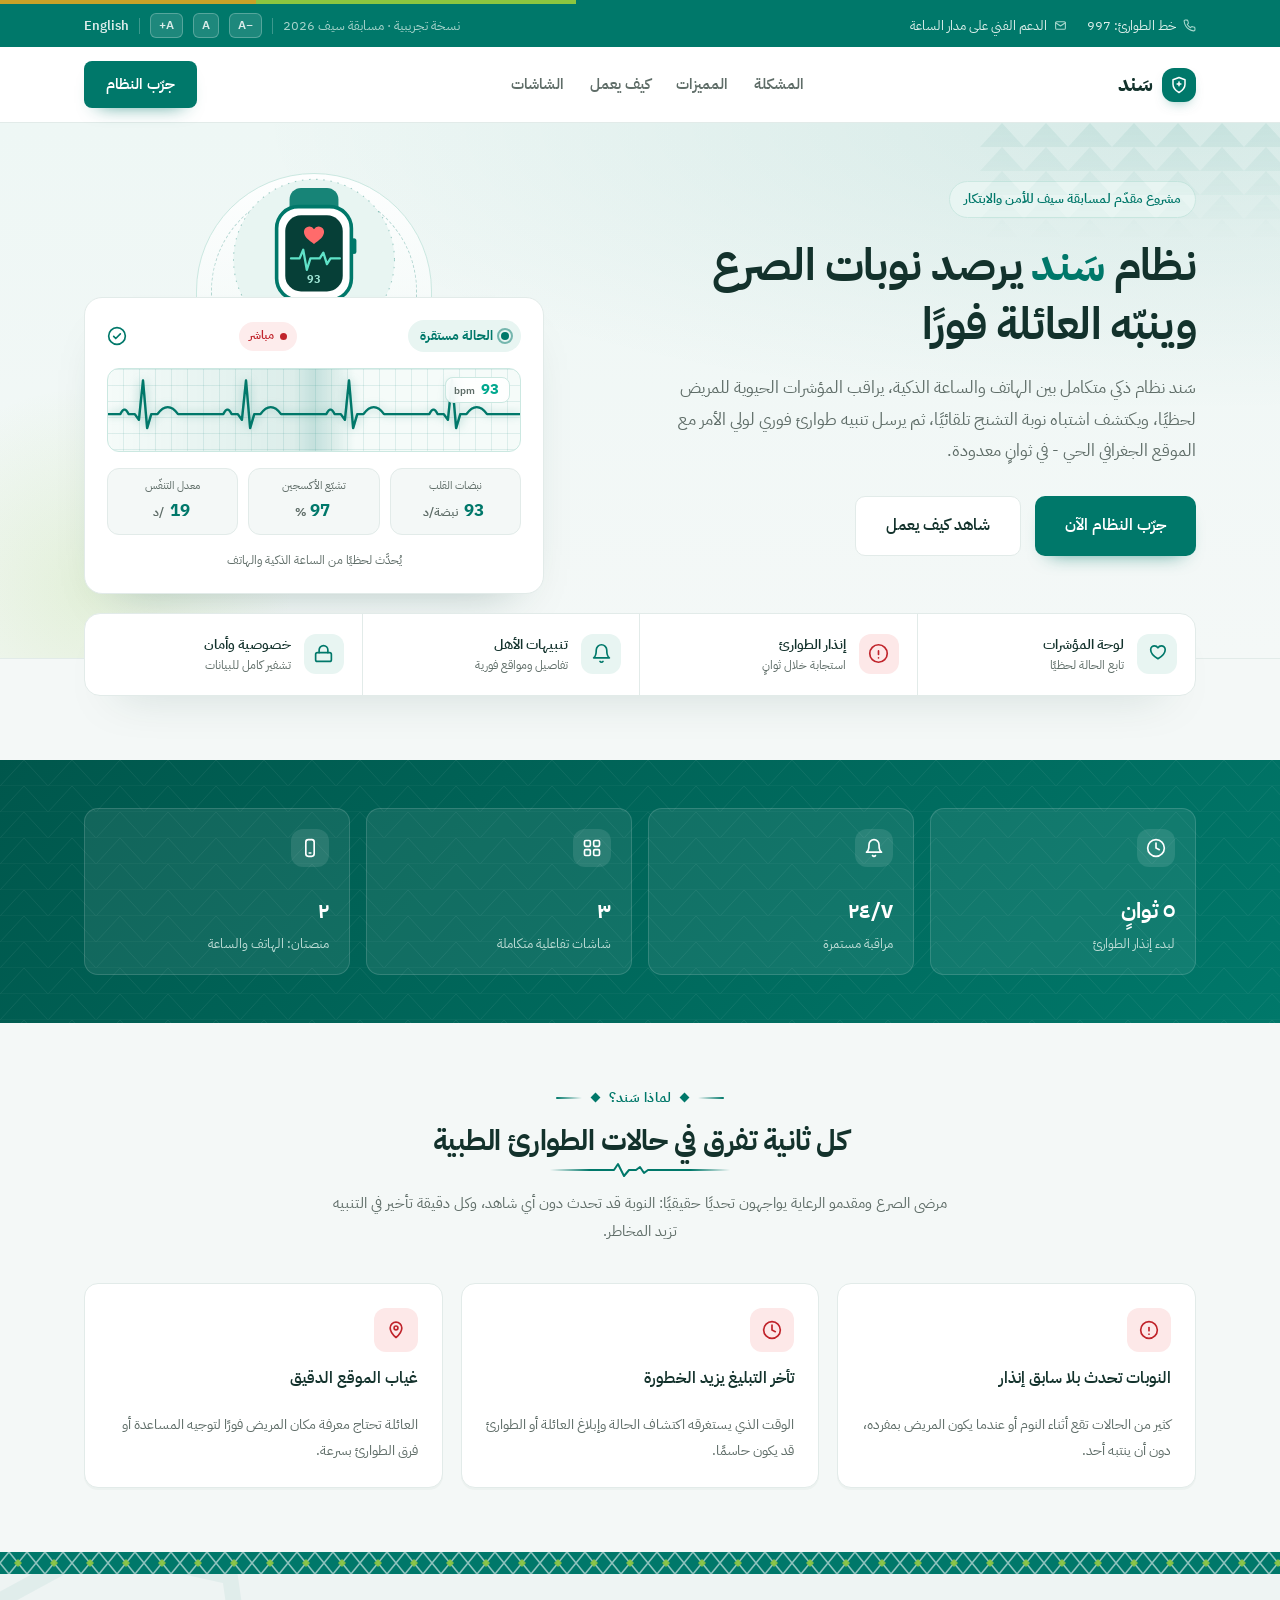
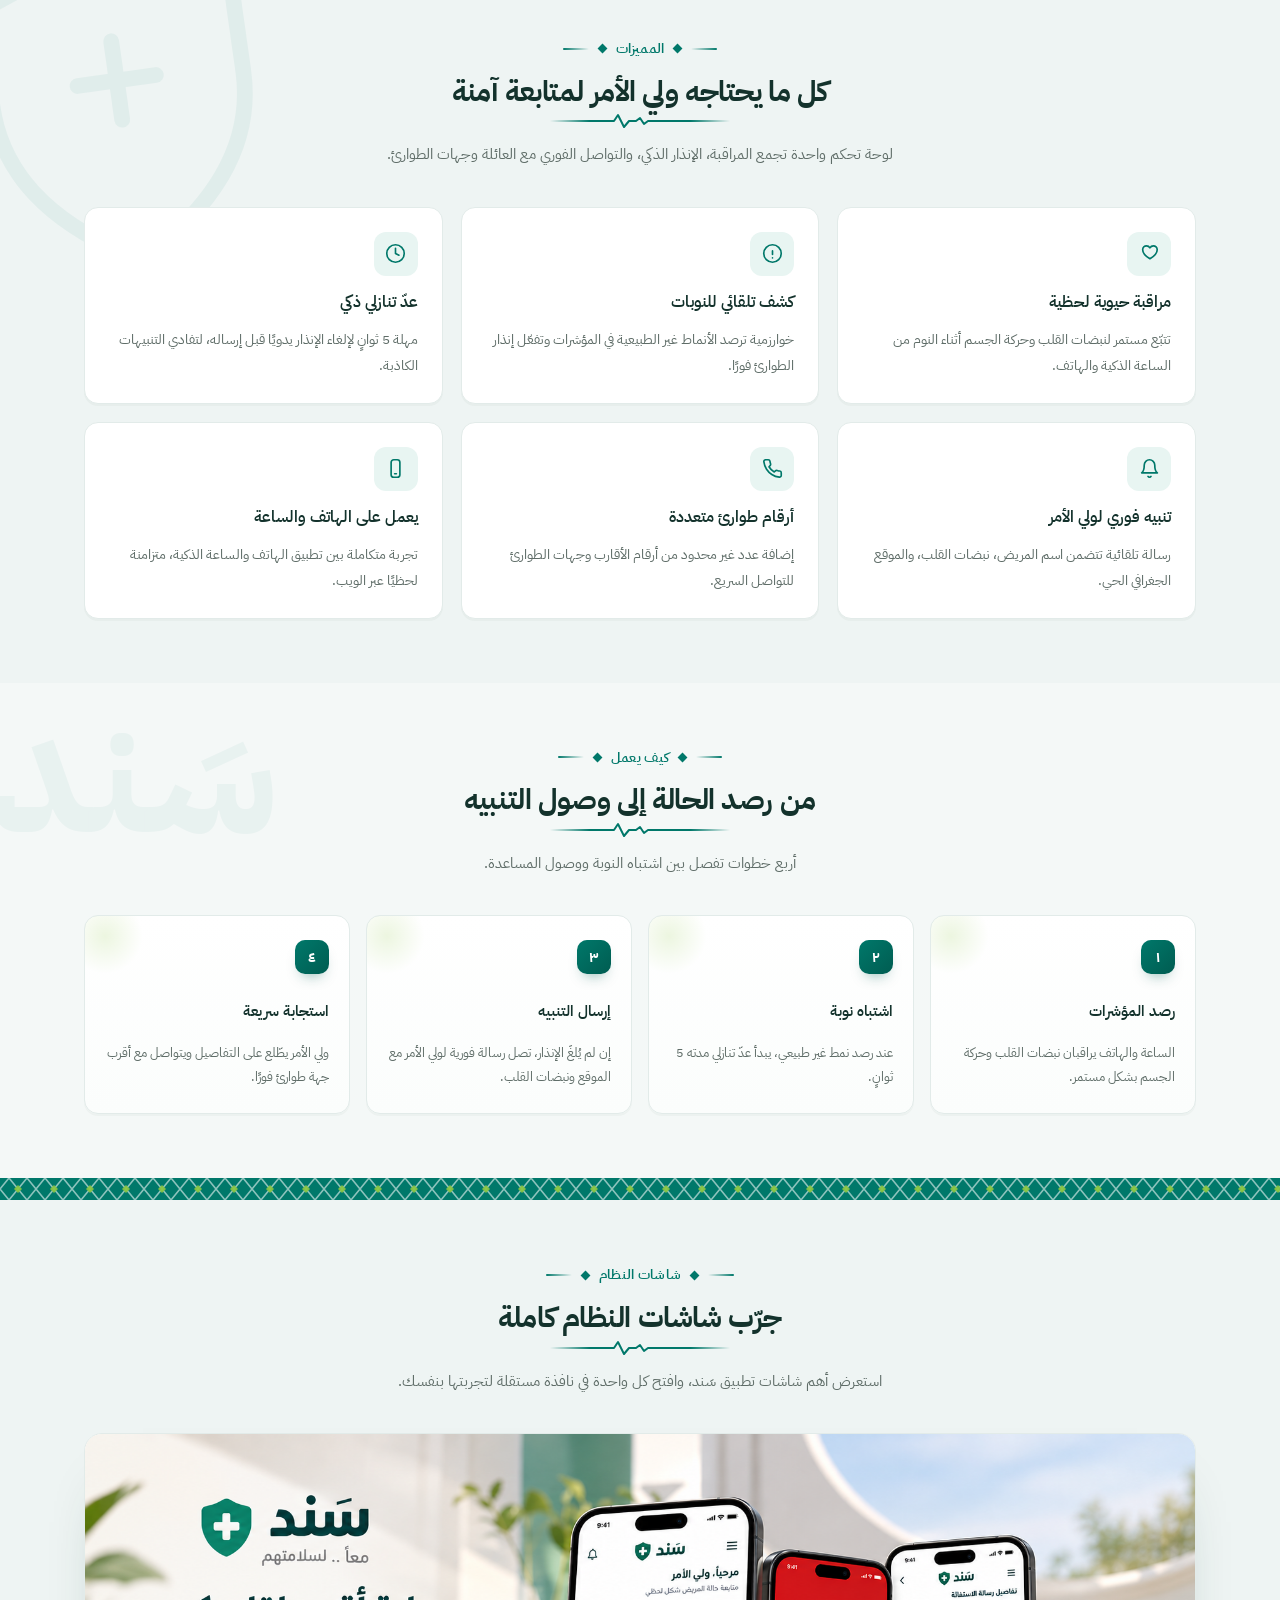
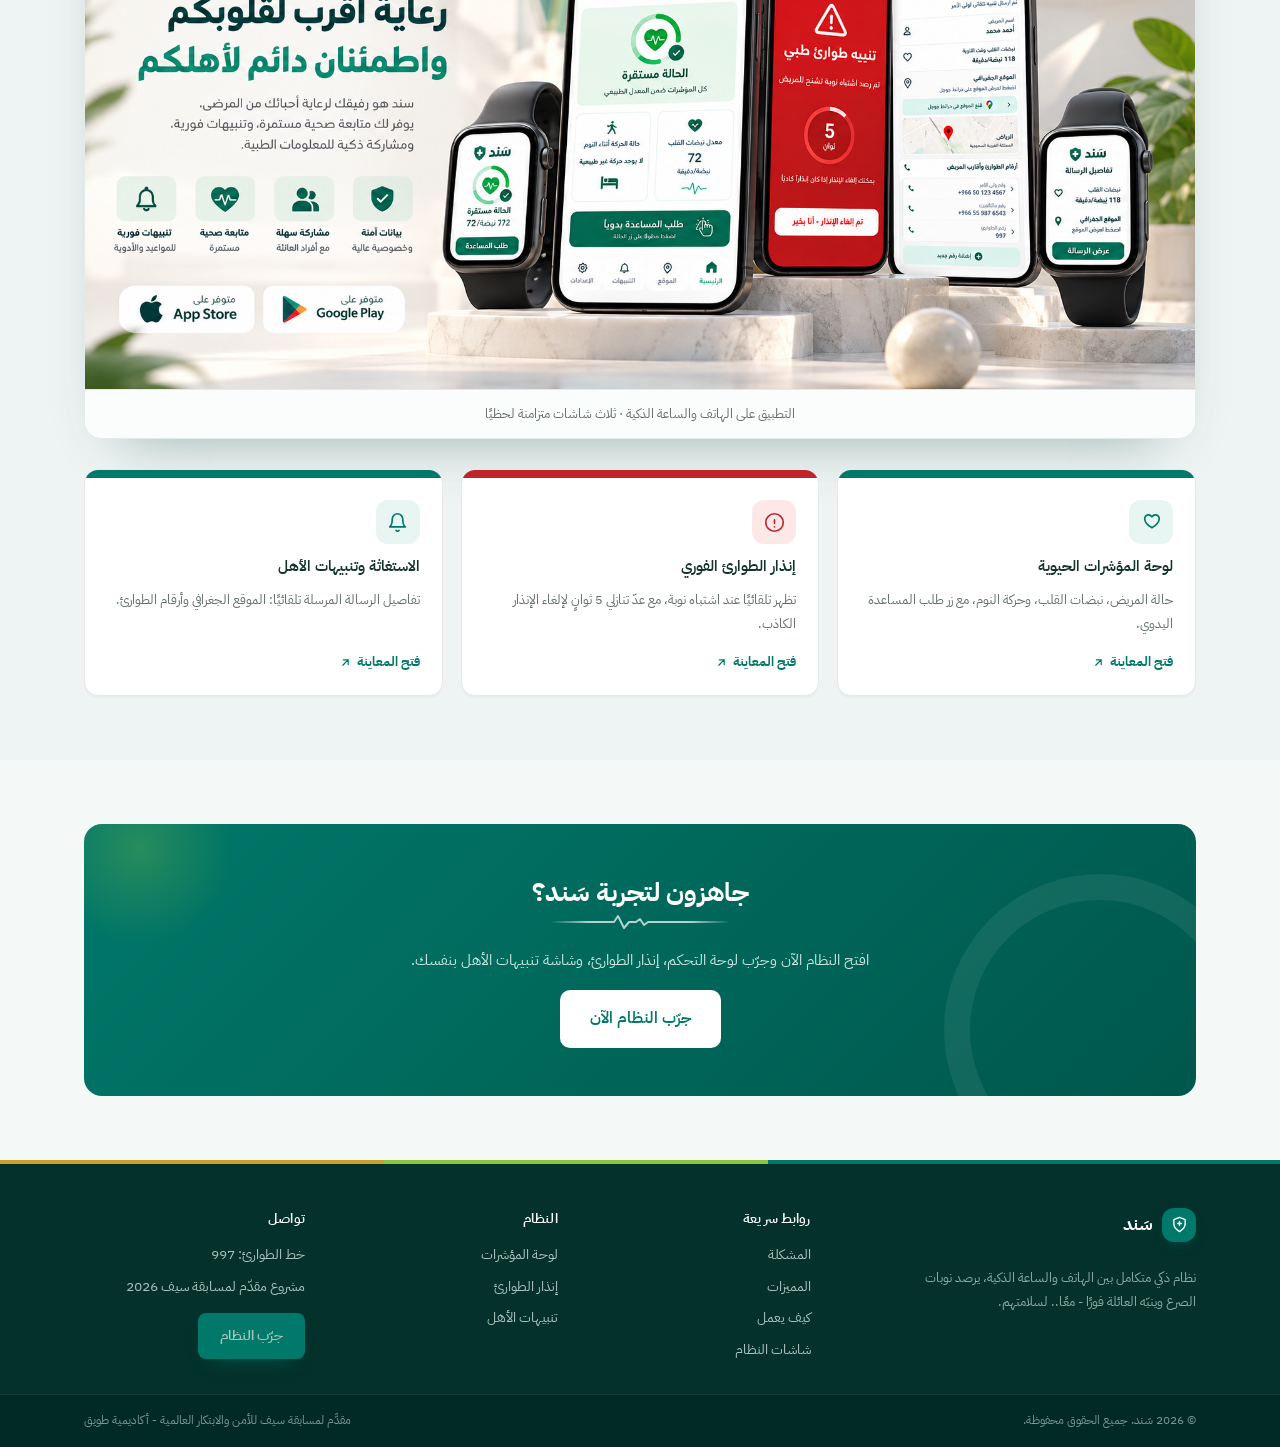
==== commit 05bf2496: "Wire frontend to backend: live data, notifications, manual controls - assets/api.js: shared client f" ====
--- a/index.html
+++ b/index.html
@@ -6,6 +6,7 @@
 <title data-i18n-title="page.title_home">سَند - نظام تنبيه الطوارئ الطبي</title>
 <link rel="stylesheet" href="assets/style.css">
 <script defer src="assets/i18n.js"></script>
+<script defer src="assets/api.js"></script>
 </head>
 <body>
 <div class="brand-stripe"></div>
@@ -351,7 +352,7 @@
       <p class="section-sub" data-i18n="showcase.sub">استعرض أهم شاشات تطبيق سَند، وافتح كل واحدة في نافذة مستقلة لتجربتها بنفسك.</p>
     </div>
     <figure class="mockup">
-      <img src="assets/img/sanad-screens.jpg"
+      <img src="assets/img/sanad-screens.png"
            alt="شاشات تطبيق سَند على الهاتف والساعة الذكية: لوحة المؤشرات، إنذار الطوارئ، وتفاصيل الاستغاثة"
            data-i18n-attr="alt:showcase.mockup_alt"
            loading="lazy" width="1536" height="1024">
--- a/assets/style.css
+++ b/assets/style.css
@@ -878,3 +878,14 @@
 /* منع أي تمرير أفقي على الجوال */
 html,body{max-width:100%;overflow-x:hidden;}
 img,svg{max-width:100%;}
+
+/* ================= إشعارات داخل الصفحة (بديل عن إشعار النظام) ================= */
+.sanad-toast{
+  position:fixed;z-index:200;top:16px;left:50%;transform:translateX(-50%) translateY(-12px);
+  max-width:min(92vw,380px);background:#fff;border:1px solid var(--line);border-radius:14px;
+  padding:14px 16px;box-shadow:0 18px 40px -18px rgba(0,60,52,.5);
+  display:flex;flex-direction:column;gap:3px;opacity:0;transition:opacity .25s ease,transform .25s ease;
+}
+.sanad-toast.show{opacity:1;transform:translateX(-50%) translateY(0);}
+.sanad-toast-title{font-size:13.5px;font-weight:700;color:var(--red);}
+.sanad-toast-body{font-size:12.5px;color:var(--muted);}
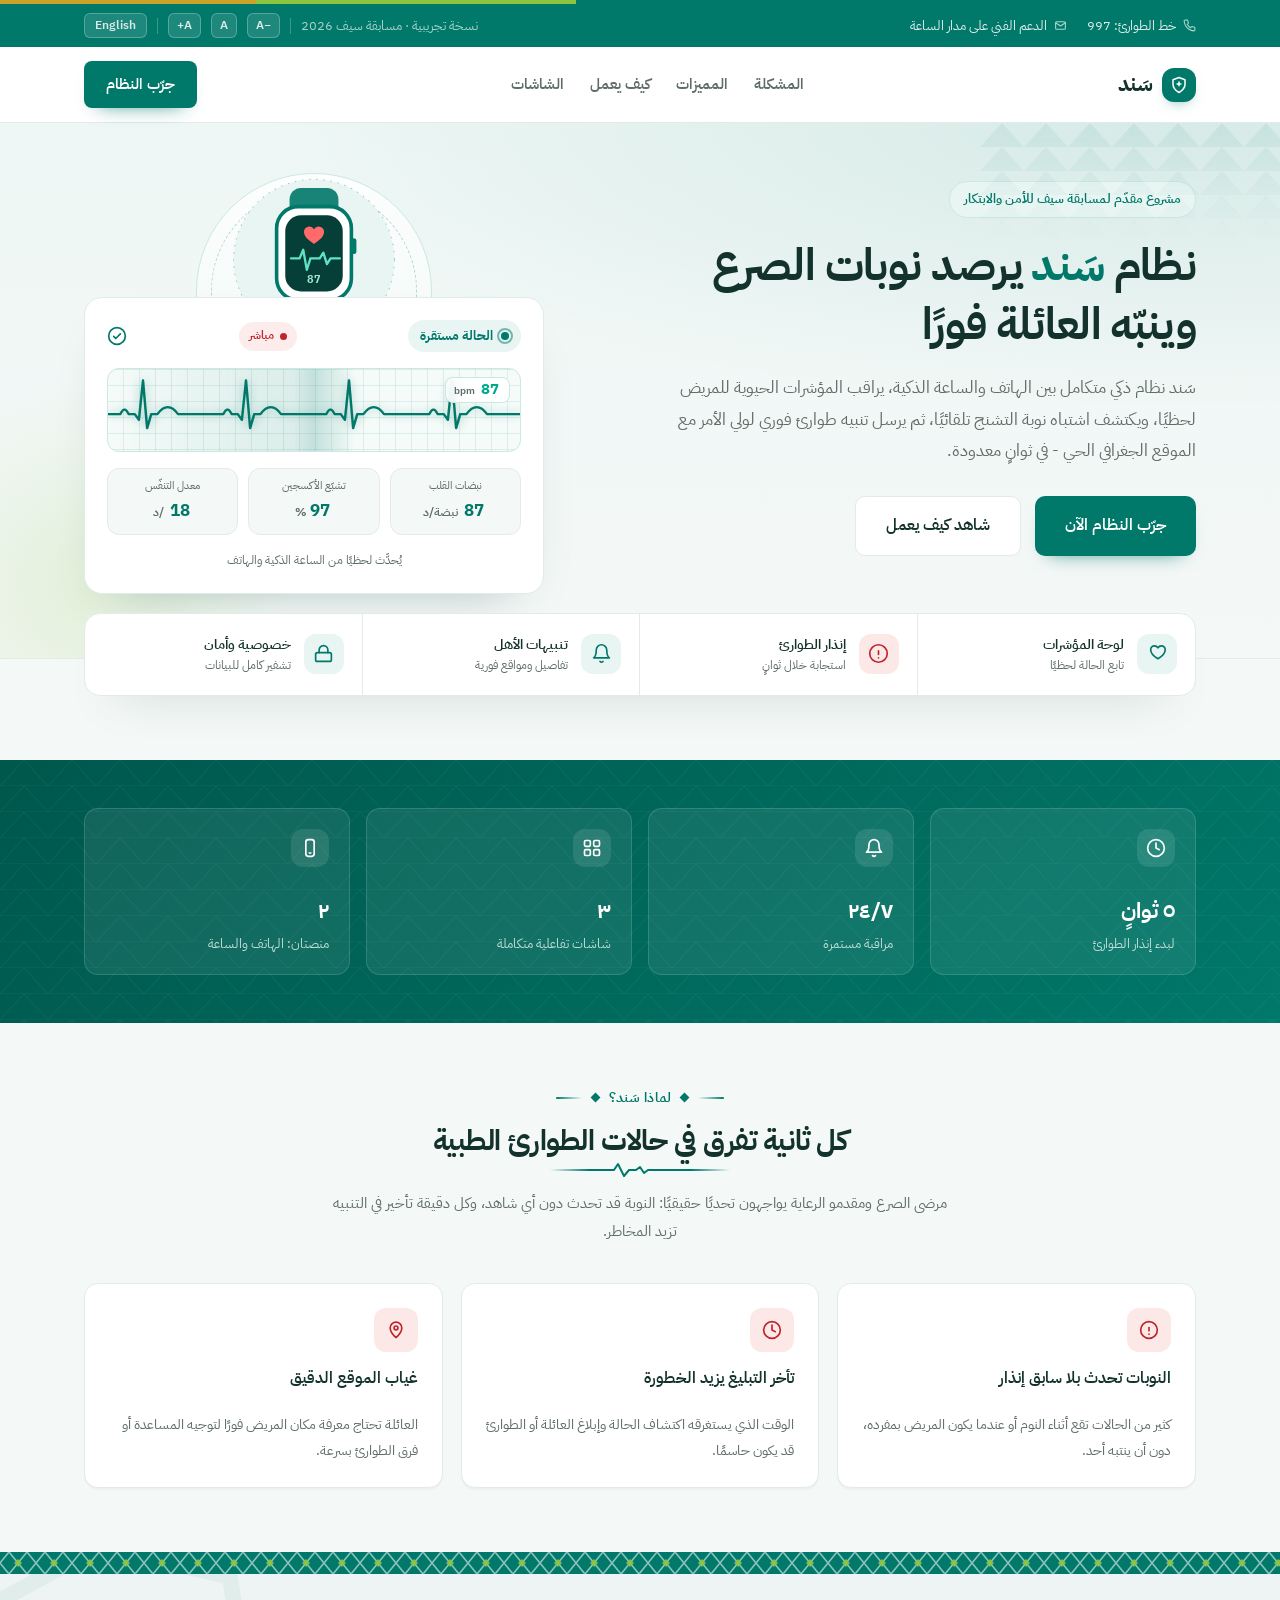
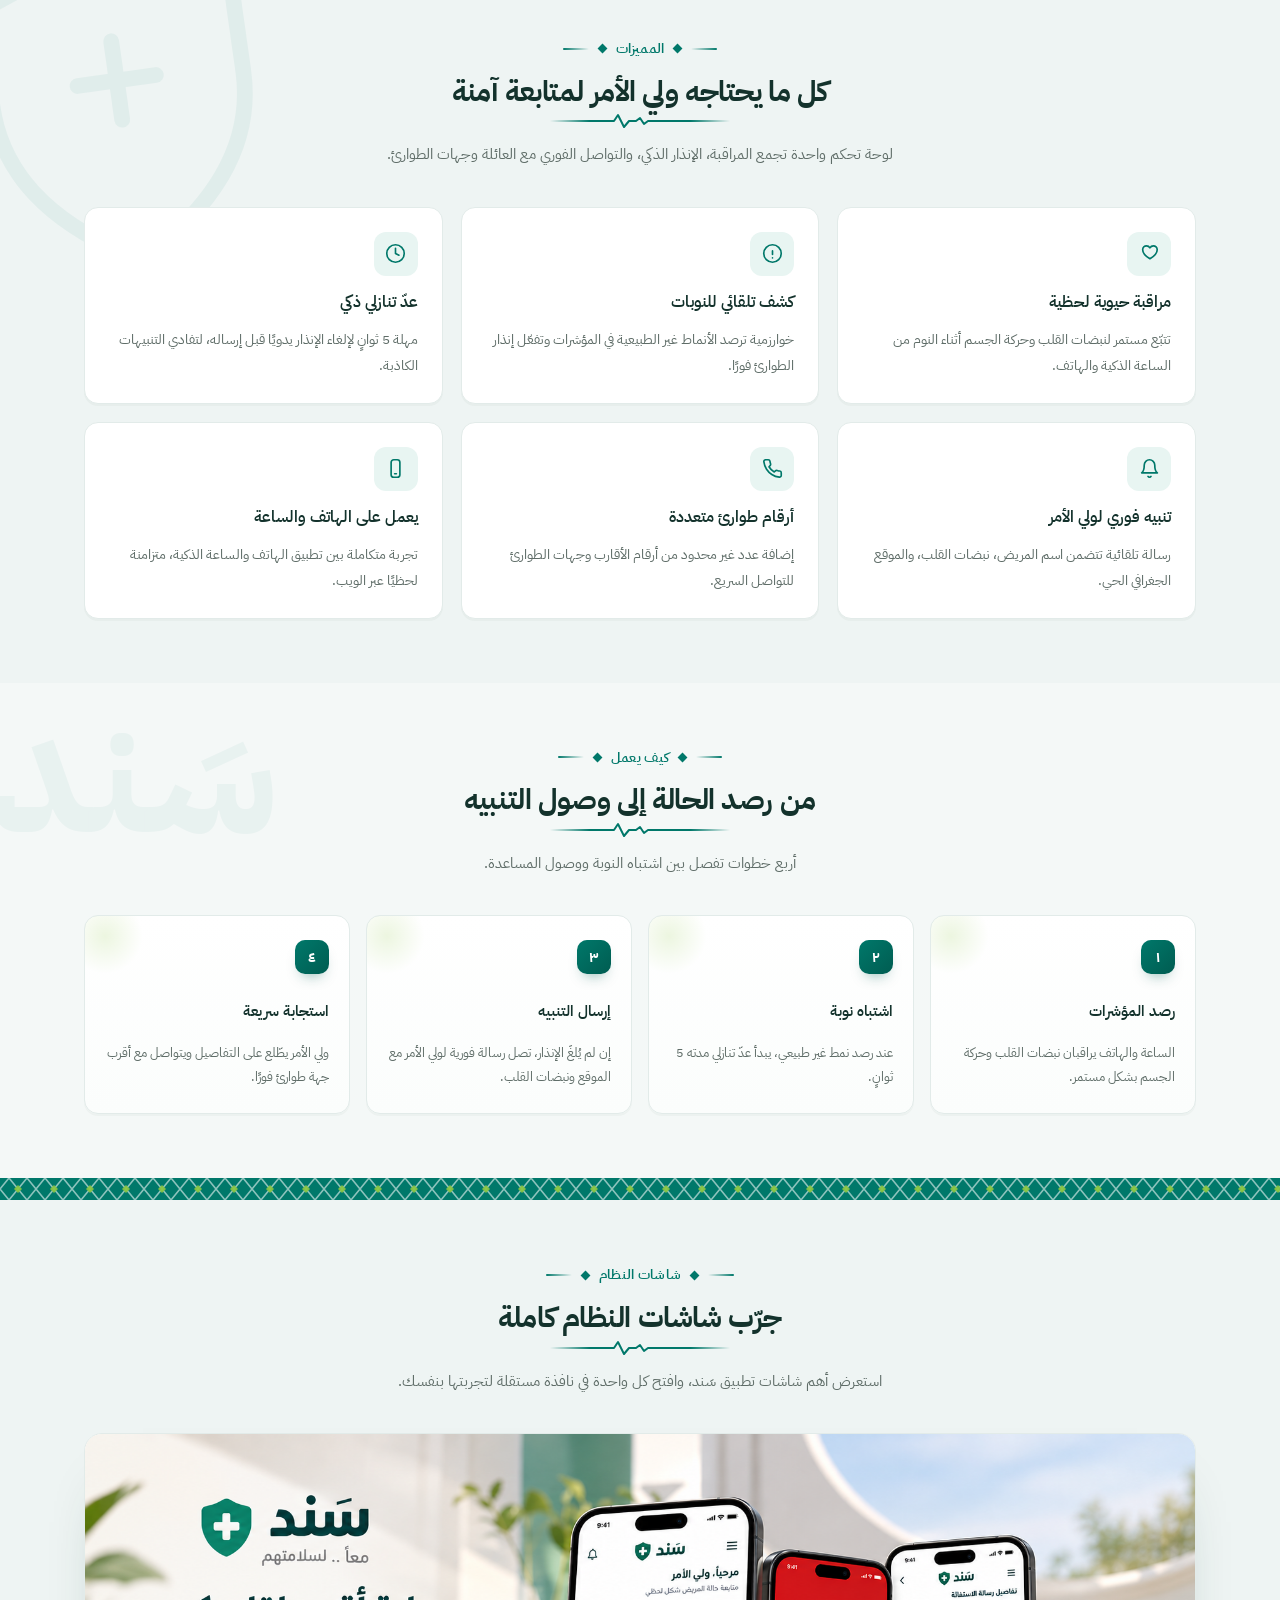
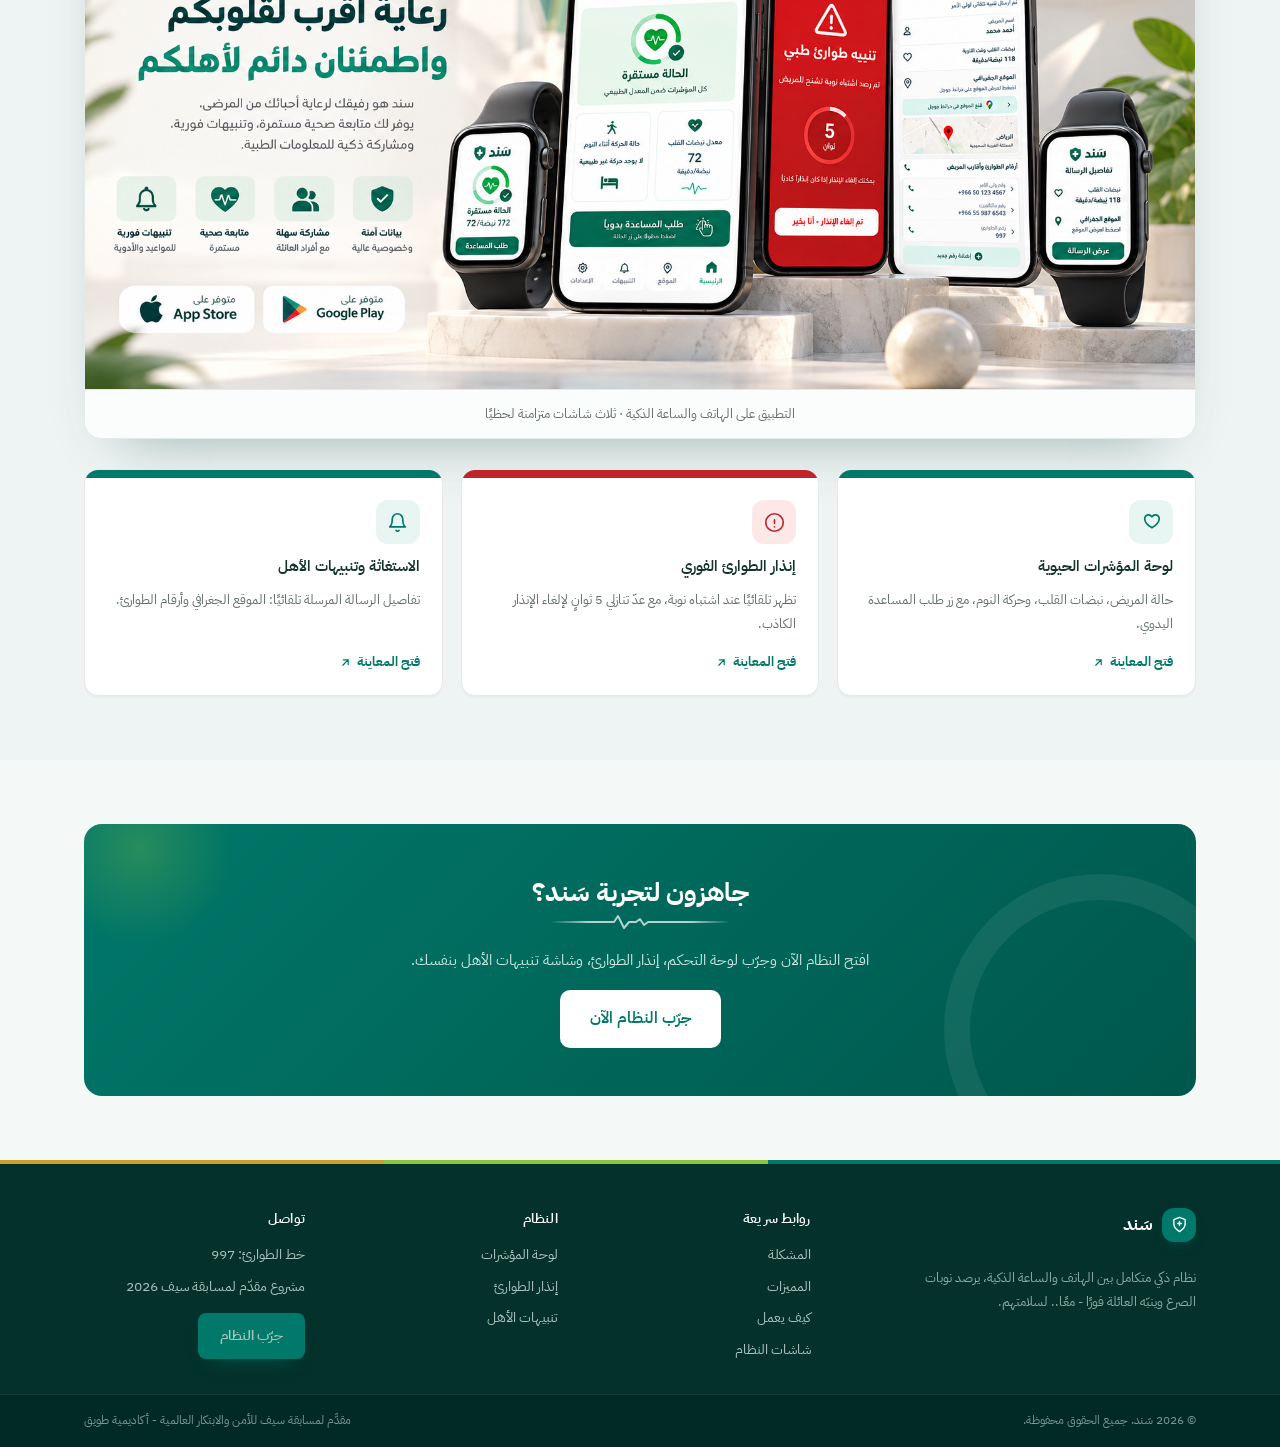
==== commit 862dd2e3: "Run fully in browser: localStorage data layer, editable contacts, siren sound, styled dialogs Co-Aut" ====
--- a/index.html
+++ b/index.html
@@ -6,7 +6,7 @@
 <title data-i18n-title="page.title_home">سَند - نظام تنبيه الطوارئ الطبي</title>
 <link rel="stylesheet" href="assets/style.css">
 <script defer src="assets/i18n.js"></script>
-<script defer src="assets/api.js"></script>
+<script src="assets/api.js"></script>
 </head>
 <body>
 <div class="brand-stripe"></div>
--- a/assets/style.css
+++ b/assets/style.css
@@ -467,7 +467,29 @@
   background:rgba(255,255,255,.14);border:1px solid rgba(255,255,255,.3);color:#fff;
 }
 .util-btn:hover{background:#fff;color:var(--teal);border-color:#fff;}
-.util-lang{color:#fff;font-weight:600;}
+.util-lang{
+  background:rgba(255,255,255,.14);
+  border:1px solid rgba(255,255,255,.3);
+  border-radius:6px;
+  padding:3px 10px;
+  color:#fff;
+  font-family:inherit;
+  font-size:12px;
+  font-weight:600;
+  cursor:pointer;
+  display:inline-flex;
+  align-items:center;
+  justify-content:center;
+  text-decoration:none;
+  transition:all .2s ease;
+  line-height:1.4;
+}
+.util-lang:hover{
+  background:rgba(255,255,255,.28);
+  border-color:#fff;
+  color:#fff;
+  text-decoration:none;
+}
 
 /* ================= حركات جهاز مراقبة القلب ================= */
 /* نبضة القلب في الرسم التوضيحي */
